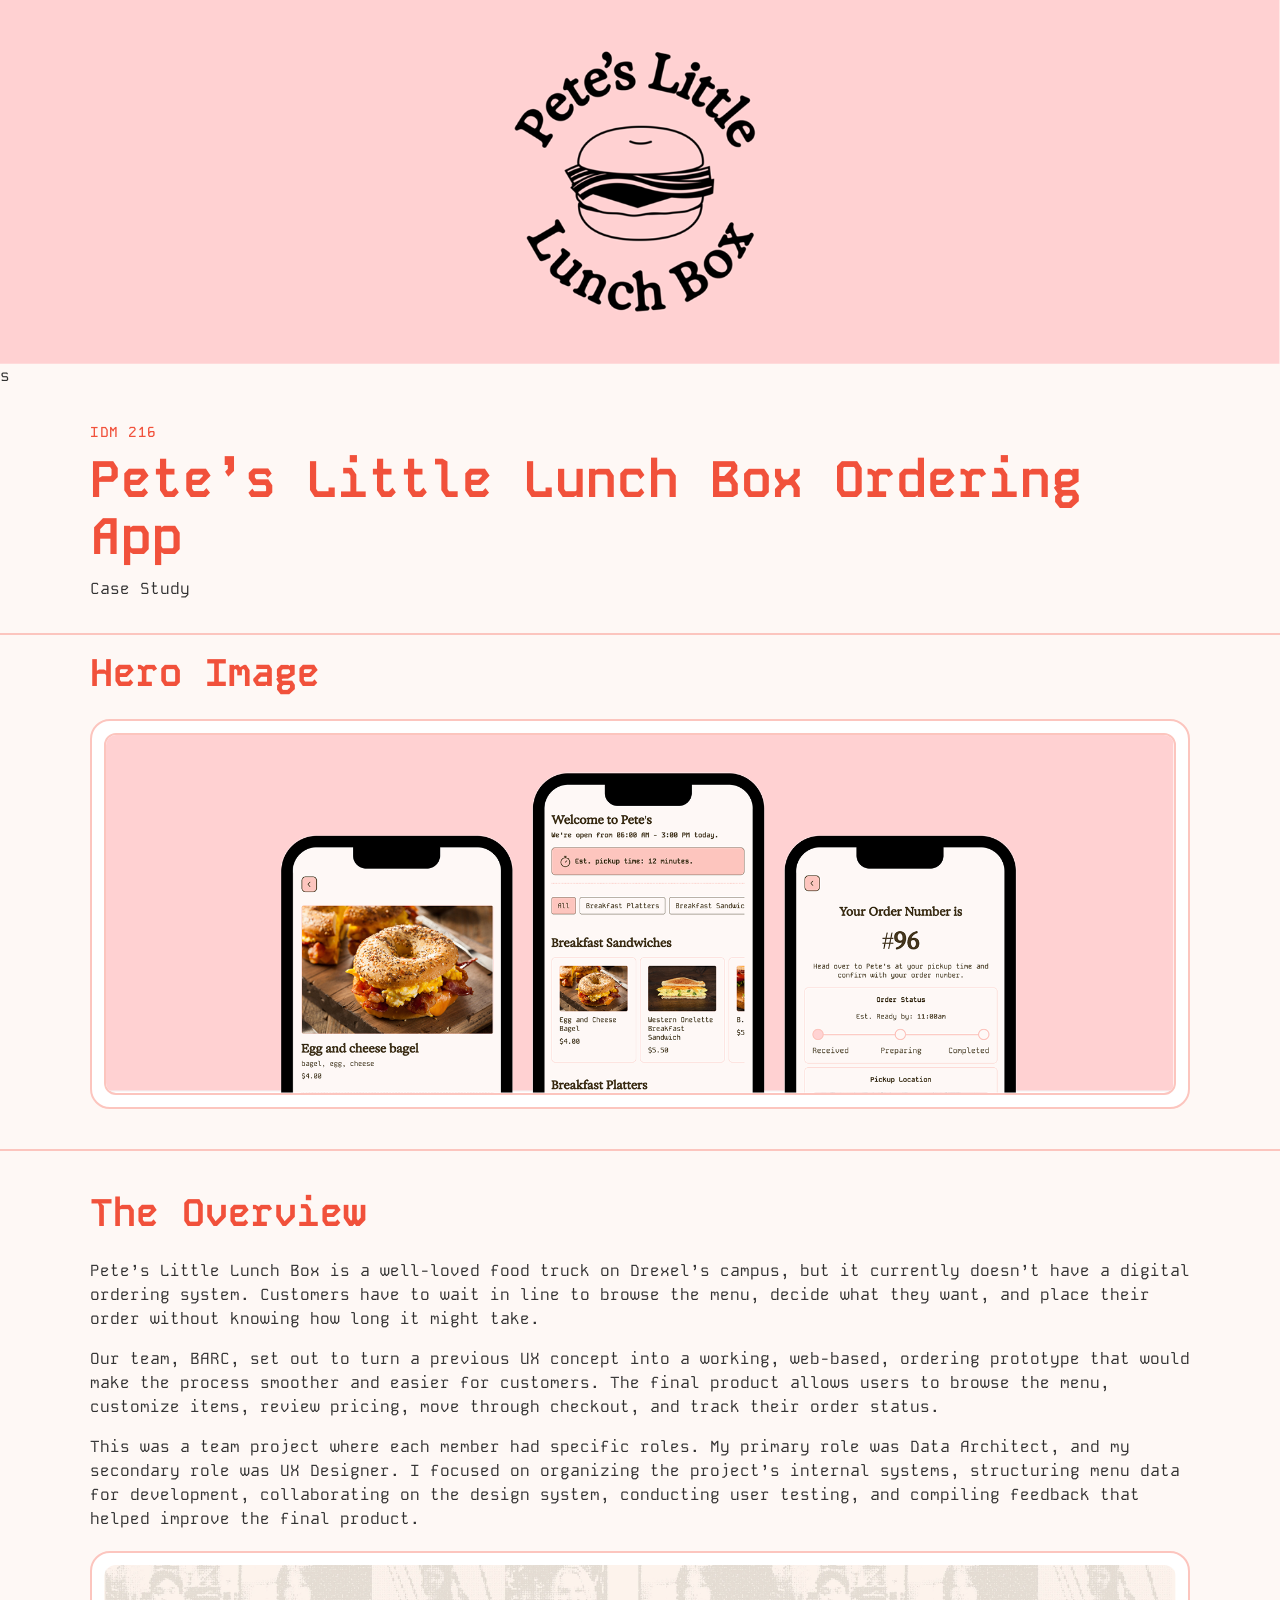
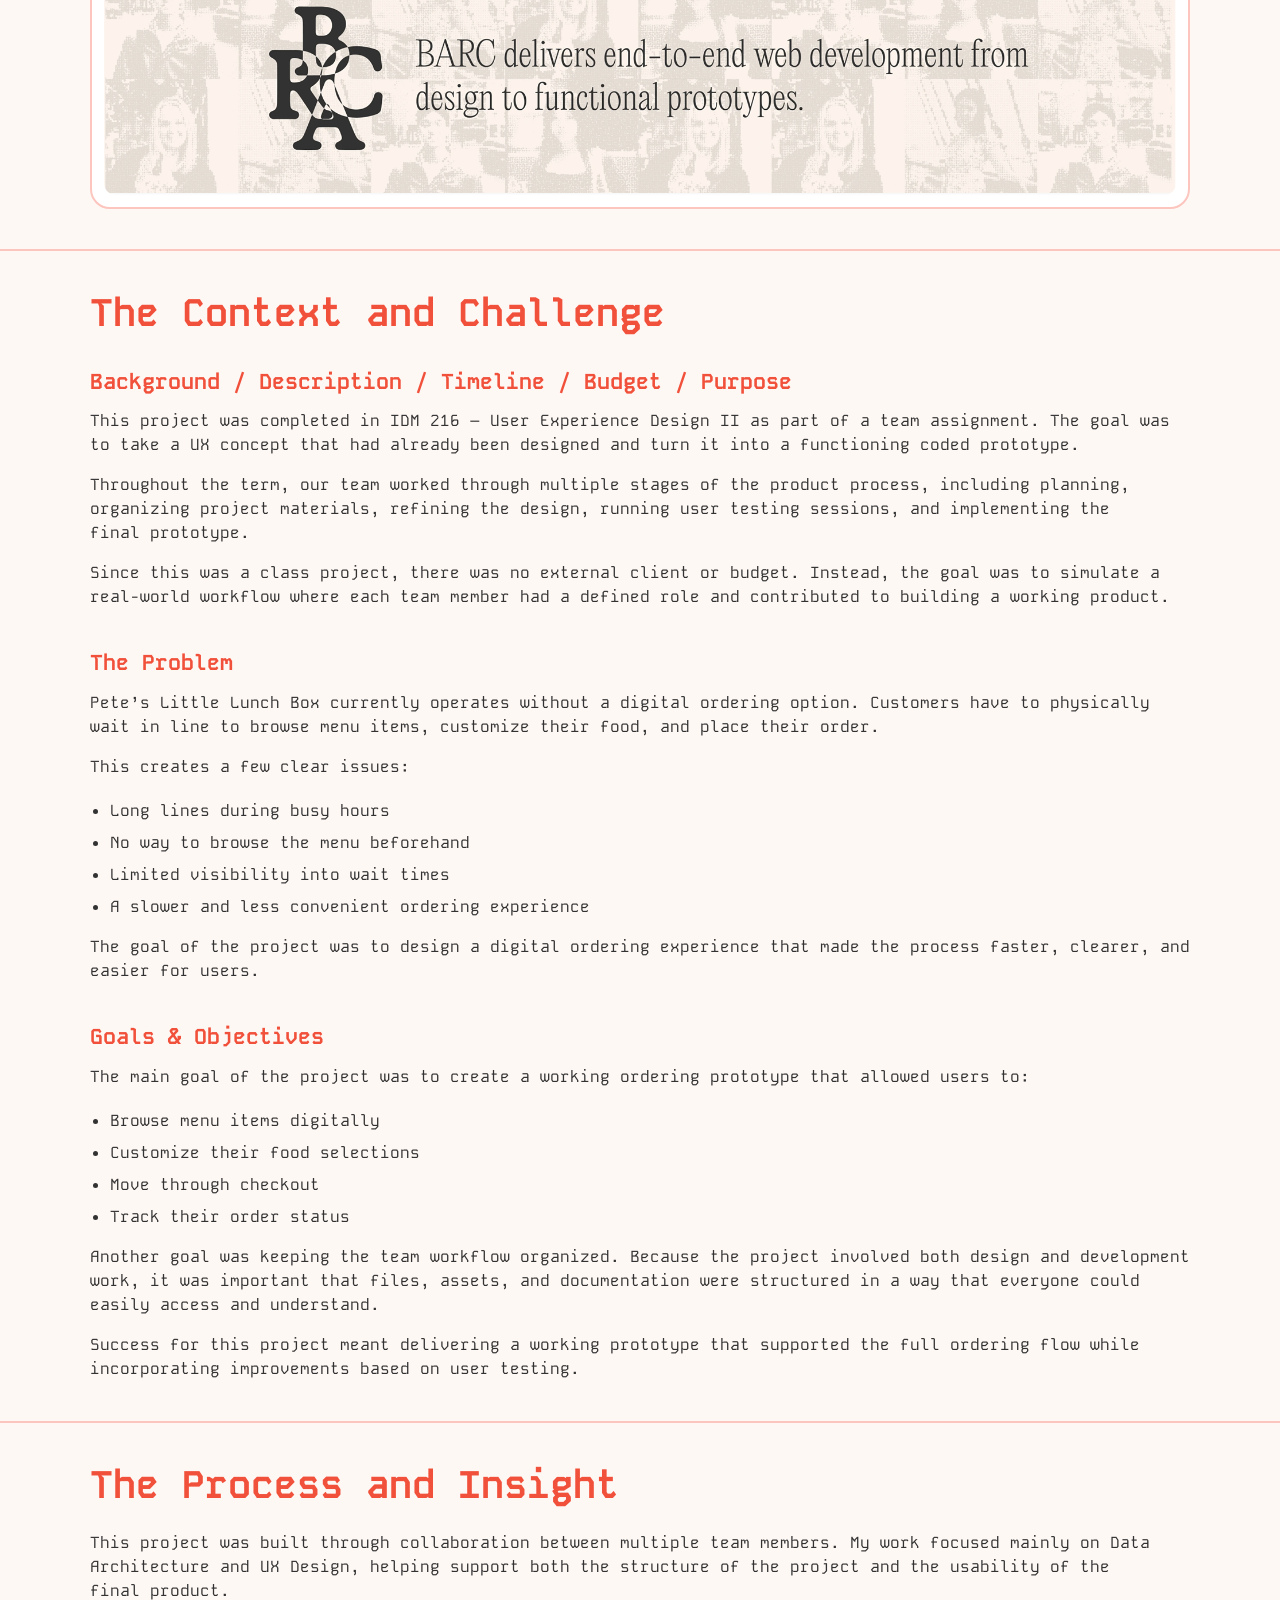
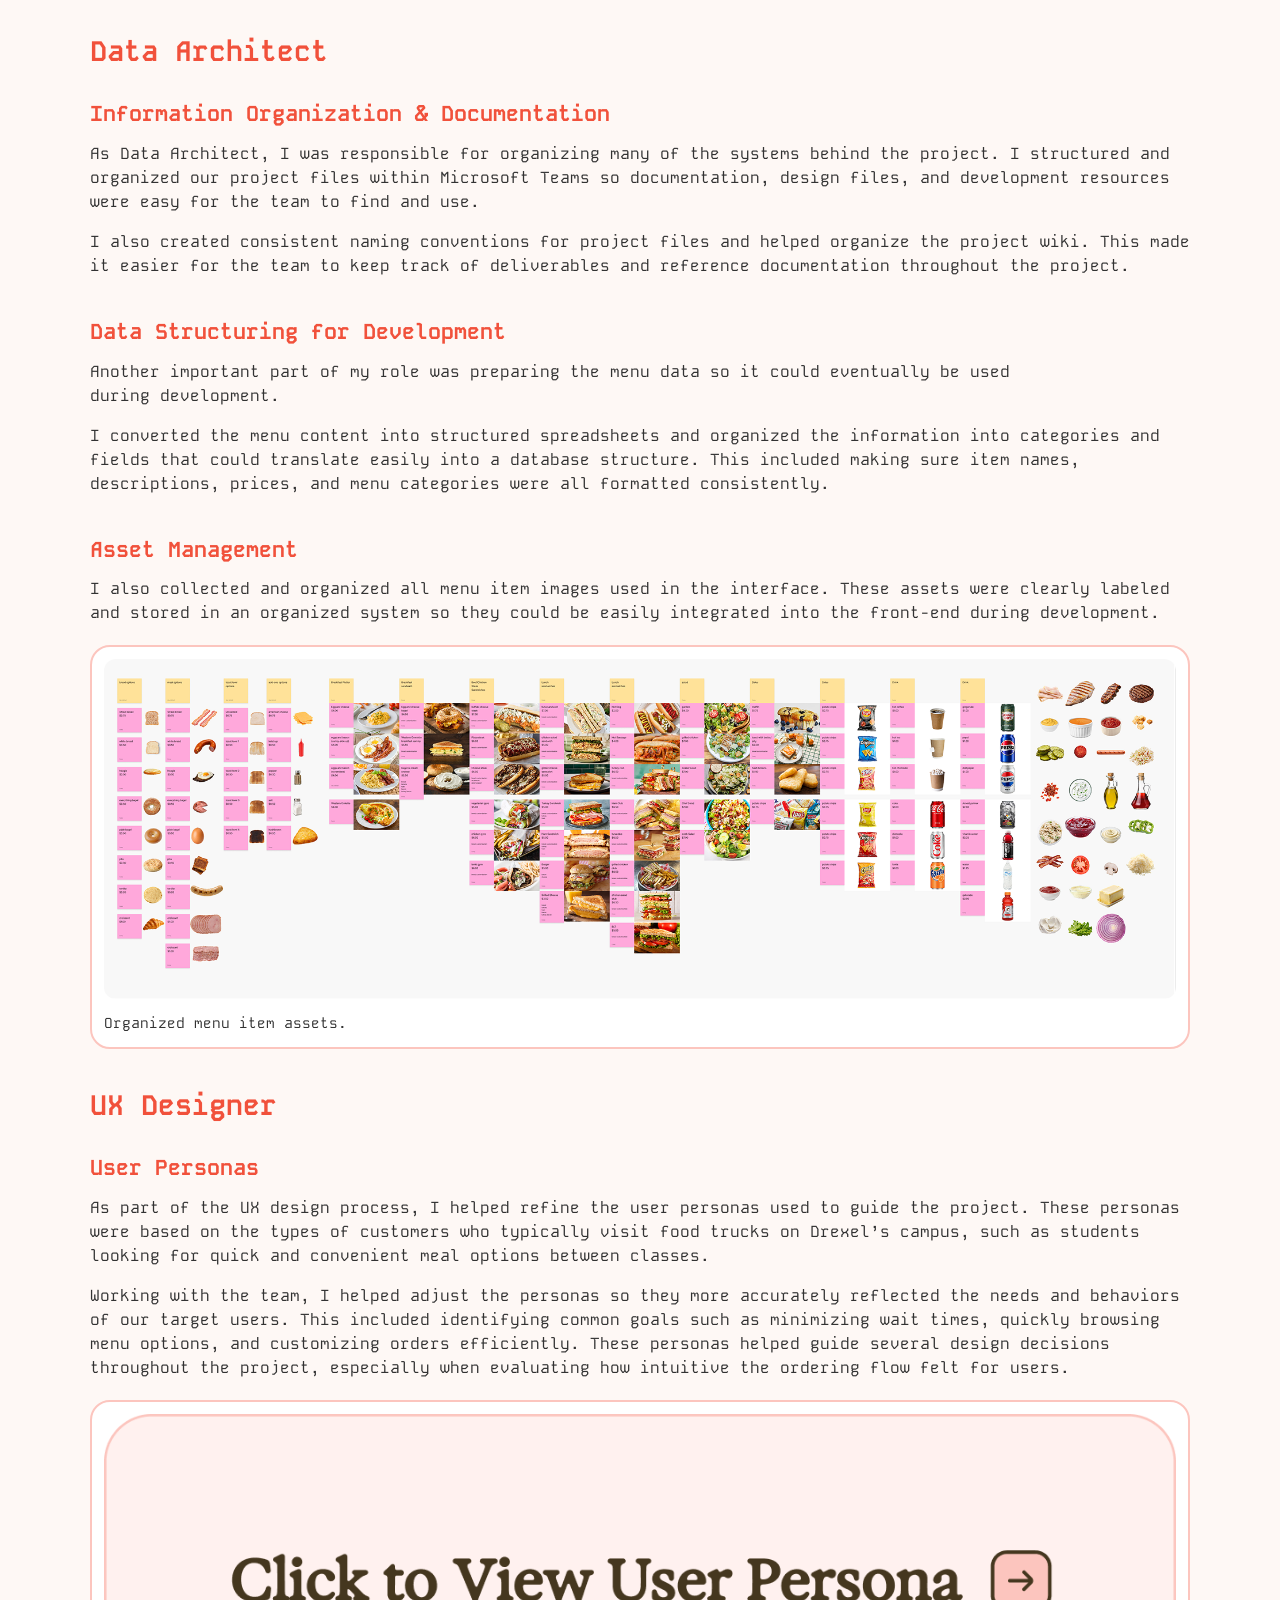
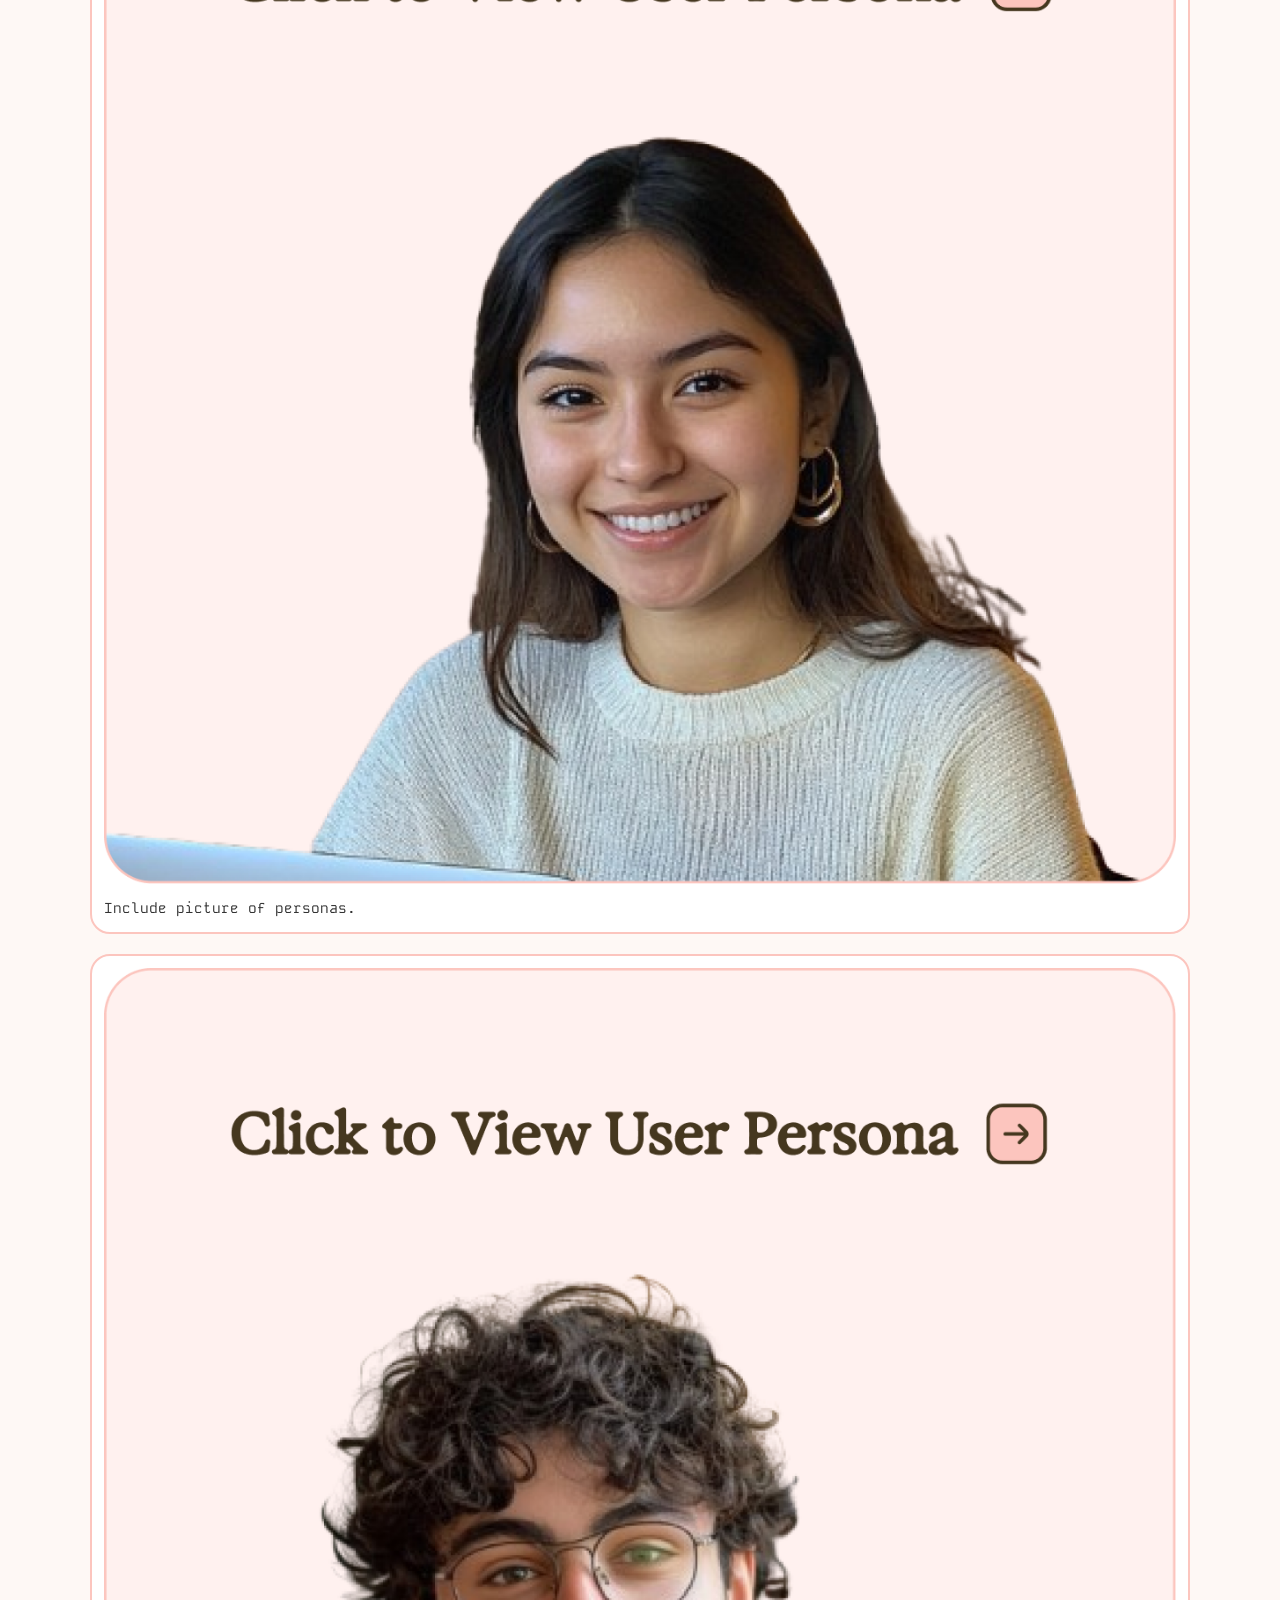
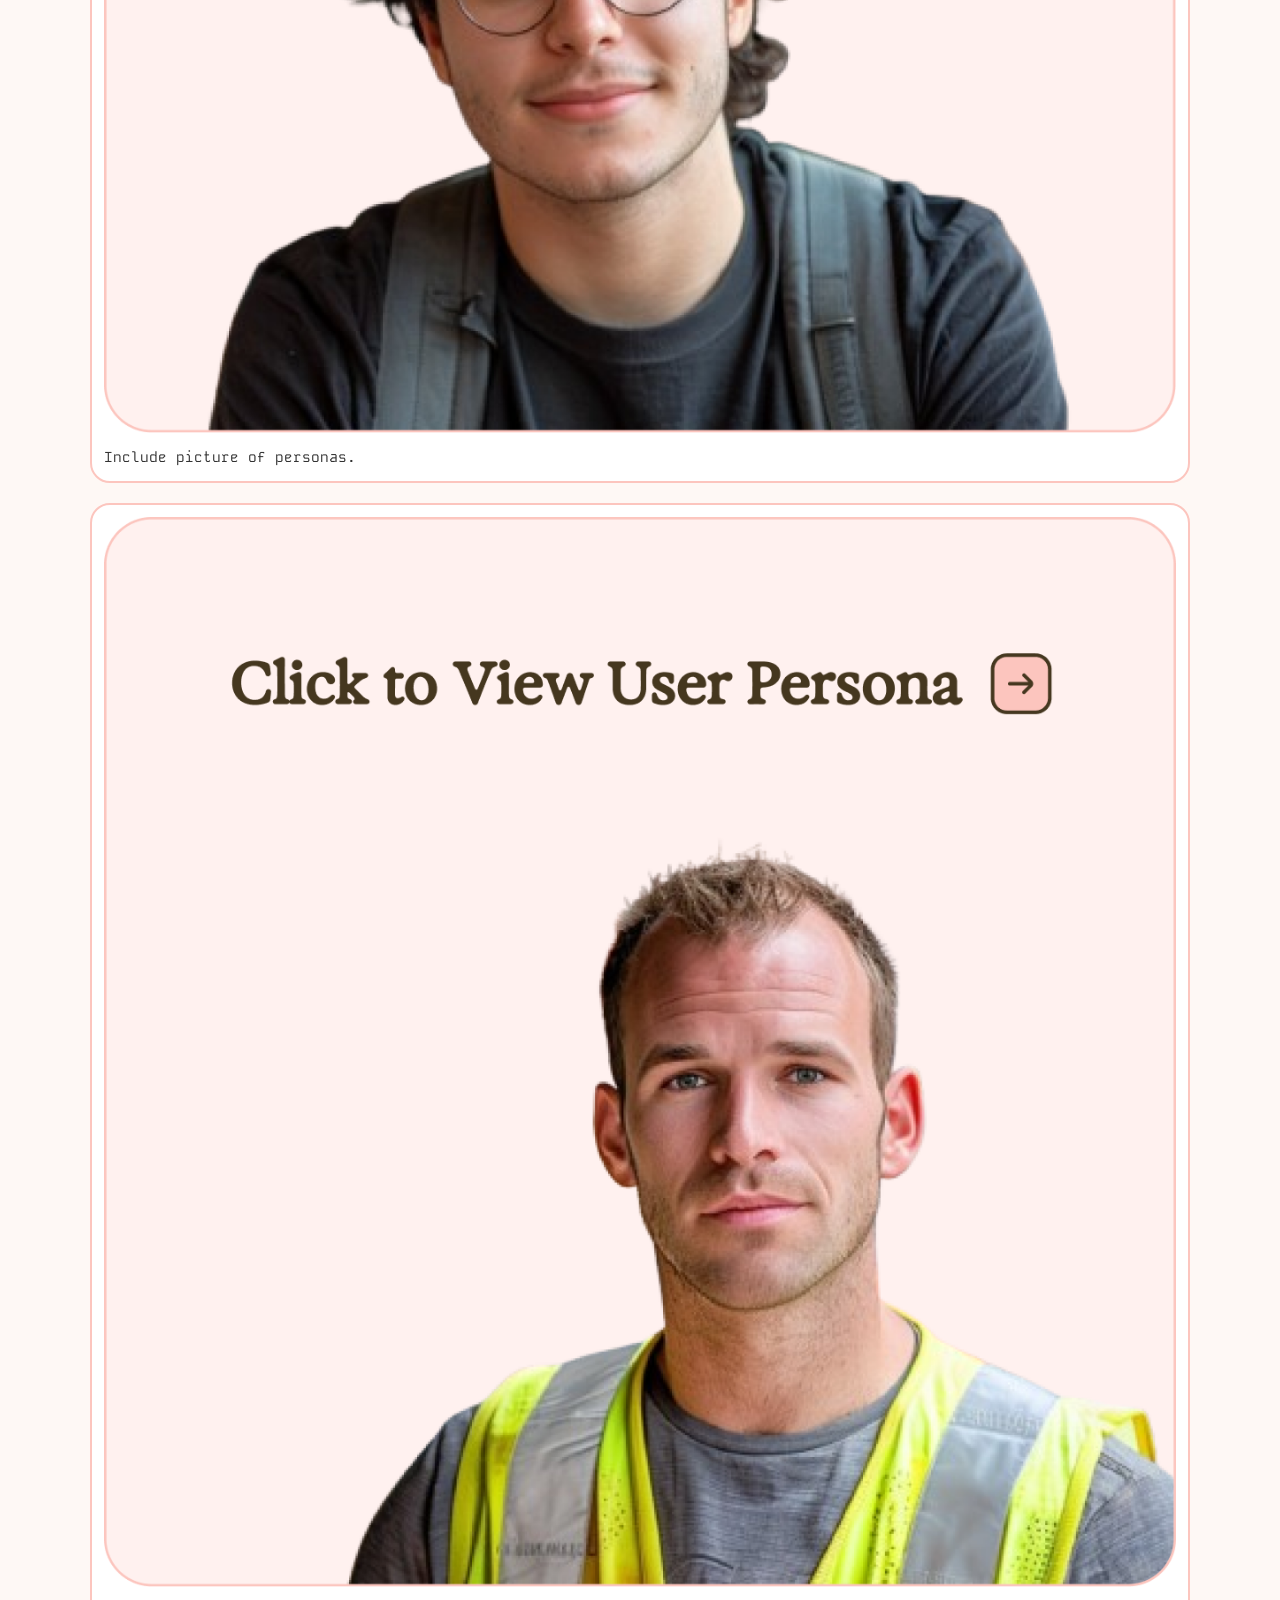
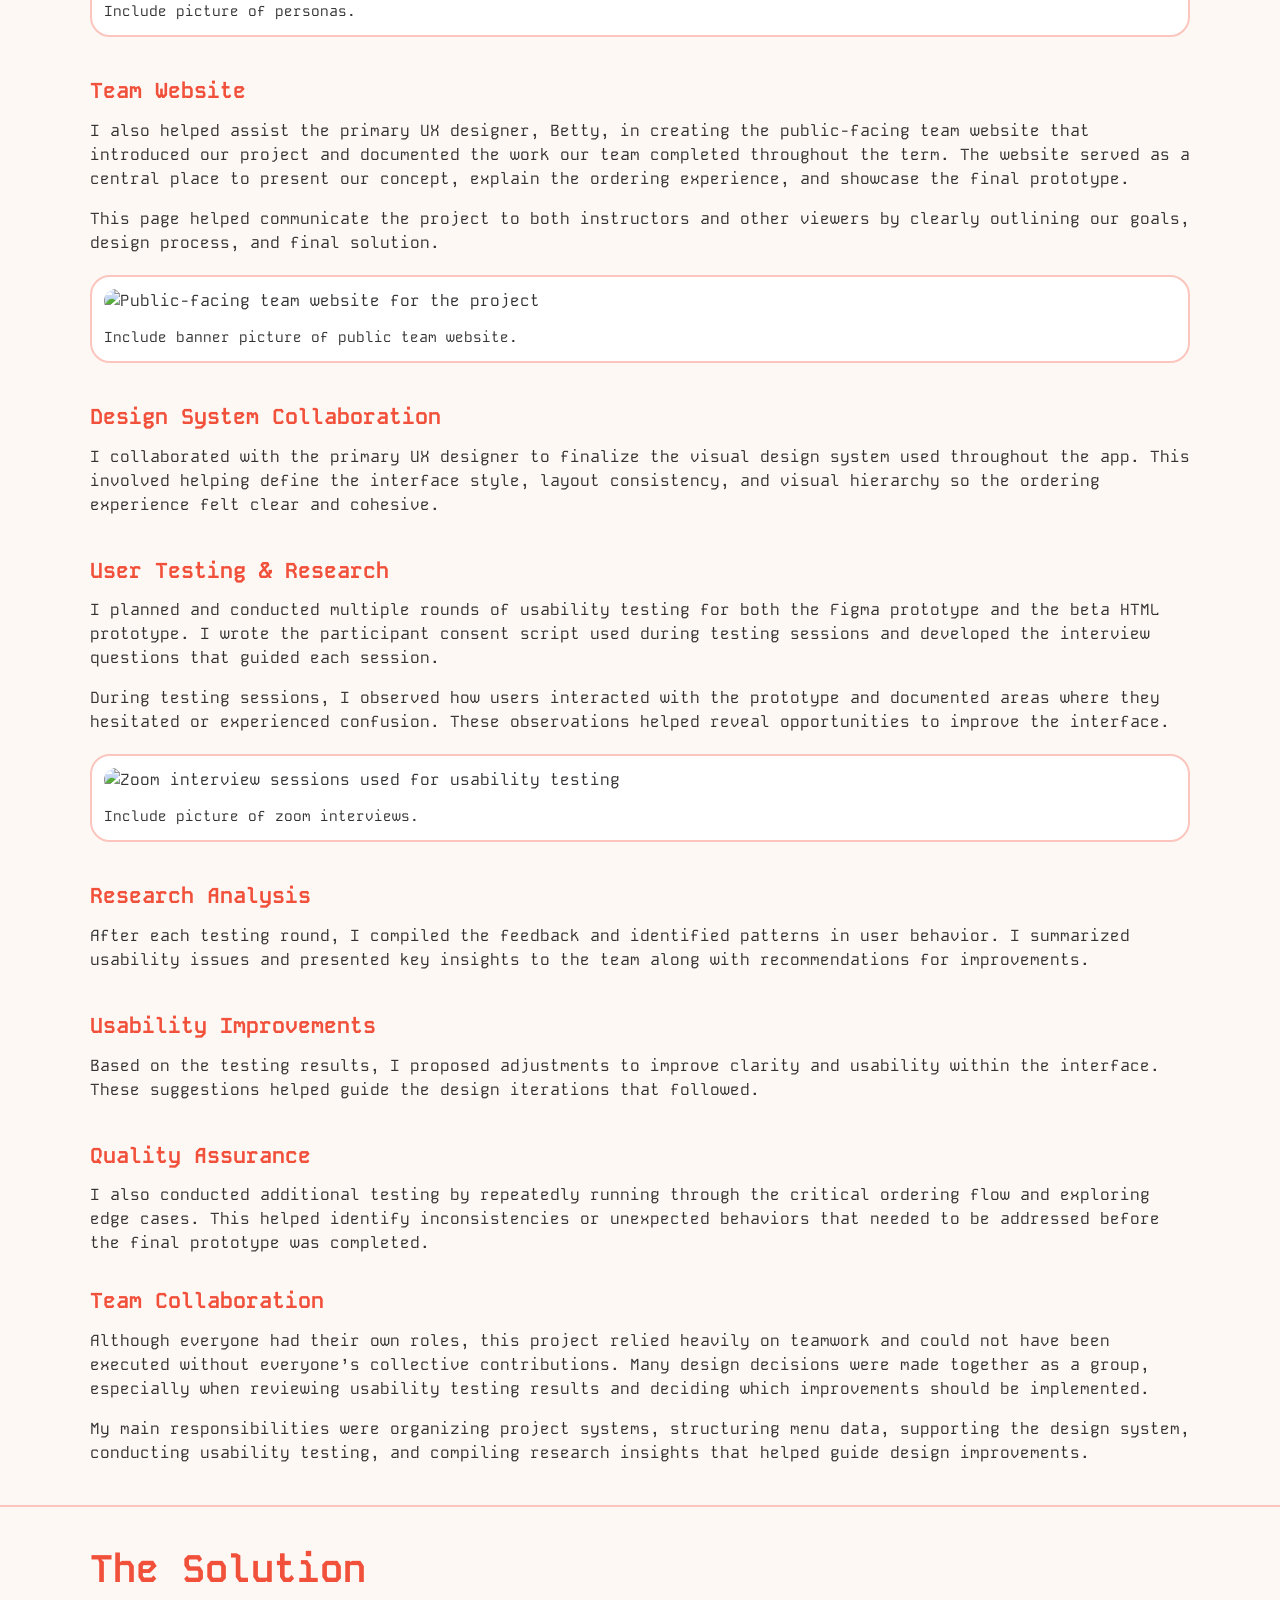
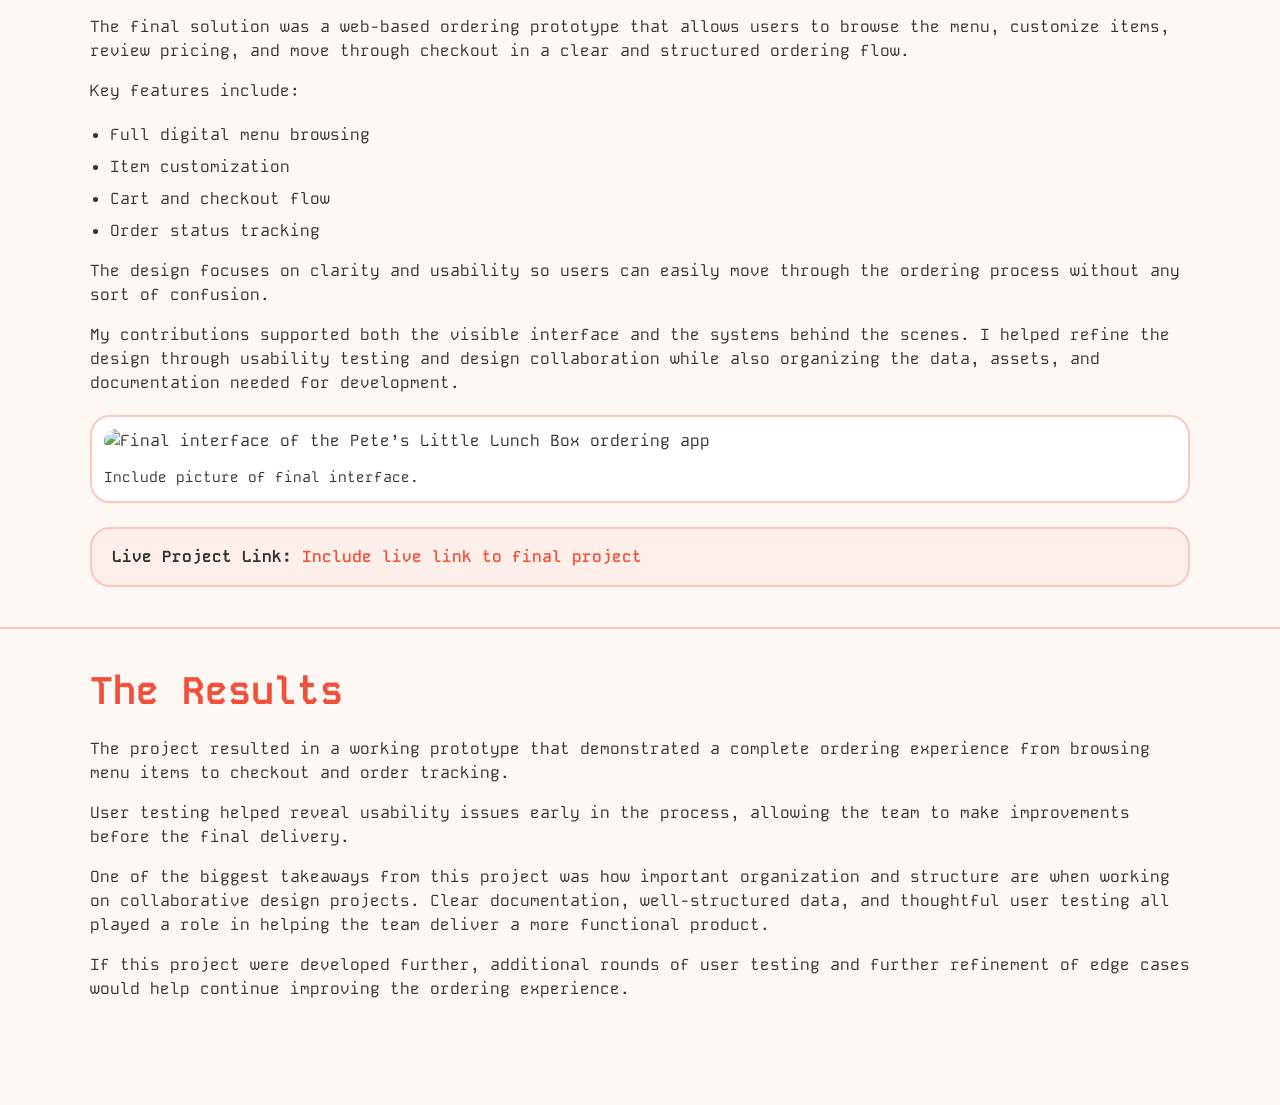
==== index.html @ e90105eb "update images" ====
<!DOCTYPE html>
<html lang="en">
<head>
  <meta charset="UTF-8" />
  <meta name="viewport" content="width=device-width, initial-scale=1.0" />
  <title>IDM 216 – Pete’s Little Lunch Box Case Study</title>
  <link rel="stylesheet" href="style.css" />
</head>
<body>

  <header class="banner">
    <img src="images/petes-banner.png" alt="Pete’s Little Lunch Box ordering app interface banner">
</header>
s
  <div class="page">

    <header class="case-study-header">
      <div class="content-wrapper">
        <p class="eyebrow">IDM 216</p>
        <h1 class="case-study-title">Pete’s Little Lunch Box Ordering App</h1>
        <p class="case-study-subtitle">Case Study</p>
      </div>
    </header>

    <main class="case-study-main">

      <!-- Hero Image -->
      <section class="case-study-section hero-section" id="hero">
        <div class="content-wrapper">
          <h2 class="section-title">Hero Image</h2>

          <figure class="media-frame hero-frame">
            <img src="images/petes-hero-image.png" alt="Final interface of the Pete’s Little Lunch Box ordering app" />
        </div>
      </section>

      <!-- The Overview -->
      <section class="case-study-section" id="overview">
        <div class="content-wrapper">
          <h2 class="section-title">The Overview</h2>

          <div class="text-block">
            <p>
              Pete’s Little Lunch Box is a well-loved food truck on Drexel’s campus, but it currently doesn’t have a digital ordering system. Customers have to wait in line to browse the menu, decide what they want, and place their order without knowing how long it might take.
            </p>

            <p>
              Our team, BARC, set out to turn a previous UX concept into a working, web-based, ordering prototype that would make the process smoother and easier for customers. The final product allows users to browse the menu, customize items, review pricing, move through checkout, and track their order status.
            </p>

            <p>
              This was a team project where each member had specific roles. My primary role was Data Architect, and my secondary role was UX Designer. I focused on organizing the project’s internal systems, structuring menu data for development, collaborating on the design system, conducting user testing, and compiling feedback that helped improve the final product.
            </p>
          </div>

              <div class="section-media-grid two-up">
                <figure class="media-frame">
                  <img src="images/barc-banner.png" alt="public-team-website banner" />
                </figure>
              </div>

        </div>
      </section>

      <!-- The Context and Challenge -->
      <section class="case-study-section" id="context-and-challenge">
        <div class="content-wrapper">
          <h2 class="section-title">The Context and Challenge</h2>

          <section class="subsection">
            <h3 class="subsection-title">Background / Description / Timeline / Budget / Purpose</h3>

            <div class="text-block">
              <p>
                This project was completed in IDM 216 – User Experience Design II as part of a team assignment. The goal was to take a UX concept that had already been designed and turn it into a functioning coded prototype.
              </p>

              <p>
                Throughout the term, our team worked through multiple stages of the product process, including planning, organizing project materials, refining the design, running user testing sessions, and implementing the final prototype.
              </p>

              <p>
                Since this was a class project, there was no external client or budget. Instead, the goal was to simulate a real-world workflow where each team member had a defined role and contributed to building a working product.
              </p>
            </div>
          </section>

          <section class="subsection">
            <h3 class="subsection-title">The Problem</h3>

            <div class="text-block">
              <p>
                Pete’s Little Lunch Box currently operates without a digital ordering option. Customers have to physically wait in line to browse menu items, customize their food, and place their order.
              </p>

              <p>This creates a few clear issues:</p>

              <ul class="bullet-list">
                <li>Long lines during busy hours</li>
                <li>No way to browse the menu beforehand</li>
                <li>Limited visibility into wait times</li>
                <li>A slower and less convenient ordering experience</li>
              </ul>

              <p>
                The goal of the project was to design a digital ordering experience that made the process faster, clearer, and easier for users.
              </p>
            </div>
          </section>

          <section class="subsection">
            <h3 class="subsection-title">Goals &amp; Objectives</h3>

            <div class="text-block">
              <p>
                The main goal of the project was to create a working ordering prototype that allowed users to:
              </p>

              <ul class="bullet-list">
                <li>Browse menu items digitally</li>
                <li>Customize their food selections</li>
                <li>Move through checkout</li>
                <li>Track their order status</li>
              </ul>

              <p>
                Another goal was keeping the team workflow organized. Because the project involved both design and development work, it was important that files, assets, and documentation were structured in a way that everyone could easily access and understand.
              </p>

              <p>
                Success for this project meant delivering a working prototype that supported the full ordering flow while incorporating improvements based on user testing.
              </p>
            </div>
          </section>
        </div>
      </section>

      <!-- The Process and Insight -->
      <section class="case-study-section" id="process-and-insight">
        <div class="content-wrapper">
          <h2 class="section-title">The Process and Insight</h2>

          <div class="text-block">
            <p>
              This project was built through collaboration between multiple team members. My work focused mainly on Data Architecture and UX Design, helping support both the structure of the project and the usability of the final product.
            </p>
          </div>

          <!-- Data Architect -->
          <section class="role-section" id="data-architect">
            <h3 class="role-title">Data Architect</h3>

            <section class="subsection">
              <h4 class="subsection-title">Information Organization &amp; Documentation</h4>
              <div class="text-block">
                <p>
                  As Data Architect, I was responsible for organizing many of the systems behind the project. I structured and organized our project files within Microsoft Teams so documentation, design files, and development resources were easy for the team to find and use.
                </p>

                <p>
                  I also created consistent naming conventions for project files and helped organize the project wiki. This made it easier for the team to keep track of deliverables and reference documentation throughout the project.
                </p>
              </div>
            </section>

            <section class="subsection">
              <h4 class="subsection-title">Data Structuring for Development</h4>
              <div class="text-block">
                <p>
                  Another important part of my role was preparing the menu data so it could eventually be used during development.
                </p>

                <p>
                  I converted the menu content into structured spreadsheets and organized the information into categories and fields that could translate easily into a database structure. This included making sure item names, descriptions, prices, and menu categories were all formatted consistently.
                </p>
              </div>
            </section>

            <section class="subsection">
              <h4 class="subsection-title">Asset Management</h4>
              <div class="text-block">
                <p>
                  I also collected and organized all menu item images used in the interface. These assets were clearly labeled and stored in an organized system so they could be easily integrated into the front-end during development.
                </p>
              </div>

              <div class="section-media-grid two-up">
                <figure class="media-frame">
                  <img src="images/menu-items.png" alt="Organized menu item imagery used in the interface" />
                  <figcaption> Organized menu item assets. </figcaption>
                </figure>
              </div>
            </section>
          </section>

          <!-- UX Designer -->
          <section class="role-section" id="ux-designer">
            <h3 class="role-title">UX Designer</h3>

            <section class="subsection">
              <h4 class="subsection-title">User Personas</h4>
              <div class="text-block">
                <p>
                  As part of the UX design process, I helped refine the user personas used to guide the project. These personas were based on the types of customers who typically visit food trucks on Drexel’s campus, such as students looking for quick and convenient meal options between classes.
                </p>

                <p>
                  Working with the team, I helped adjust the personas so they more accurately reflected the needs and behaviors of our target users. This included identifying common goals such as minimizing wait times, quickly browsing menu options, and customizing orders efficiently. These personas helped guide several design decisions throughout the project, especially when evaluating how intuitive the ordering flow felt for users.
                </p>
              </div>

              <div class="section-media-grid two-up">
                <figure class="media-frame">
                  <img src="images/up1.png" alt="User personas created for the Pete’s Little Lunch Box project" />
                  <figcaption>Include picture of personas.</figcaption>
                </figure>
              </div>

              <div class="section-media-grid two-up">
                <figure class="media-frame">
                  <img src="images/up2.png" alt="User personas created for the Pete’s Little Lunch Box project" />
                  <figcaption>Include picture of personas.</figcaption>
                </figure>
              </div>

              <div class="section-media-grid two-up">
                <figure class="media-frame">
                  <img src="images/up3.png" alt="User personas created for the Pete’s Little Lunch Box project" />
                  <figcaption>Include picture of personas.</figcaption>
                </figure>
              </div>
            </section>

            <section class="subsection">
              <h4 class="subsection-title">Team Website</h4>
              <div class="text-block">
                <p>
                  I also helped assist the primary UX designer, Betty, in creating the public-facing team website that introduced our project and documented the work our team completed throughout the term. The website served as a central place to present our concept, explain the ordering experience, and showcase the final prototype.
                </p>

                <p>
                  This page helped communicate the project to both instructors and other viewers by clearly outlining our goals, design process, and final solution.
                </p>
              </div>

              <div class="section-media-grid two-up">
                <figure class="media-frame">
                  <img src="images/team-website-placeholder.jpg" alt="Public-facing team website for the project" />
                  <figcaption>Include banner picture of public team website.</figcaption>
                </figure>
              </div>
            </section>

            <section class="subsection">
              <h4 class="subsection-title">Design System Collaboration</h4>
              <div class="text-block">
                <p>
                  I collaborated with the primary UX designer to finalize the visual design system used throughout the app. This involved helping define the interface style, layout consistency, and visual hierarchy so the ordering experience felt clear and cohesive.
                </p>
              </div>
            </section>

            <section class="subsection">
              <h4 class="subsection-title">User Testing &amp; Research</h4>
              <div class="text-block">
                <p>
                  I planned and conducted multiple rounds of usability testing for both the Figma prototype and the beta HTML prototype. I wrote the participant consent script used during testing sessions and developed the interview questions that guided each session.
                </p>

                <p>
                  During testing sessions, I observed how users interacted with the prototype and documented areas where they hesitated or experienced confusion. These observations helped reveal opportunities to improve the interface.
                </p>
              </div>

              <div class="section-media-grid two-up">
                <figure class="media-frame">
                  <img src="images/zoom-interviews-placeholder.jpg" alt="Zoom interview sessions used for usability testing" />
                  <figcaption>Include picture of zoom interviews.</figcaption>
                </figure>
              </div>
            </section>

            <section class="subsection">
              <h4 class="subsection-title">Research Analysis</h4>
              <div class="text-block">
                <p>
                  After each testing round, I compiled the feedback and identified patterns in user behavior. I summarized usability issues and presented key insights to the team along with recommendations for improvements.
                </p>
              </div>
            </section>

            <section class="subsection">
              <h4 class="subsection-title">Usability Improvements</h4>
              <div class="text-block">
                <p>
                  Based on the testing results, I proposed adjustments to improve clarity and usability within the interface. These suggestions helped guide the design iterations that followed.
                </p>
              </div>
            </section>

            <section class="subsection">
              <h4 class="subsection-title">Quality Assurance</h4>
              <div class="text-block">
                <p>
                  I also conducted additional testing by repeatedly running through the critical ordering flow and exploring edge cases. This helped identify inconsistencies or unexpected behaviors that needed to be addressed before the final prototype was completed.
                </p>
              </div>
            </section>
          </section>

          <!-- Team Collaboration -->
          <section class="subsection" id="team-collaboration">
            <h3 class="subsection-title">Team Collaboration</h3>
            <div class="text-block">
              <p>
                Although everyone had their own roles, this project relied heavily on teamwork and could not have been executed without everyone’s collective contributions. Many design decisions were made together as a group, especially when reviewing usability testing results and deciding which improvements should be implemented.
              </p>

              <p>
                My main responsibilities were organizing project systems, structuring menu data, supporting the design system, conducting usability testing, and compiling research insights that helped guide design improvements.
              </p>
            </div>
          </section>
        </div>
      </section>

      <!-- The Solution -->
      <section class="case-study-section" id="solution">
        <div class="content-wrapper">
          <h2 class="section-title">The Solution</h2>

          <div class="text-block">
            <p>
              The final solution was a web-based ordering prototype that allows users to browse the menu, customize items, review pricing, and move through checkout in a clear and structured ordering flow.
            </p>

            <p>Key features include:</p>

            <ul class="bullet-list">
              <li>Full digital menu browsing</li>
              <li>Item customization</li>
              <li>Cart and checkout flow</li>
              <li>Order status tracking</li>
            </ul>

            <p>
              The design focuses on clarity and usability so users can easily move through the ordering process without any sort of confusion.
            </p>

            <p>
              My contributions supported both the visible interface and the systems behind the scenes. I helped refine the design through usability testing and design collaboration while also organizing the data, assets, and documentation needed for development.
            </p>
          </div>

          <div class="section-media-grid two-up">
            <figure class="media-frame">
              <img src="images/final-interface-placeholder.jpg" alt="Final interface of the Pete’s Little Lunch Box ordering app" />
              <figcaption>Include picture of final interface.</figcaption>
            </figure>
          </div>

          <div class="project-link-block">
            <p>
              <strong>Live Project Link:</strong>
              <a href="#" target="_blank" rel="noopener noreferrer">Include live link to final project</a>
            </p>
          </div>
        </div>
      </section>

      <!-- The Results -->
      <section class="case-study-section" id="results">
        <div class="content-wrapper">
          <h2 class="section-title">The Results</h2>

          <div class="text-block">
            <p>
              The project resulted in a working prototype that demonstrated a complete ordering experience from browsing menu items to checkout and order tracking.
            </p>

            <p>
              User testing helped reveal usability issues early in the process, allowing the team to make improvements before the final delivery.
            </p>

            <p>
              One of the biggest takeaways from this project was how important organization and structure are when working on collaborative design projects. Clear documentation, well-structured data, and thoughtful user testing all played a role in helping the team deliver a more functional product.
            </p>

            <p>
              If this project were developed further, additional rounds of user testing and further refinement of edge cases would help continue improving the ordering experience.
            </p>
          </div>
        </div>
      </section>

    </main>
  </div>
</body>
</html>
---- style.css ----
@import url('https://fonts.googleapis.com/css2?family=Kode+Mono:wght@400..700&display=swap');

:root {
    --background-color: #FEF8F5;
    --button-color: #a1cbb7;
    --button-active-color: #87b59f;
    --text-color: #323232;
    --title-color: #F1513B;
    --secondary-color: #FCC5BE;
    --text-active-color: #a92c1b;
    --text-hover-color: #ee6755;
    --description-gradient: linear-gradient(to bottom, #1a2c07, #7f8d51);
    --border-radius: 20px;
}

/* RESET */
*,
*::before,
*::after {
    margin: 0;
    padding: 0;
    box-sizing: border-box;
}

html {
    scroll-behavior: smooth;
}


.banner {
    width: 100%;
    overflow: hidden;
}

.banner img {
    width: 100%;
    height: auto;
    display: block;
    object-fit: cover;
}

body,
a,
p,
h1,
h2,
h3,
h4,
h5,
h6,
li,
figcaption,
blockquote {
    text-wrap: pretty;
    overflow-wrap: break-word;
    hyphens: auto;
    text-rendering: optimizeLegibility;
    line-height: 1.5rem;
    text-decoration: none;
}

body {
    font-family: 'Kode Mono', 'Trebuchet MS', 'Lucida Sans Unicode', 'Lucida Grande', 'Lucida Sans', Arial, sans-serif;
    margin: 0;
    background: var(--background-color);
    min-height: 100vh;
    color: var(--text-color);
}

img {
    max-width: 100%;
    height: auto;
    display: block;
}

body a {
    color: var(--title-color);
    font-weight: 600;
}

body a:hover {
    color: var(--text-hover-color);
    transition: color 0.3s ease;
}

body a:active {
    color: var(--text-active-color);
    transition: color 0.3s ease;
}

/* PAGE LAYOUT */
.page {
    width: 100%;
    padding-bottom: 4rem;
}

.content-wrapper {
    width: min(100% - 2rem, 1100px);
    margin: 0 auto;
}

/* HEADER */
.case-study-header {
    padding: 2rem 0 1rem 0;
}

.eyebrow {
    font-size: 0.9rem;
    font-weight: 500;
    color: var(--title-color);
    margin-bottom: 0.5rem;
    text-transform: uppercase;
    letter-spacing: 0.04em;
}

.case-study-title {
    font-size: clamp(2rem, 4vw, 3.75rem);
    line-height: 1.1;
    color: var(--title-color);
    margin-bottom: 0.75rem;
}

.case-study-subtitle {
    font-size: 1rem;
    color: var(--text-color);
    margin-bottom: 1rem;
}

/* GENERAL SECTION STYLING */
.case-study-section {
    padding: 2.5rem 0;
    border-top: 2px solid var(--secondary-color);
}

.section-title {
    font-size: clamp(1.6rem, 3vw, 2.5rem);
    line-height: 1.15;
    color: var(--title-color);
    margin-bottom: 1.5rem;
}

.subsection,
.role-section {
    margin-top: 2rem;
}

.role-section + .role-section,
.subsection + .subsection {
    margin-top: 2.5rem;
}

.role-title {
    font-size: clamp(1.35rem, 2.2vw, 2rem);
    line-height: 1.2;
    color: var(--title-color);
    margin-bottom: 1rem;
}

.subsection-title {
    font-size: clamp(1.05rem, 1.8vw, 1.35rem);
    line-height: 1.3;
    color: var(--title-color);
    margin-bottom: 0.85rem;
}

/* TEXT */
.text-block {
    display: grid;
    gap: 1rem;
}

.text-block p {
    font-size: 1rem;
    color: var(--text-color);
}

/* LISTS */
.bullet-list {
    padding-left: 1.25rem;
    margin-top: 0.25rem;
    display: grid;
    gap: 0.5rem;
}

.bullet-list li {
    color: var(--text-color);
}

/* HERO */
.hero-section {
    padding-top: 1rem;
}

.hero-frame {
    margin-top: 1rem;
}

.hero-frame img {
    width: 100%;
    border: 2px solid var(--secondary-color);
    border-radius: var(--border-radius);
    background: white;
}

.hero-frame figcaption {
    margin-top: 0.75rem;
    font-size: 0.95rem;
    color: var(--text-color);
}

/* MEDIA */
.section-media-grid {
    display: grid;
    grid-template-columns: 1fr;
    gap: 1rem;
    margin-top: 1.25rem;
}

.section-media-grid.two-up {
    grid-template-columns: repeat(auto-fit, minmax(280px, 1fr));
}

.section-media-grid.three-up {
    grid-template-columns: repeat(auto-fit, minmax(220px, 1fr));
}

.media-frame {
    background: white;
    border: 2px solid var(--secondary-color);
    border-radius: var(--border-radius);
    overflow: hidden;
    padding: 0.75rem;
}

.media-frame img {
    width: 100%;
    border-radius: calc(var(--border-radius) - 8px);
}

.media-frame figcaption {
    margin-top: 0.75rem;
    font-size: 0.9rem;
    color: var(--text-color);
}

/* LINKS */
.project-link-block {
    margin-top: 1.5rem;
    padding: 1rem 1.25rem;
    border: 2px solid var(--secondary-color);
    border-radius: var(--border-radius);
    background: rgba(252, 197, 190, 0.18);
}

/* OPTIONAL IMAGE HOVER */
.media-frame:hover,
.hero-frame img:hover {
    transform: scale(1.01);
    box-shadow: 0 2px 8px rgba(0, 0, 0, 0.08);
    transition: transform 0.3s ease, box-shadow 0.3s ease;
}

/* RESPONSIVE */
@media (max-width: 768px) {
    .page {
        padding-bottom: 2rem;
    }

    .case-study-header {
        padding: 1.5rem 0 1rem 0;
    }

    .case-study-section {
        padding: 2rem 0;
    }

    .content-wrapper {
        width: min(100% - 1.25rem, 1100px);
    }

    .section-media-grid.two-up,
    .section-media-grid.three-up {
        grid-template-columns: 1fr;
    }
}

@media (max-width: 480px) {
    body,
    a,
    p,
    h1,
    h2,
    h3,
    h4,
    h5,
    h6,
    li,
    figcaption,
    blockquote {
        line-height: 1.45rem;
    }

    .case-study-title {
        margin-bottom: 0.5rem;
    }

    .section-title {
        margin-bottom: 1rem;
    }

    .media-frame {
        padding: 0.6rem;
    }

    .project-link-block {
        padding: 0.9rem 1rem;
    }
}
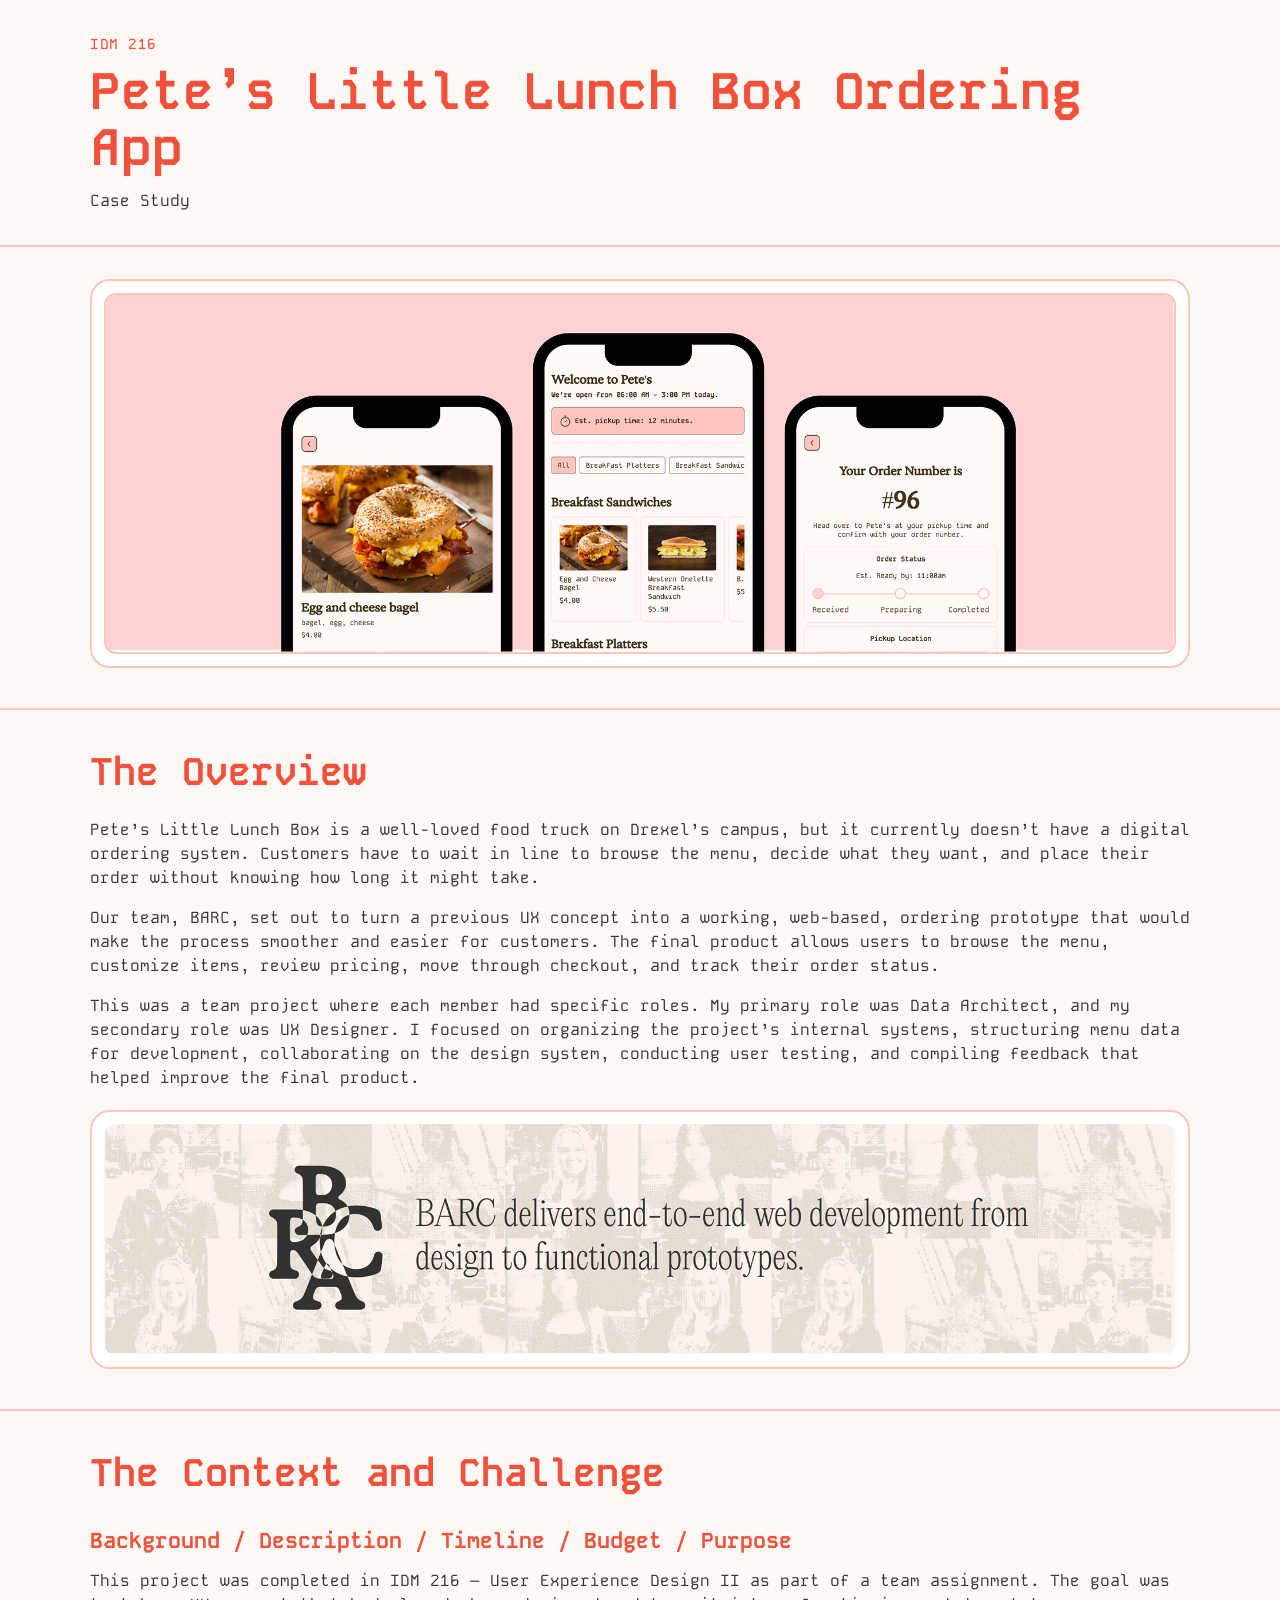
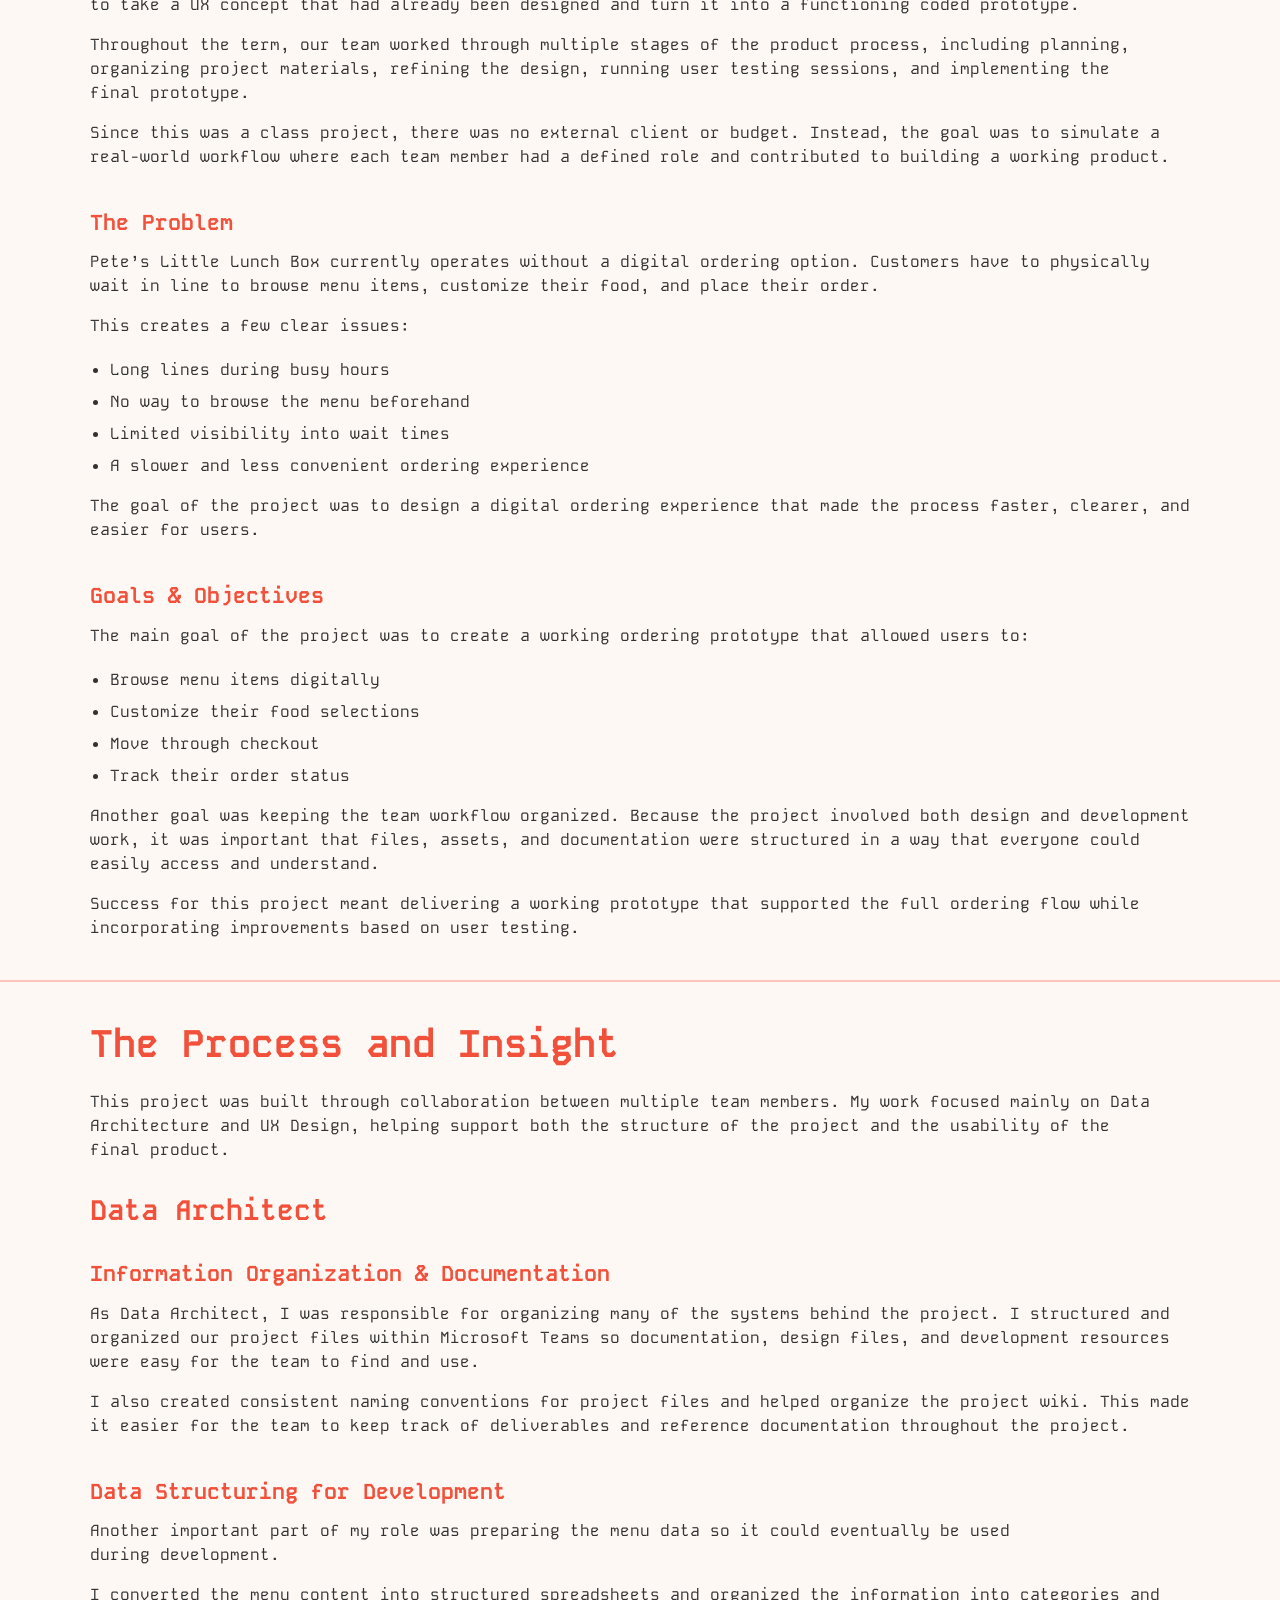
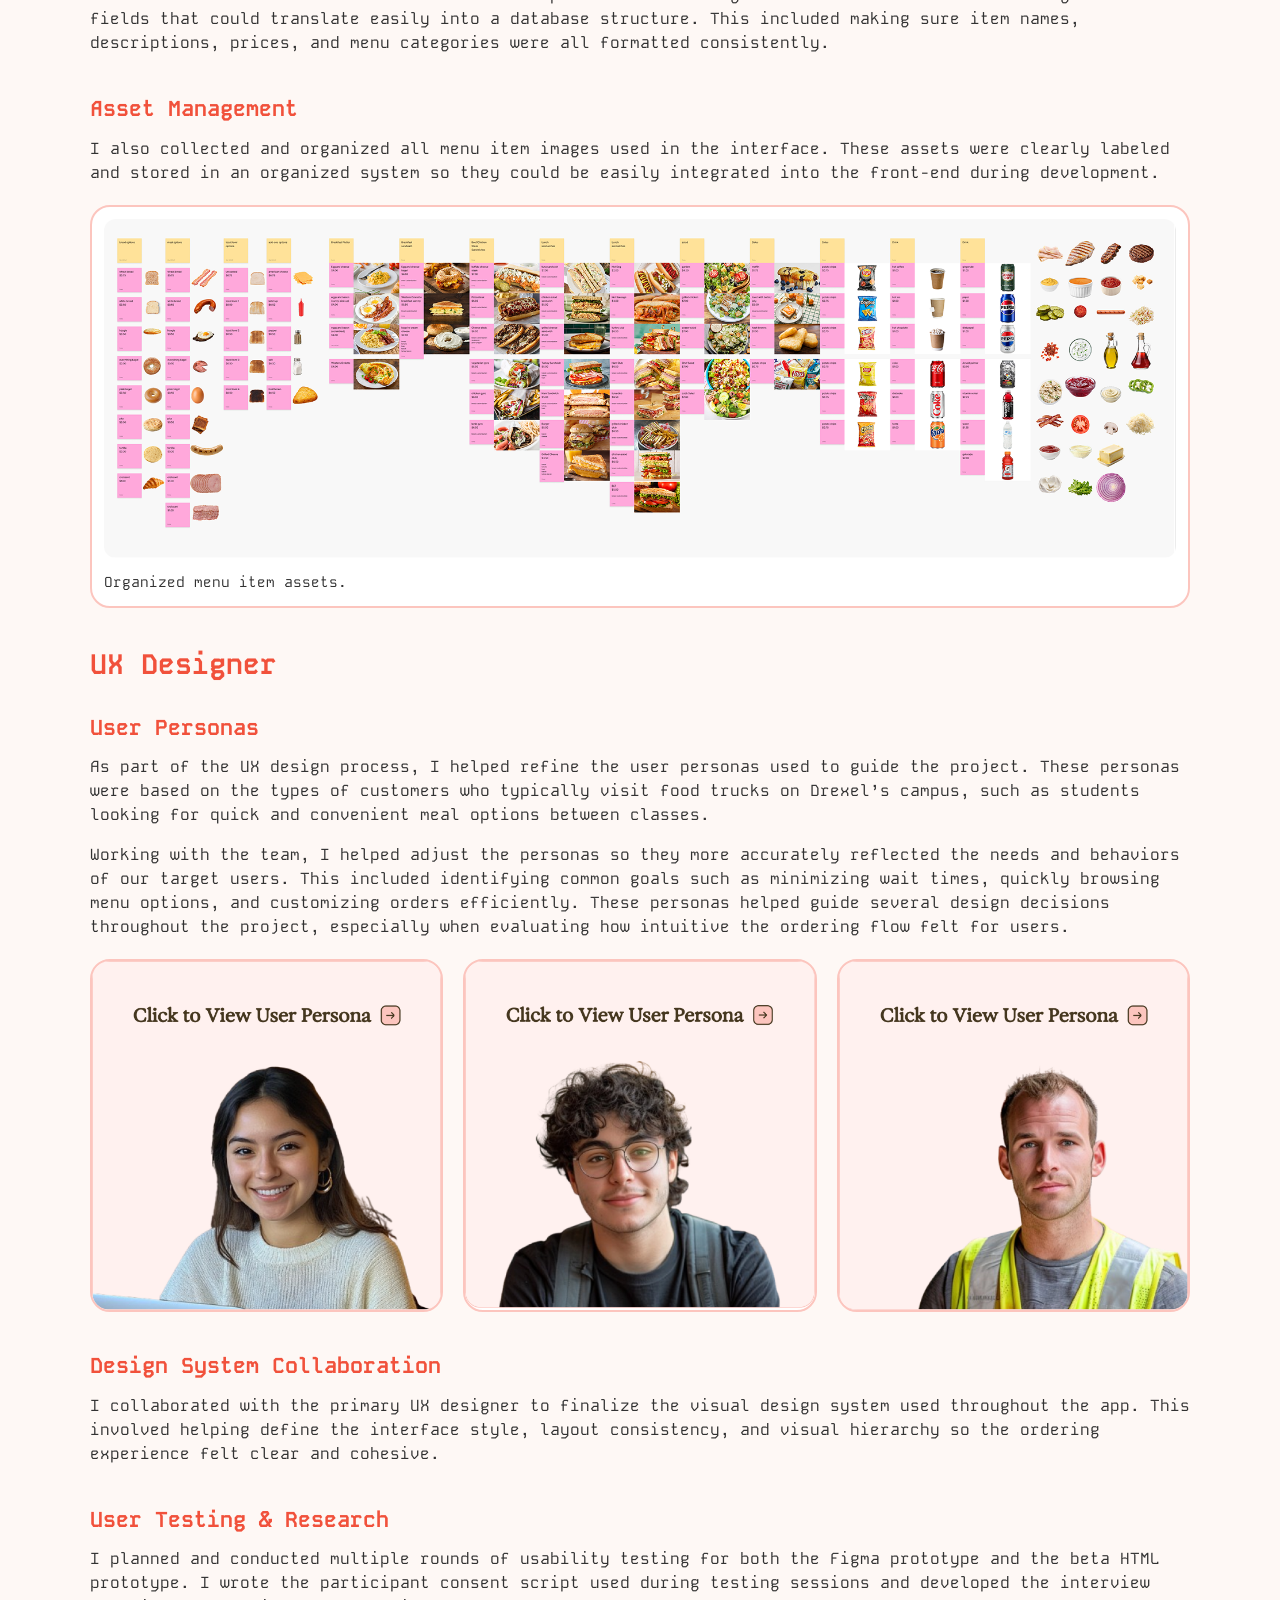
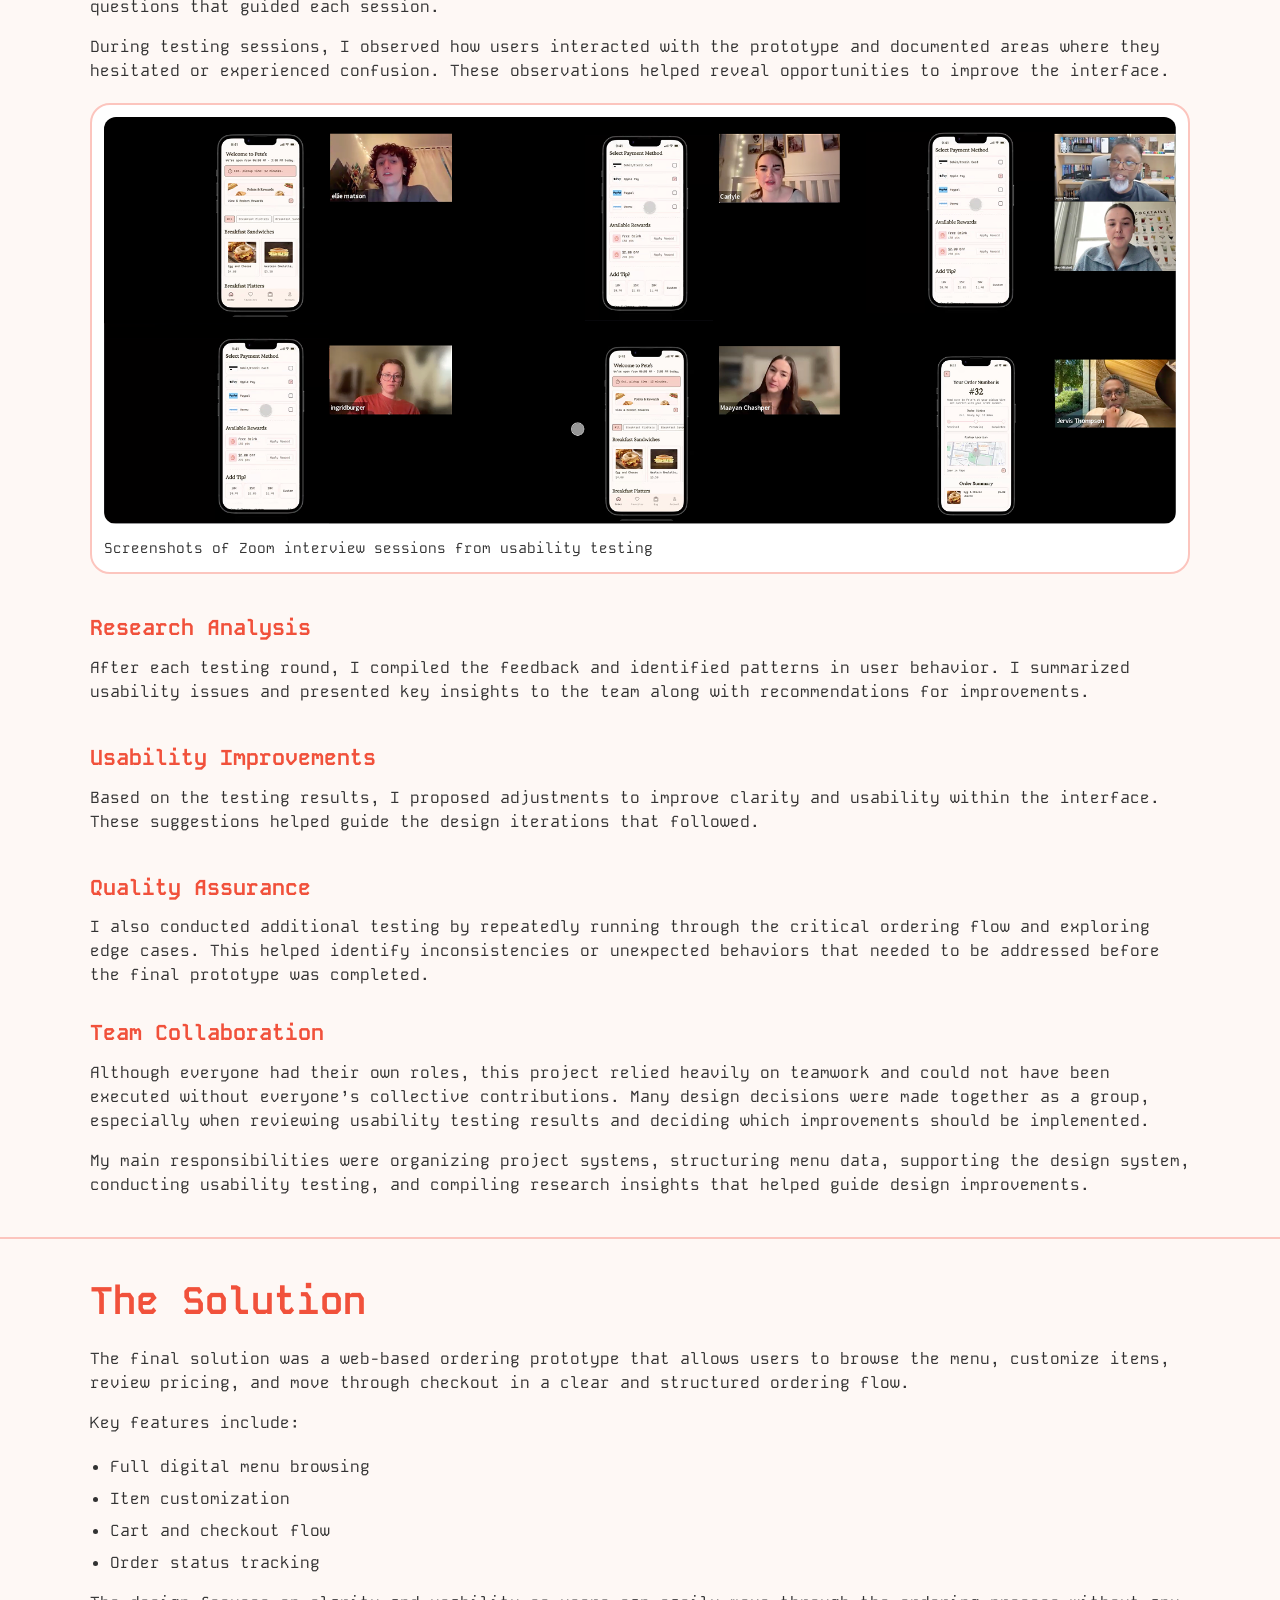
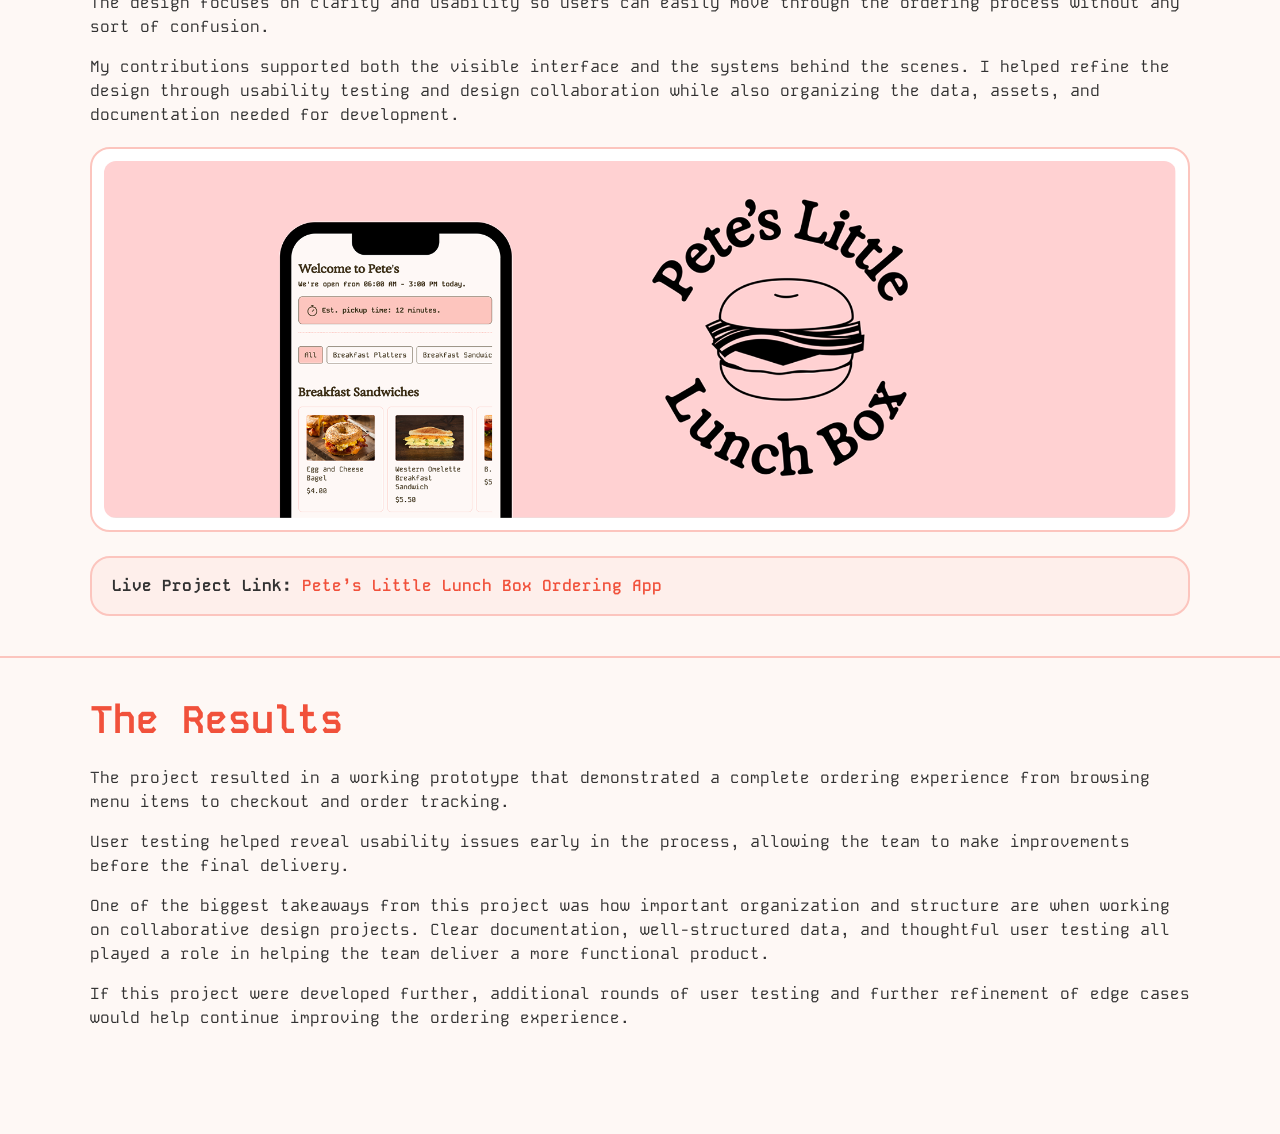
==== commit 81292ee7: "update banner" ====
--- a/index.html
+++ b/index.html
@@ -8,10 +8,6 @@
 </head>
 <body>
 
-  <header class="banner">
-    <img src="images/petes-banner.png" alt="Pete’s Little Lunch Box ordering app interface banner">
-</header>
-s
   <div class="page">
 
     <header class="case-study-header">
@@ -27,8 +23,6 @@
       <!-- Hero Image -->
       <section class="case-study-section hero-section" id="hero">
         <div class="content-wrapper">
-          <h2 class="section-title">Hero Image</h2>
-
           <figure class="media-frame hero-frame">
             <img src="images/petes-hero-image.png" alt="Final interface of the Pete’s Little Lunch Box ordering app" />
         </div>
@@ -209,73 +203,46 @@
                 </p>
               </div>
 
+              <section class="persona-gallery">
+                <a class="persona-card" href="https://www.figma.com/design/kBJApOoVxtbfwPbIxrkg0P/IDM-216-Pete-s-Design?node-id=2173-12579&t=QNuQgm3RpnSFB33H-1" target="_blank" rel="noopener noreferrer">
+                  <img src="images/up1.png" alt="User persona 1">
+                </a>
+
+                <a class="persona-card" href="https://www.figma.com/design/kBJApOoVxtbfwPbIxrkg0P/IDM-216-Pete-s-Design?node-id=2173-12580&t=QNuQgm3RpnSFB33H-1" target="_blank" rel="noopener noreferrer">
+                  <img src="images/up2.png" alt="User persona 2">
+                </a>
+
+                <a class="persona-card" href="https://www.figma.com/design/kBJApOoVxtbfwPbIxrkg0P/IDM-216-Pete-s-Design?node-id=2173-12581&t=QNuQgm3RpnSFB33H-1" target="_blank" rel="noopener noreferrer">
+                  <img src="images/up3.png" alt="User persona 3">
+                </a>
+              </section>
+            </section>
+
+            <section class="subsection">
+              <h4 class="subsection-title">Design System Collaboration</h4>
+              <div class="text-block">
+                <p>
+                  I collaborated with the primary UX designer to finalize the visual design system used throughout the app. This involved helping define the interface style, layout consistency, and visual hierarchy so the ordering experience felt clear and cohesive.
+                </p>
+              </div>
+            </section>
+
+            <section class="subsection">
+              <h4 class="subsection-title">User Testing &amp; Research</h4>
+              <div class="text-block">
+                <p>
+                  I planned and conducted multiple rounds of usability testing for both the Figma prototype and the beta HTML prototype. I wrote the participant consent script used during testing sessions and developed the interview questions that guided each session.
+                </p>
+
+                <p>
+                  During testing sessions, I observed how users interacted with the prototype and documented areas where they hesitated or experienced confusion. These observations helped reveal opportunities to improve the interface.
+                </p>
+              </div>
+
               <div class="section-media-grid two-up">
                 <figure class="media-frame">
-                  <img src="images/up1.png" alt="User personas created for the Pete’s Little Lunch Box project" />
-                  <figcaption>Include picture of personas.</figcaption>
-                </figure>
-              </div>
-
-              <div class="section-media-grid two-up">
-                <figure class="media-frame">
-                  <img src="images/up2.png" alt="User personas created for the Pete’s Little Lunch Box project" />
-                  <figcaption>Include picture of personas.</figcaption>
-                </figure>
-              </div>
-
-              <div class="section-media-grid two-up">
-                <figure class="media-frame">
-                  <img src="images/up3.png" alt="User personas created for the Pete’s Little Lunch Box project" />
-                  <figcaption>Include picture of personas.</figcaption>
-                </figure>
-              </div>
-            </section>
-
-            <section class="subsection">
-              <h4 class="subsection-title">Team Website</h4>
-              <div class="text-block">
-                <p>
-                  I also helped assist the primary UX designer, Betty, in creating the public-facing team website that introduced our project and documented the work our team completed throughout the term. The website served as a central place to present our concept, explain the ordering experience, and showcase the final prototype.
-                </p>
-
-                <p>
-                  This page helped communicate the project to both instructors and other viewers by clearly outlining our goals, design process, and final solution.
-                </p>
-              </div>
-
-              <div class="section-media-grid two-up">
-                <figure class="media-frame">
-                  <img src="images/team-website-placeholder.jpg" alt="Public-facing team website for the project" />
-                  <figcaption>Include banner picture of public team website.</figcaption>
-                </figure>
-              </div>
-            </section>
-
-            <section class="subsection">
-              <h4 class="subsection-title">Design System Collaboration</h4>
-              <div class="text-block">
-                <p>
-                  I collaborated with the primary UX designer to finalize the visual design system used throughout the app. This involved helping define the interface style, layout consistency, and visual hierarchy so the ordering experience felt clear and cohesive.
-                </p>
-              </div>
-            </section>
-
-            <section class="subsection">
-              <h4 class="subsection-title">User Testing &amp; Research</h4>
-              <div class="text-block">
-                <p>
-                  I planned and conducted multiple rounds of usability testing for both the Figma prototype and the beta HTML prototype. I wrote the participant consent script used during testing sessions and developed the interview questions that guided each session.
-                </p>
-
-                <p>
-                  During testing sessions, I observed how users interacted with the prototype and documented areas where they hesitated or experienced confusion. These observations helped reveal opportunities to improve the interface.
-                </p>
-              </div>
-
-              <div class="section-media-grid two-up">
-                <figure class="media-frame">
-                  <img src="images/zoom-interviews-placeholder.jpg" alt="Zoom interview sessions used for usability testing" />
-                  <figcaption>Include picture of zoom interviews.</figcaption>
+                  <img src="images/user-testing.png" alt="Zoom interview sessions used for usability testing" />
+                  <figcaption>Screenshots of Zoom interview sessions from usability testing</figcaption>
                 </figure>
               </div>
             </section>
@@ -354,15 +321,14 @@
 
           <div class="section-media-grid two-up">
             <figure class="media-frame">
-              <img src="images/final-interface-placeholder.jpg" alt="Final interface of the Pete’s Little Lunch Box ordering app" />
-              <figcaption>Include picture of final interface.</figcaption>
+              <img src="images/app-banner.png" alt="Final interface of the Pete’s Little Lunch Box ordering app" />
             </figure>
           </div>
 
           <div class="project-link-block">
             <p>
               <strong>Live Project Link:</strong>
-              <a href="#" target="_blank" rel="noopener noreferrer">Include live link to final project</a>
+              <a href=" https://digmstudents.westphal.drexel.edu/~aet76/idm216/final/" target="_blank" rel="noopener noreferrer">Pete’s Little Lunch Box Ordering App</a>
             </p>
           </div>
         </div>
--- a/style.css
+++ b/style.css
@@ -260,6 +260,80 @@
     transition: transform 0.3s ease, box-shadow 0.3s ease;
 }
 
+
+.persona-gallery {
+    display: grid;
+    grid-template-columns: repeat(3, 1fr);
+    gap: 1.25rem;
+    margin-top: 1.25rem;
+}
+
+.persona-card {
+    display: block;
+    border: 2px solid var(--secondary-color);
+    border-radius: var(--border-radius);
+    overflow: hidden;
+    background: white;
+    transition: transform 0.3s ease, box-shadow 0.3s ease, border-color 0.3s ease;
+}
+
+.persona-card img {
+    width: 100%;
+    height: auto;
+    display: block;
+}
+
+.persona-card {
+    display: block;
+    position: relative;
+    border: 2px solid var(--secondary-color);
+    border-radius: var(--border-radius);
+    overflow: hidden;
+    background: white;
+    transition: transform 0.3s ease, box-shadow 0.3s ease, border-color 0.3s ease;
+}
+
+.persona-card::after {
+    content: "View in Figma";
+    position: absolute;
+    inset: auto 0 0 0;
+    background: rgba(241, 81, 59, 0.9);
+    color: var(--background-color);
+    text-align: center;
+    padding: 0.75rem;
+    font-size: 0.9rem;
+    opacity: 0;
+    transition: opacity 0.3s ease;
+}
+
+.persona-card:hover::after {
+    opacity: 1;
+}
+
+.persona-card:hover {
+    transform: translateY(-4px);
+    box-shadow: 0 8px 18px rgba(0, 0, 0, 0.12);
+    border-color: var(--title-color);
+}
+
+.persona-card:active {
+    transform: scale(0.99);
+}
+
+@media (max-width: 900px) {
+    .persona-gallery {
+        grid-template-columns: repeat(2, 1fr);
+    }
+}
+
+@media (max-width: 600px) {
+    .persona-gallery {
+        grid-template-columns: 1fr;
+    }
+}
+
+
+
 /* RESPONSIVE */
 @media (max-width: 768px) {
     .page {
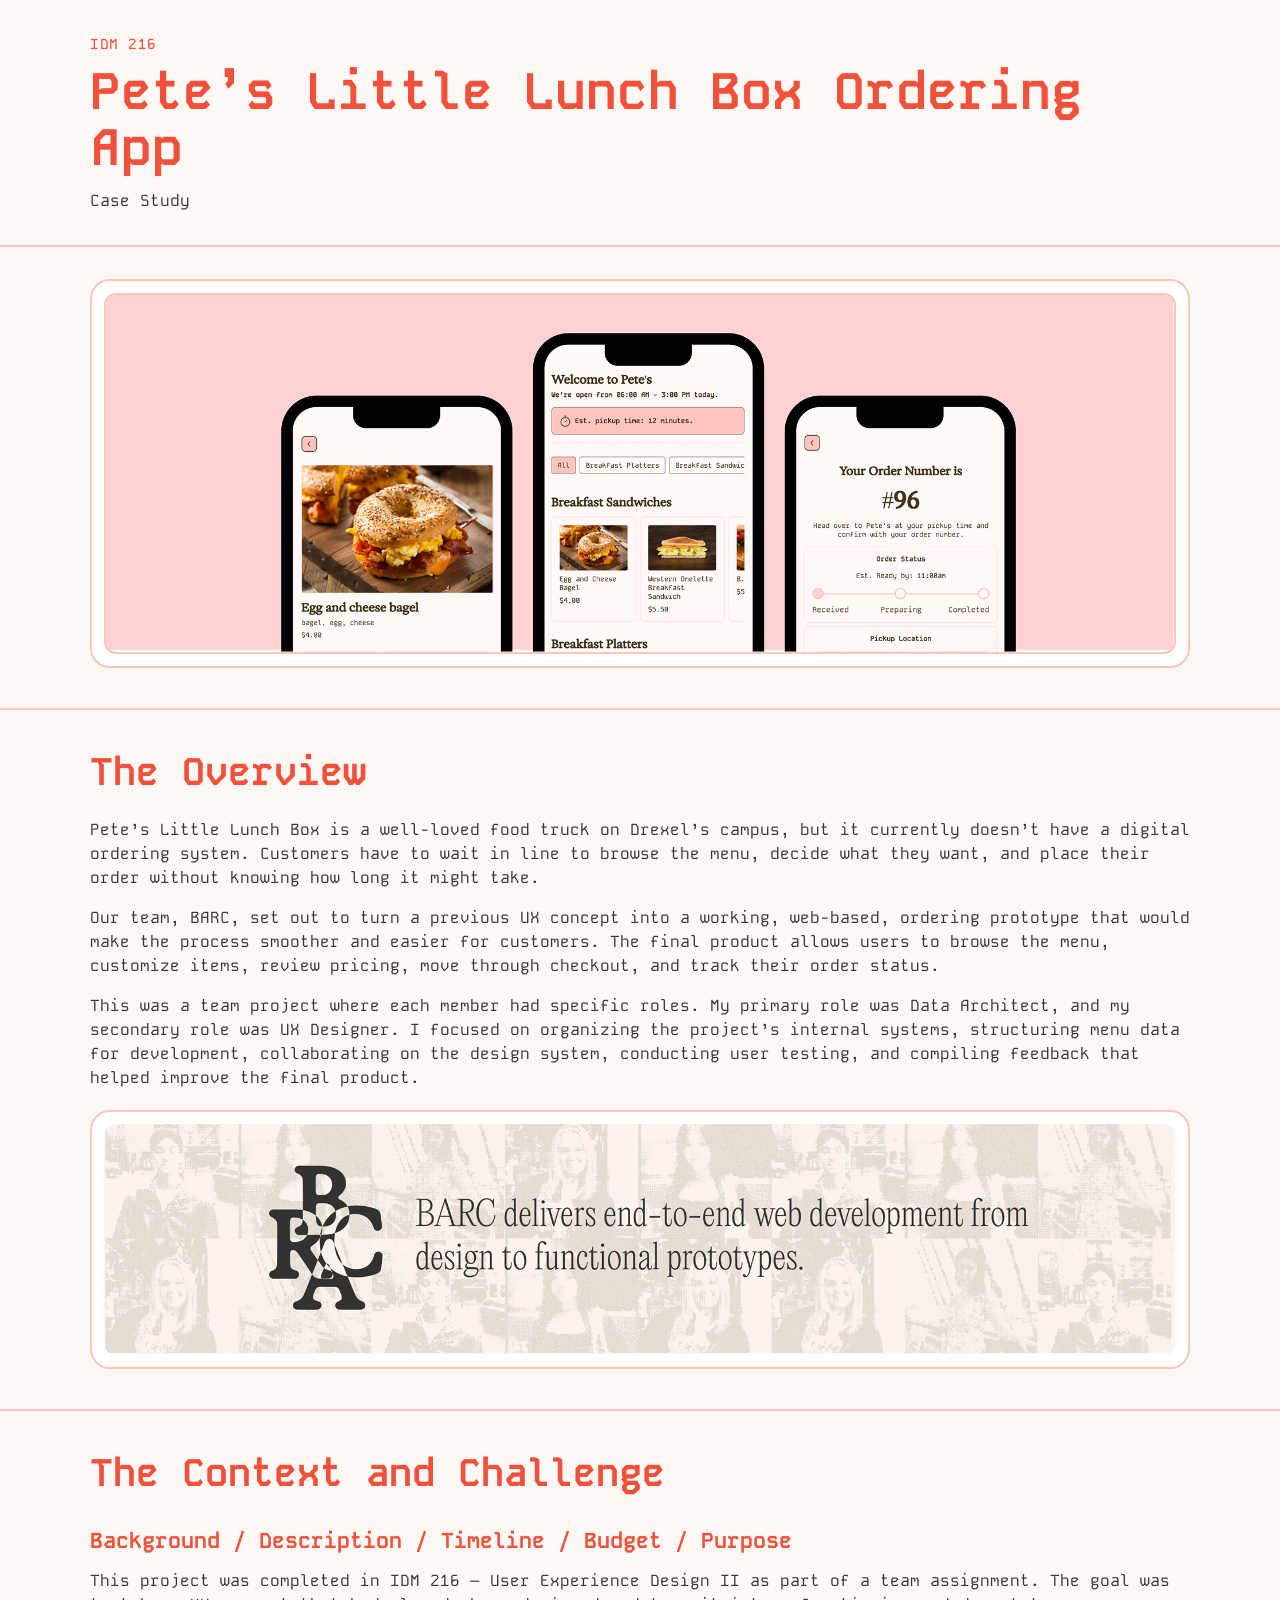
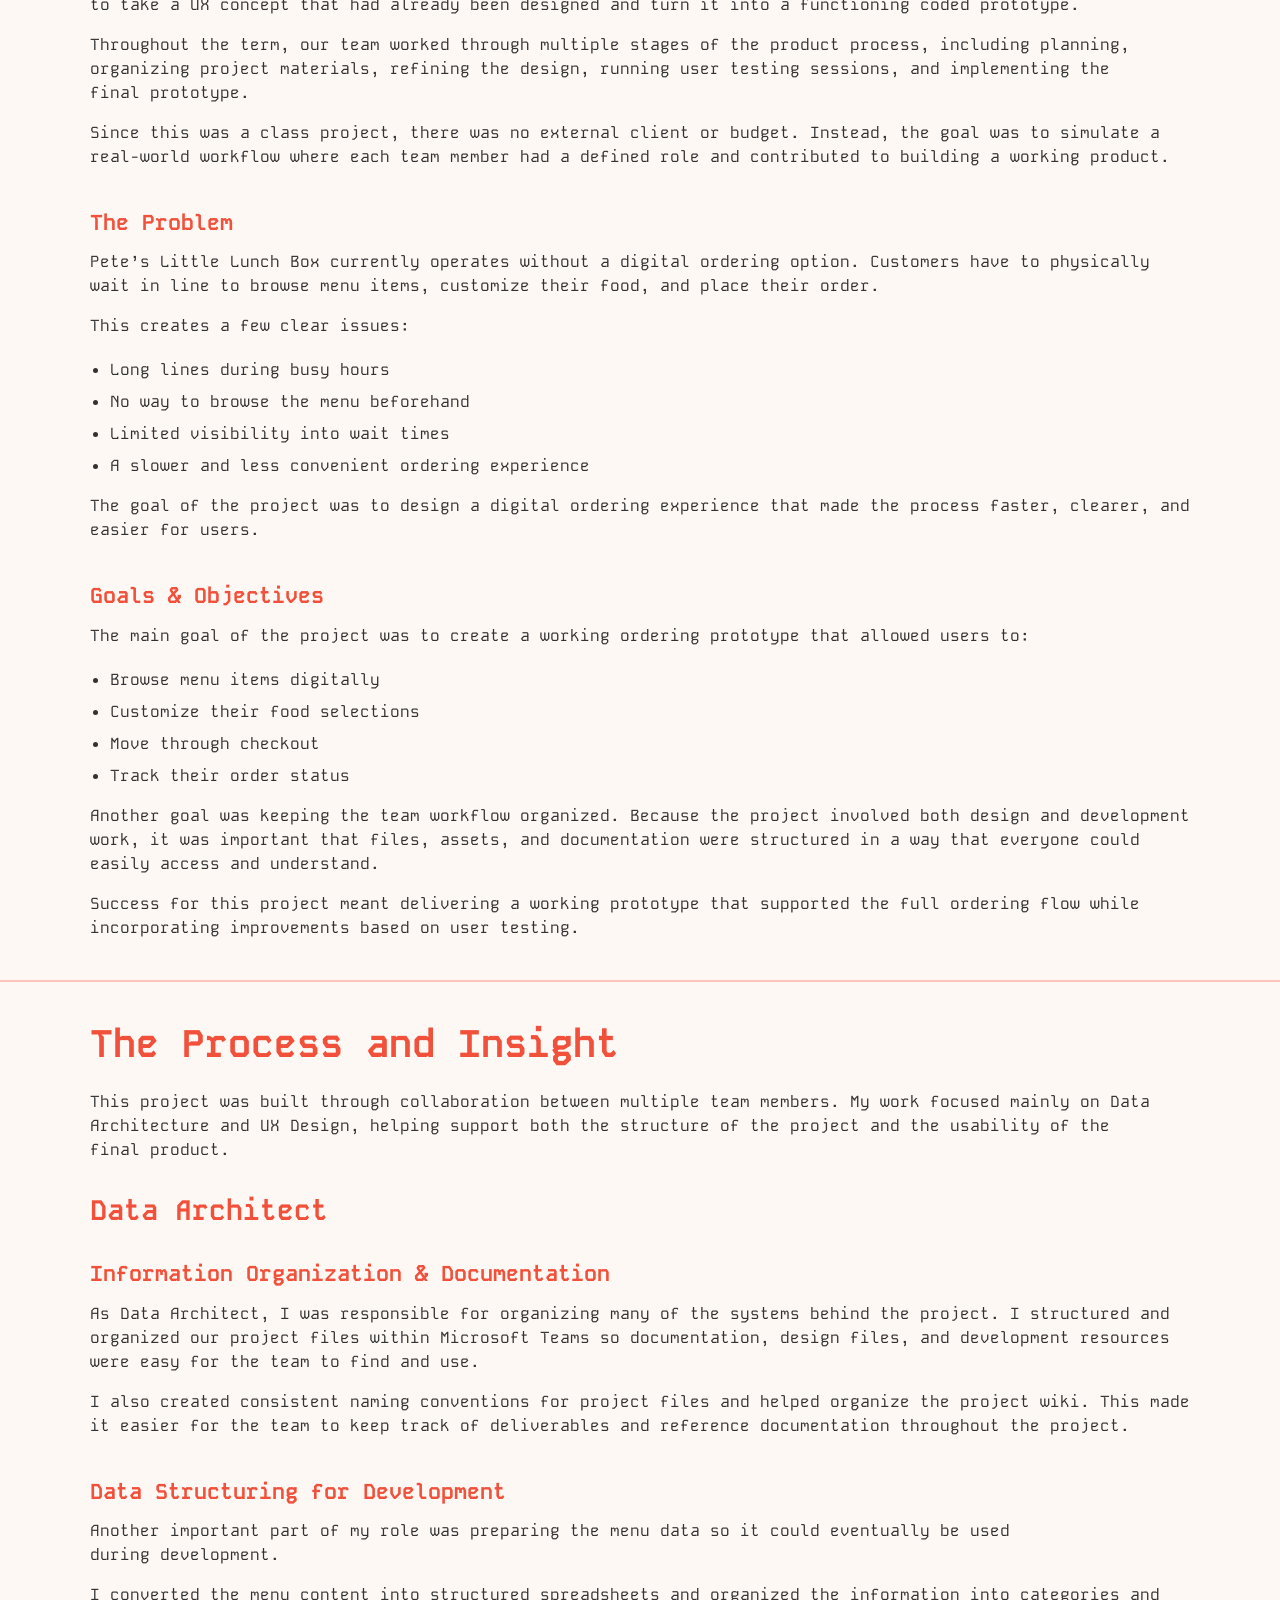
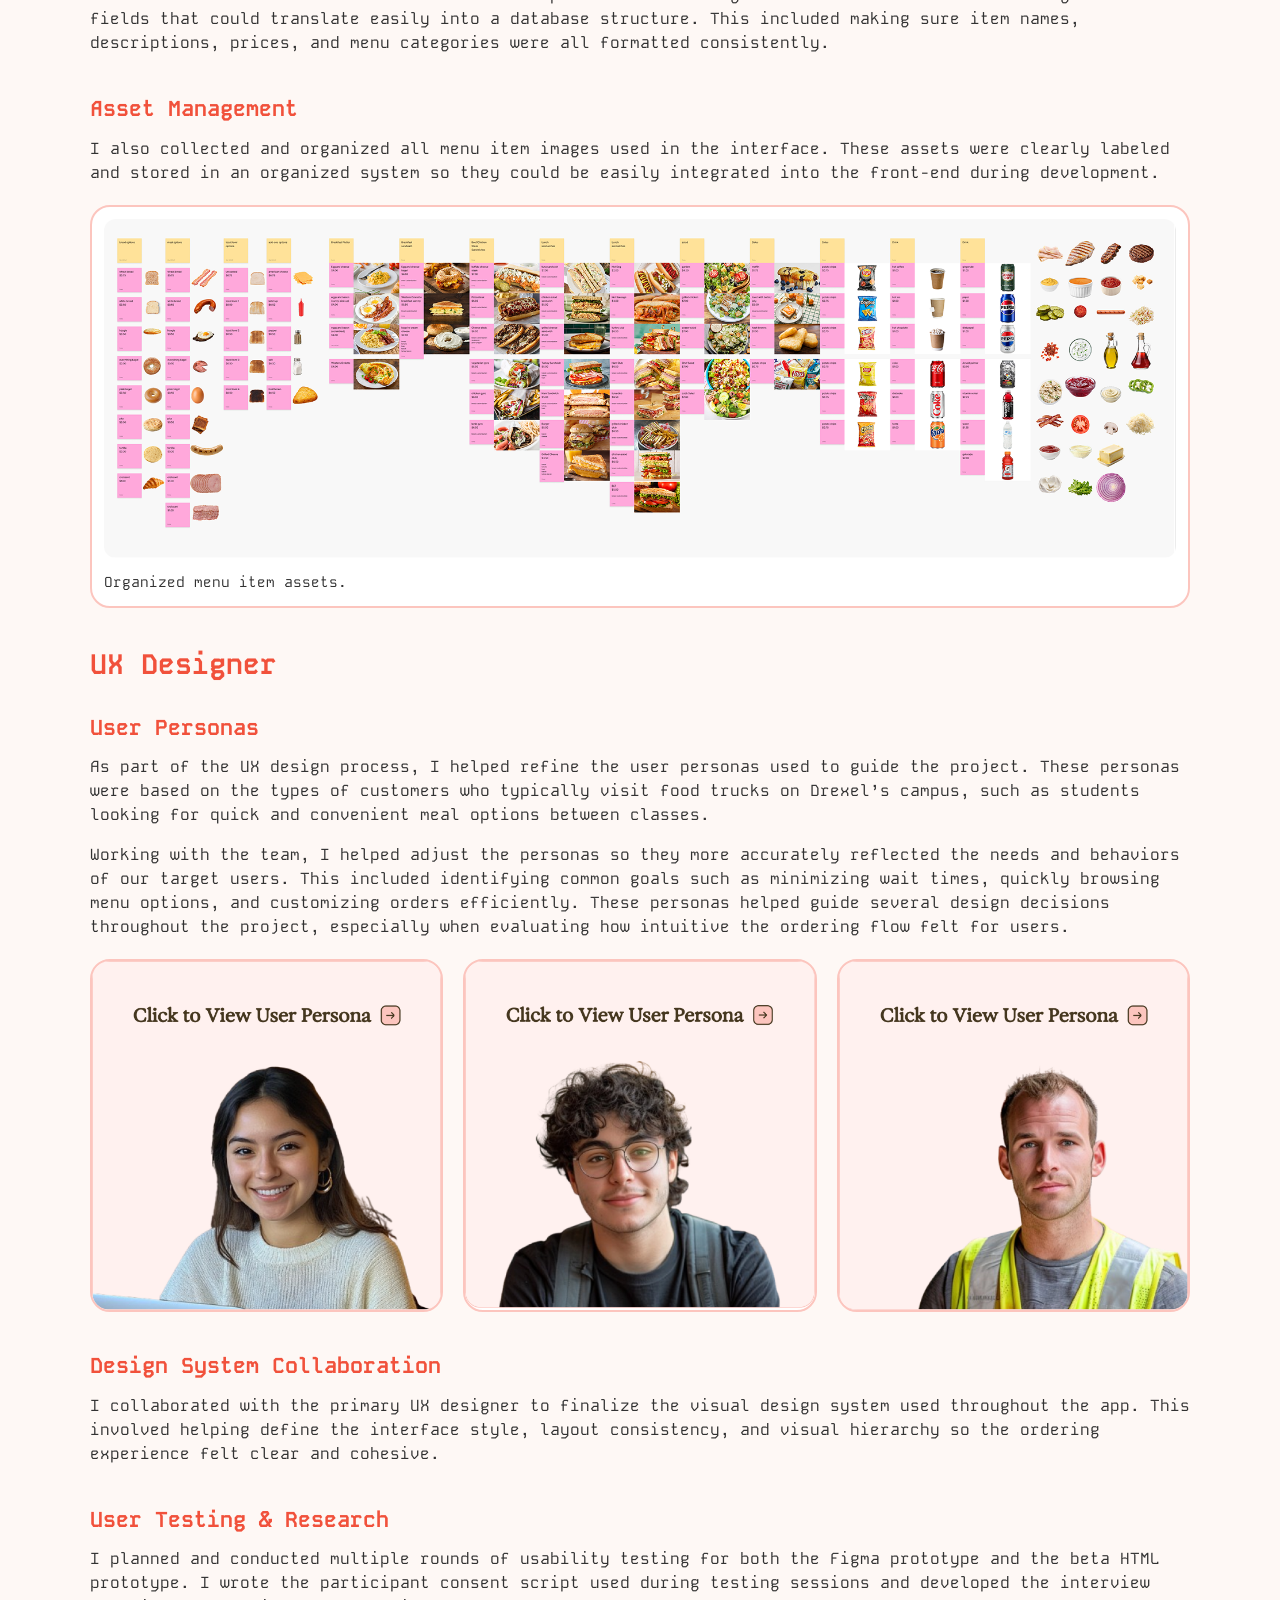
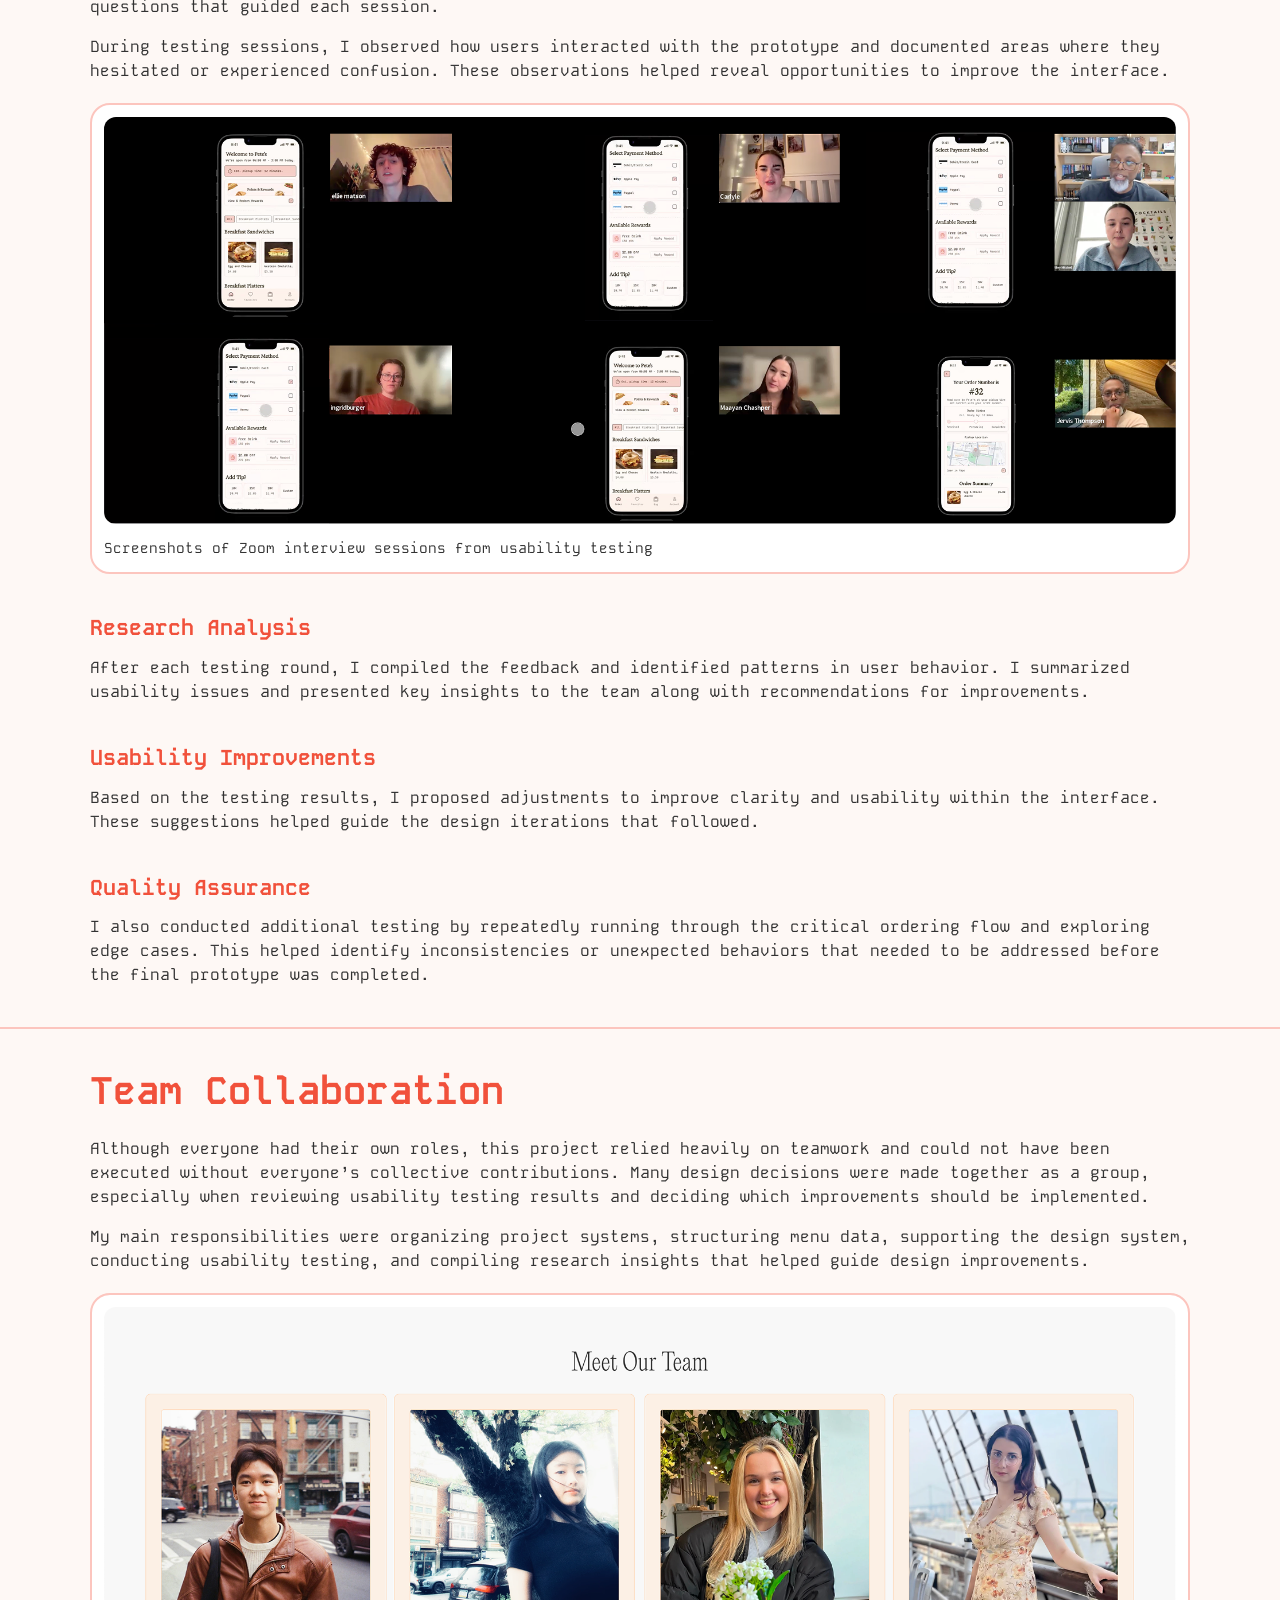
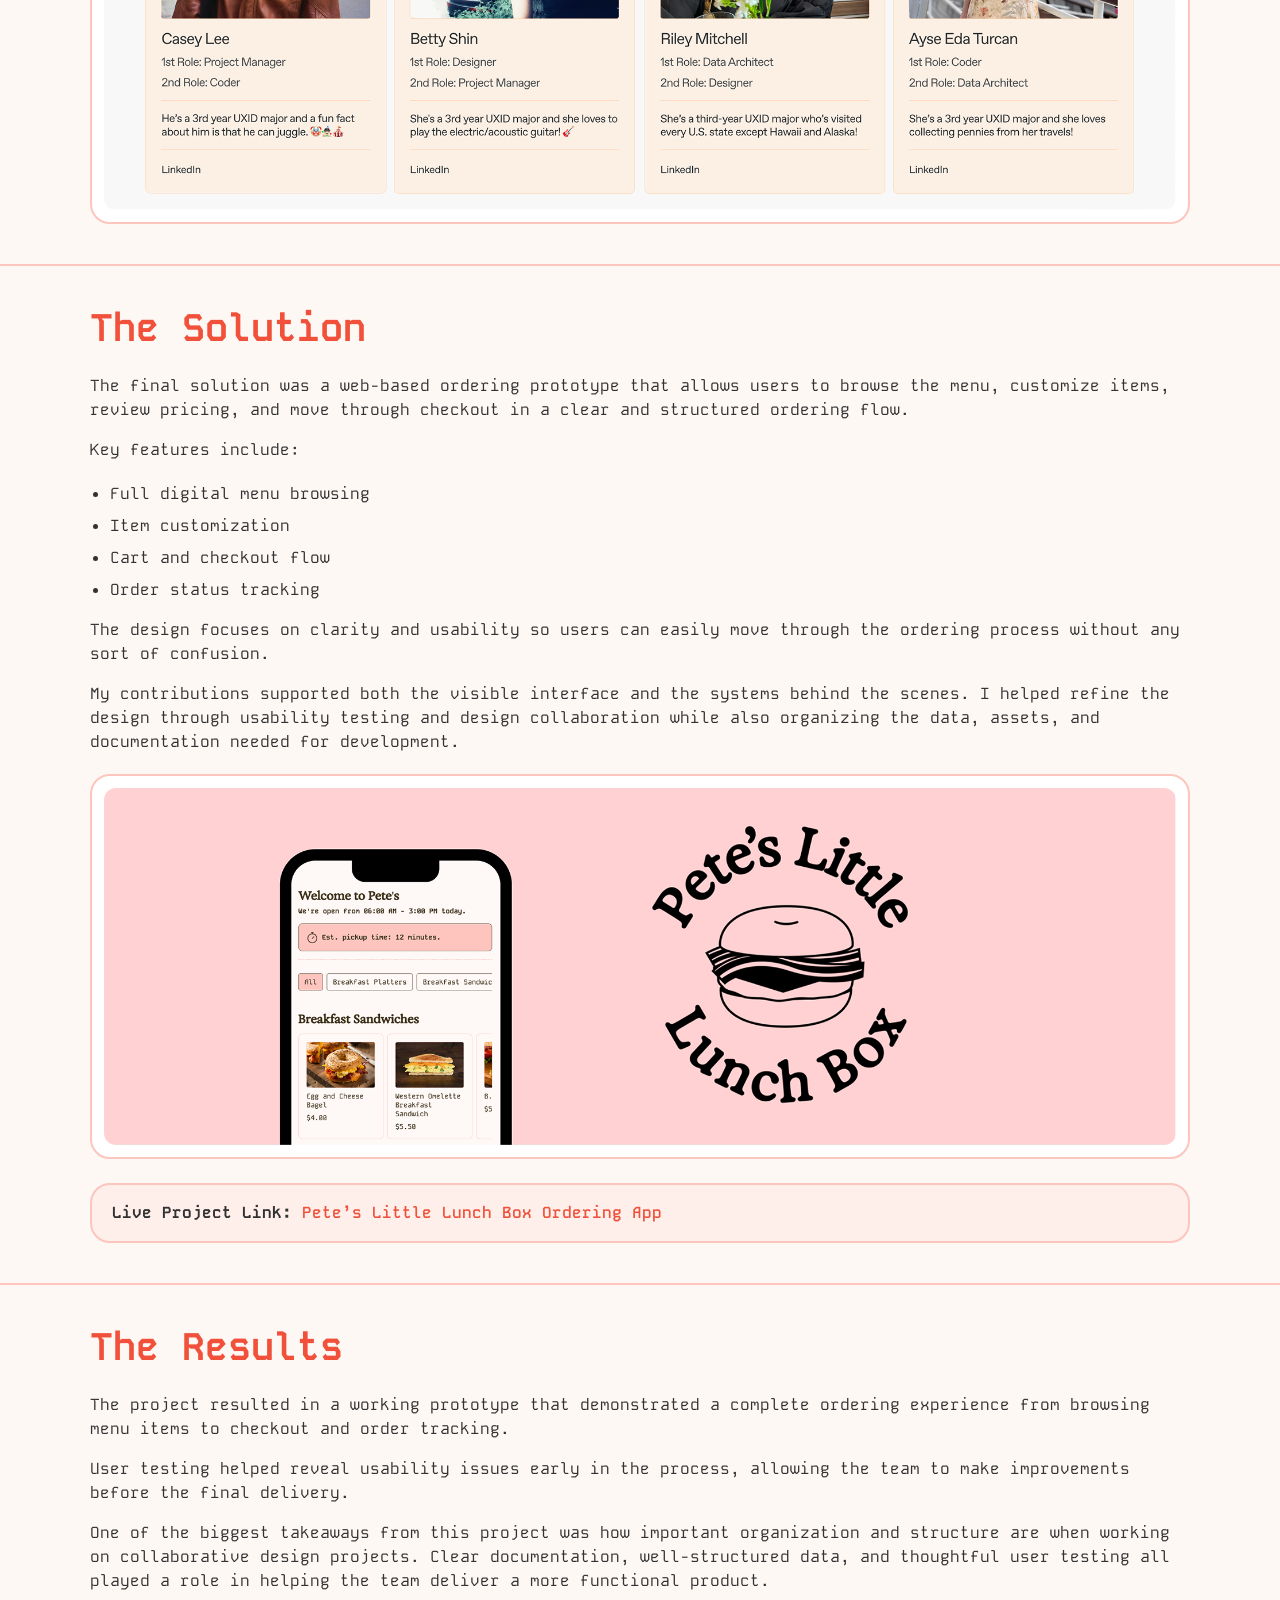
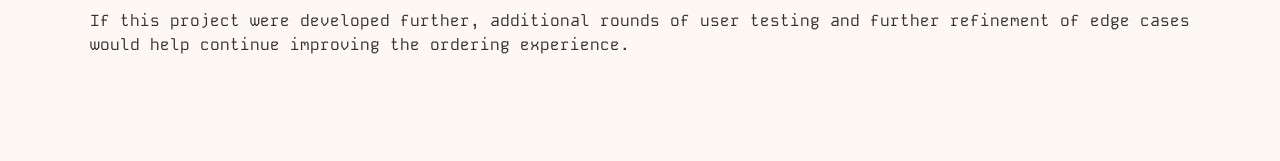
==== commit 2ce8bd73: "rename files" ====
--- a/index.html
+++ b/index.html
@@ -275,21 +275,33 @@
             </section>
           </section>
 
-          <!-- Team Collaboration -->
-          <section class="subsection" id="team-collaboration">
-            <h3 class="subsection-title">Team Collaboration</h3>
-            <div class="text-block">
-              <p>
-                Although everyone had their own roles, this project relied heavily on teamwork and could not have been executed without everyone’s collective contributions. Many design decisions were made together as a group, especially when reviewing usability testing results and deciding which improvements should be implemented.
-              </p>
-
-              <p>
-                My main responsibilities were organizing project systems, structuring menu data, supporting the design system, conducting usability testing, and compiling research insights that helped guide design improvements.
-              </p>
-            </div>
-          </section>
-        </div>
-      </section>
+        </div>
+      </section>
+
+    <!-- Team Collaboration -->
+      <section class="case-study-section" id="solution">
+        <div class="content-wrapper">
+          <h2 class="section-title">Team Collaboration</h2>
+
+              <div class="text-block">
+                <p>
+                  Although everyone had their own roles, this project relied heavily on teamwork and could not have been executed without everyone’s collective contributions. Many design decisions were made together as a group, especially when reviewing usability testing results and deciding which improvements should be implemented.
+                </p>
+
+                <p>
+                  My main responsibilities were organizing project systems, structuring menu data, supporting the design system, conducting usability testing, and compiling research insights that helped guide design improvements.
+                </p>
+              </div>
+
+                  <div class="section-media-grid two-up">
+                    <figure class="media-frame">
+                      <img src="images/meet-the-team.png" alt="team website member descriptions" />
+                    </figure>
+                  </div>
+                </div>
+              </section>
+
+
 
       <!-- The Solution -->
       <section class="case-study-section" id="solution">
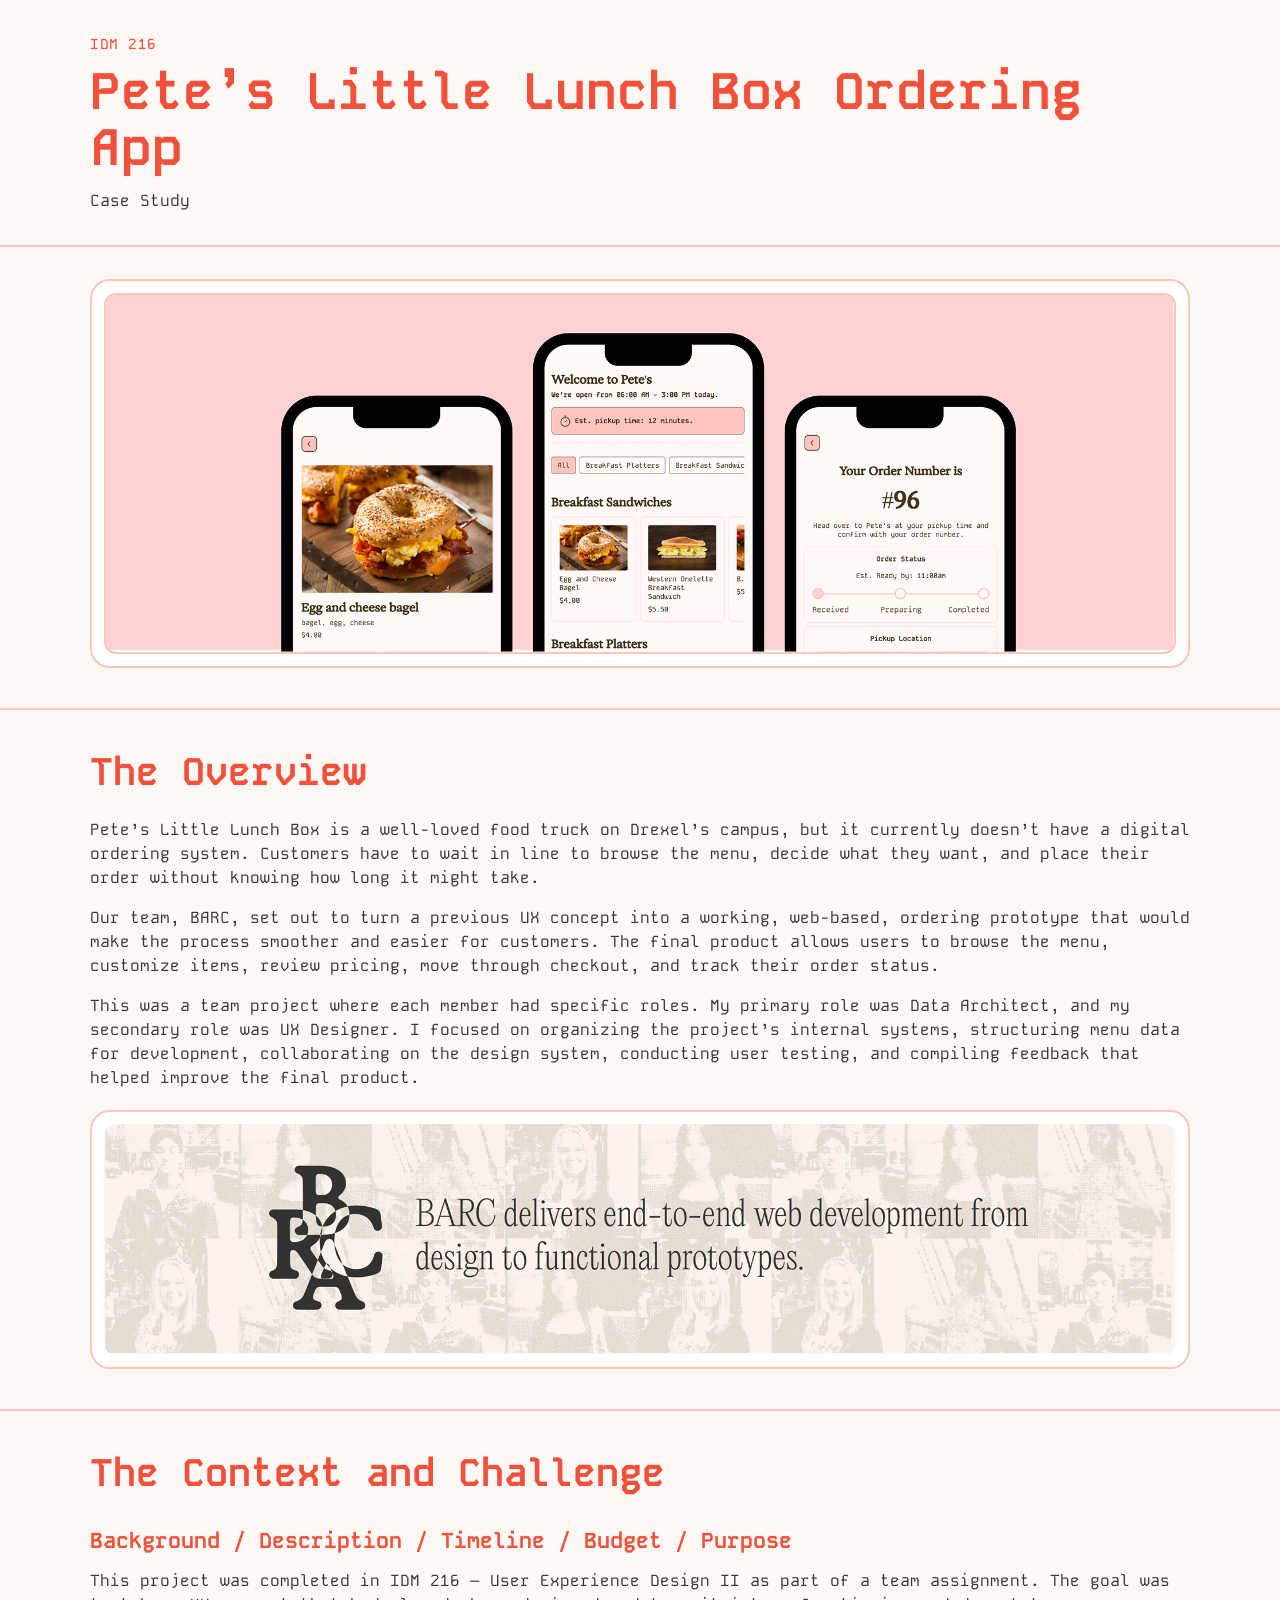
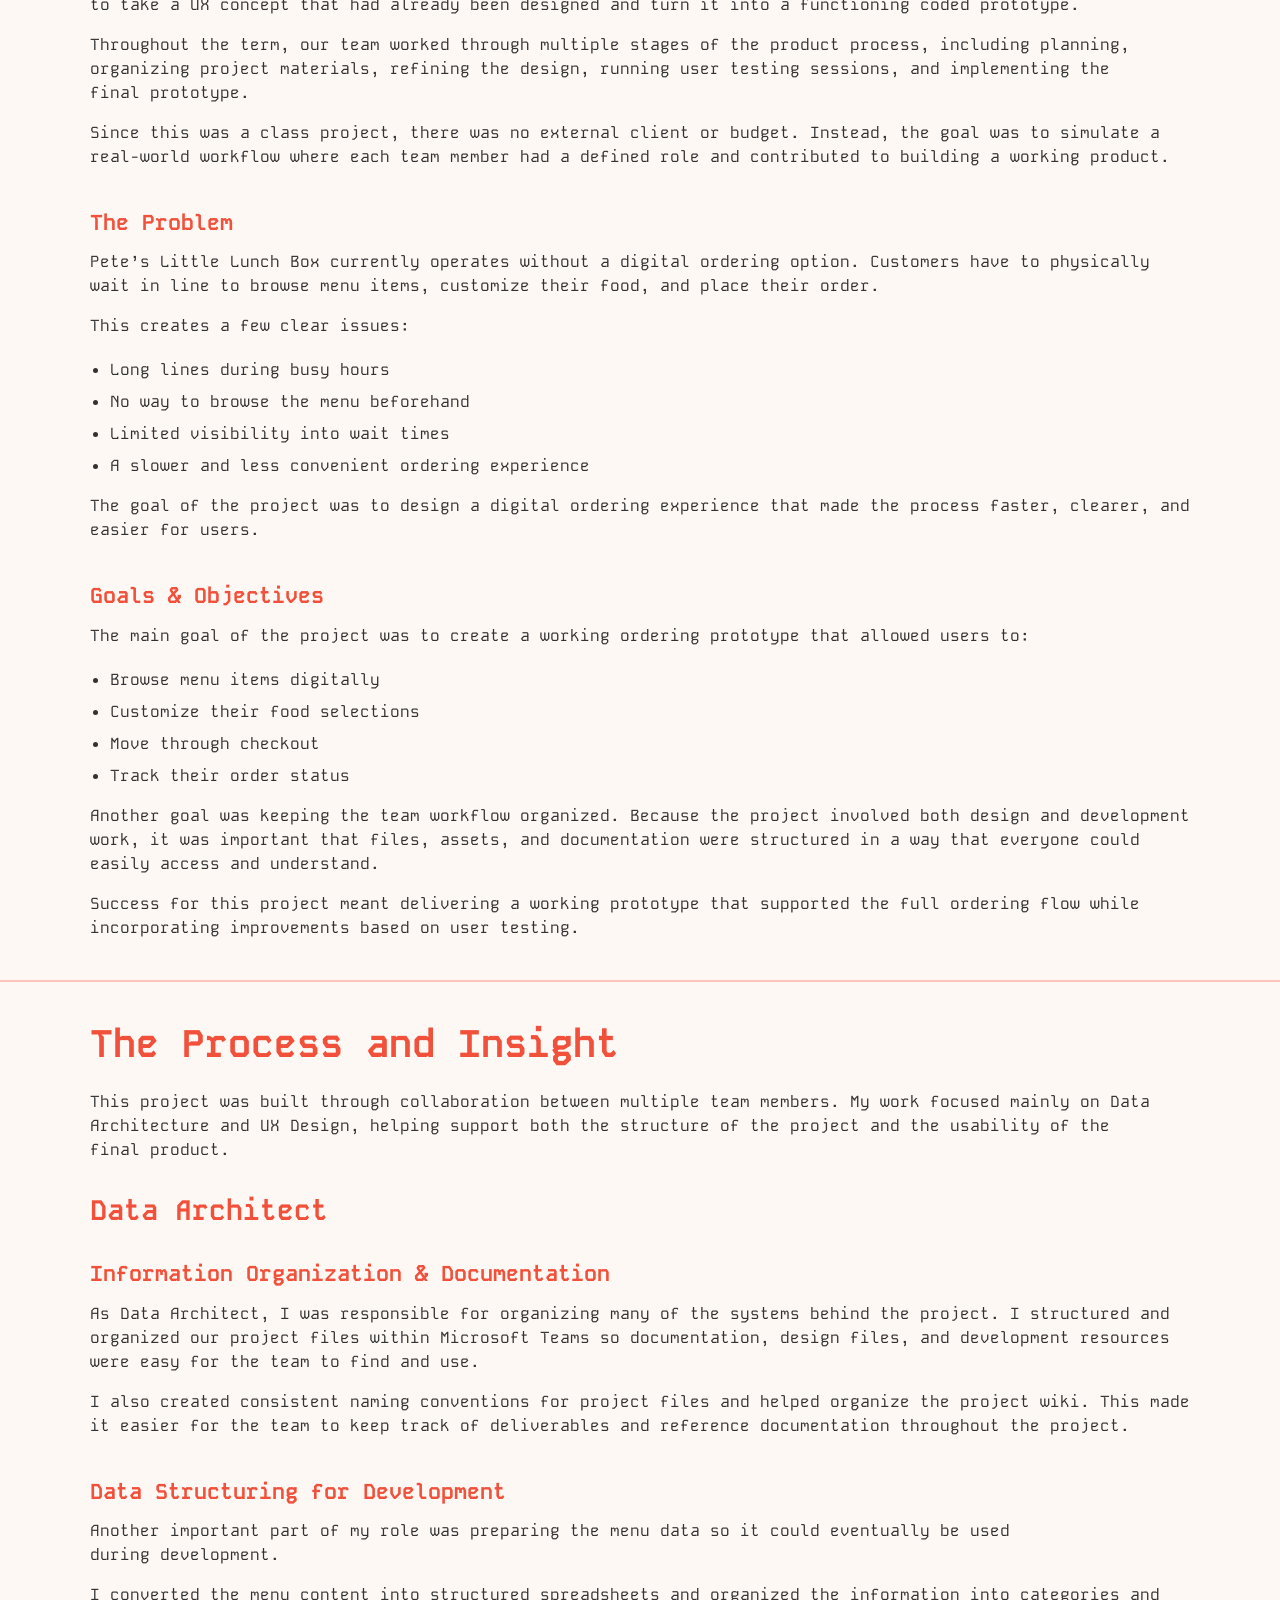
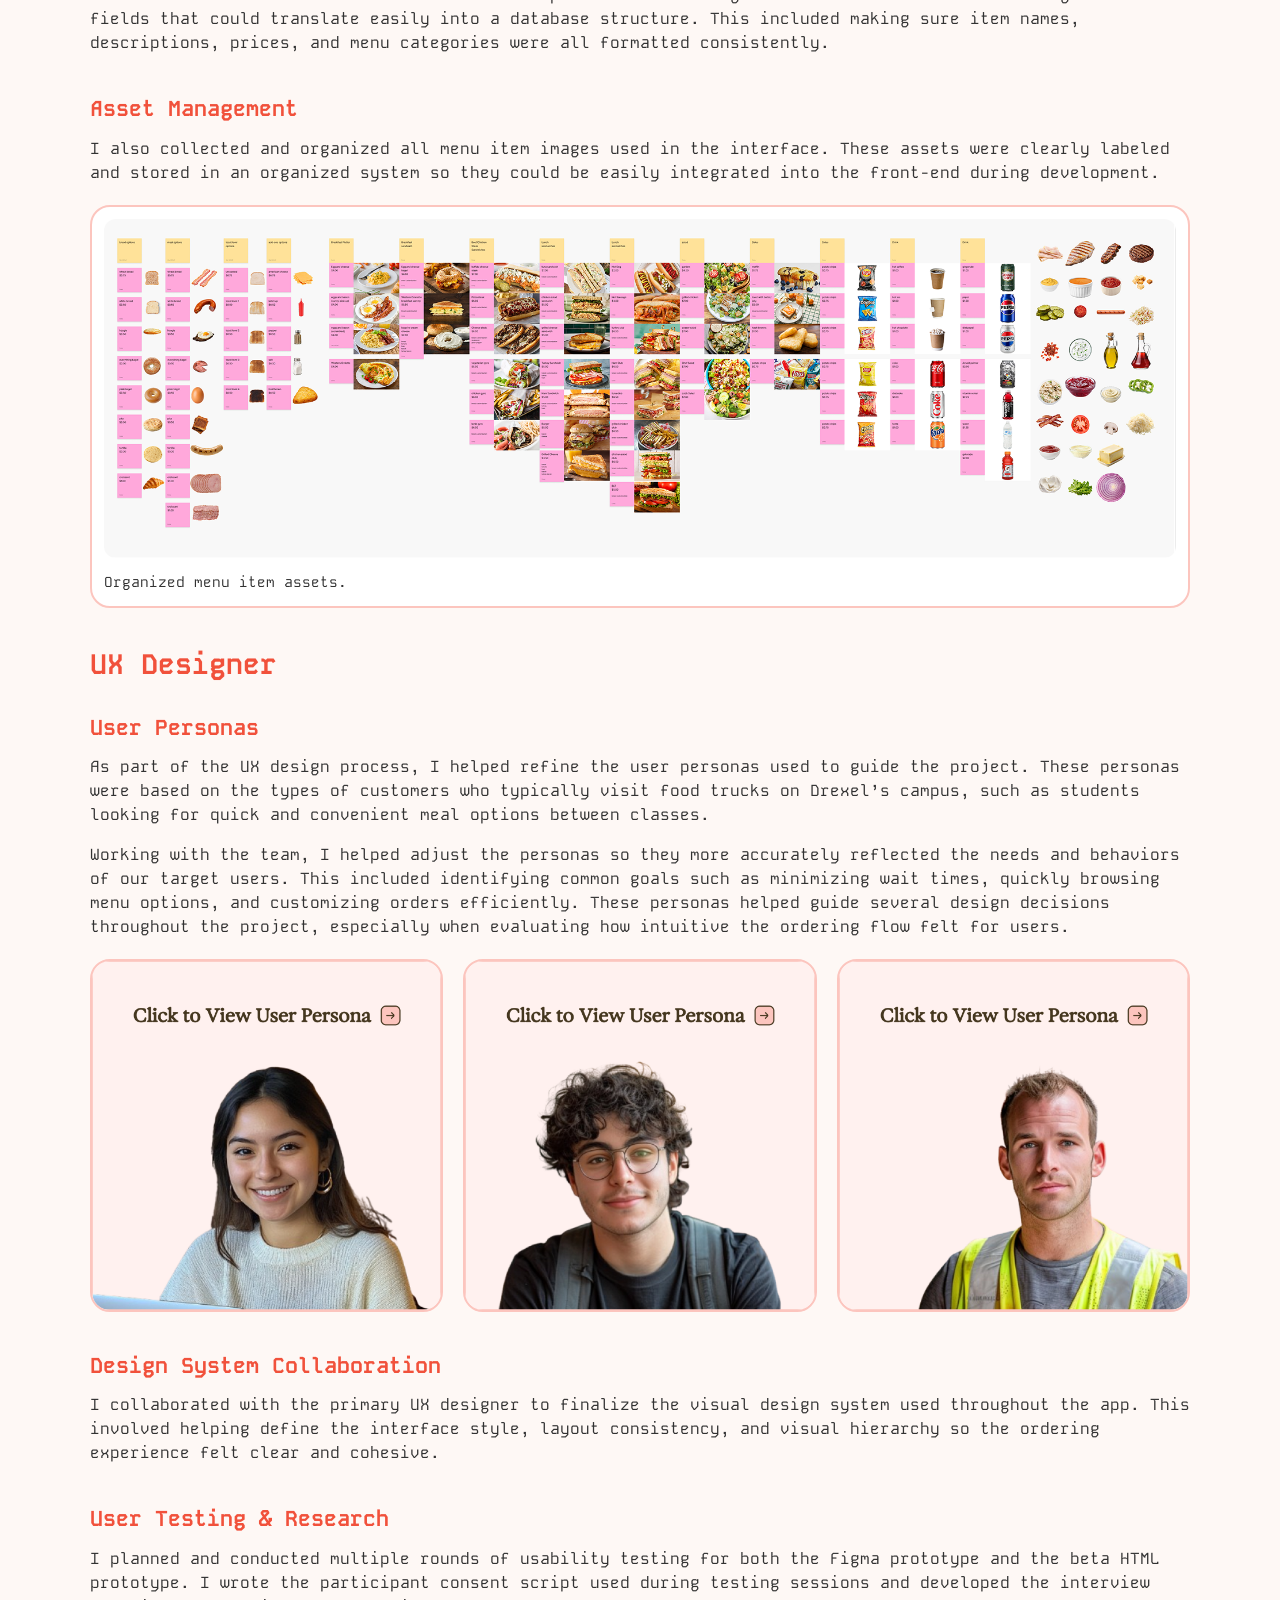
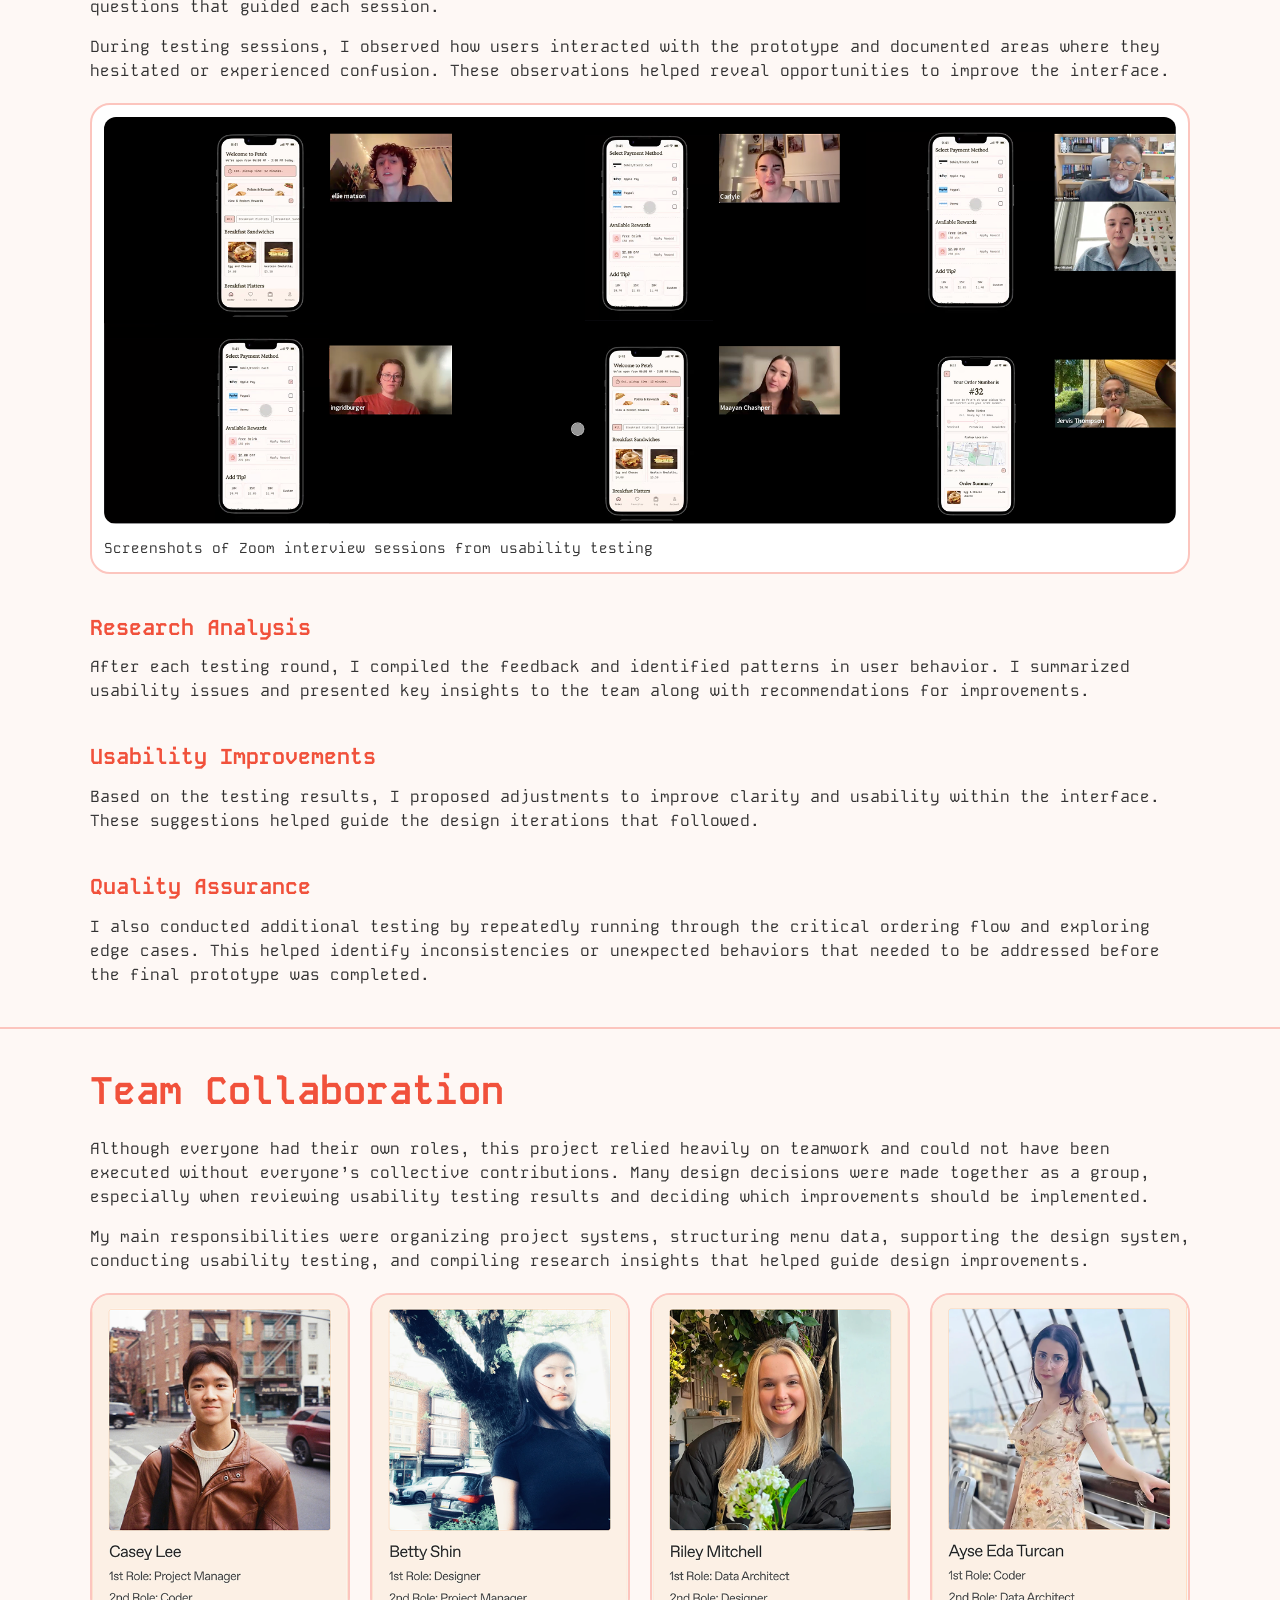
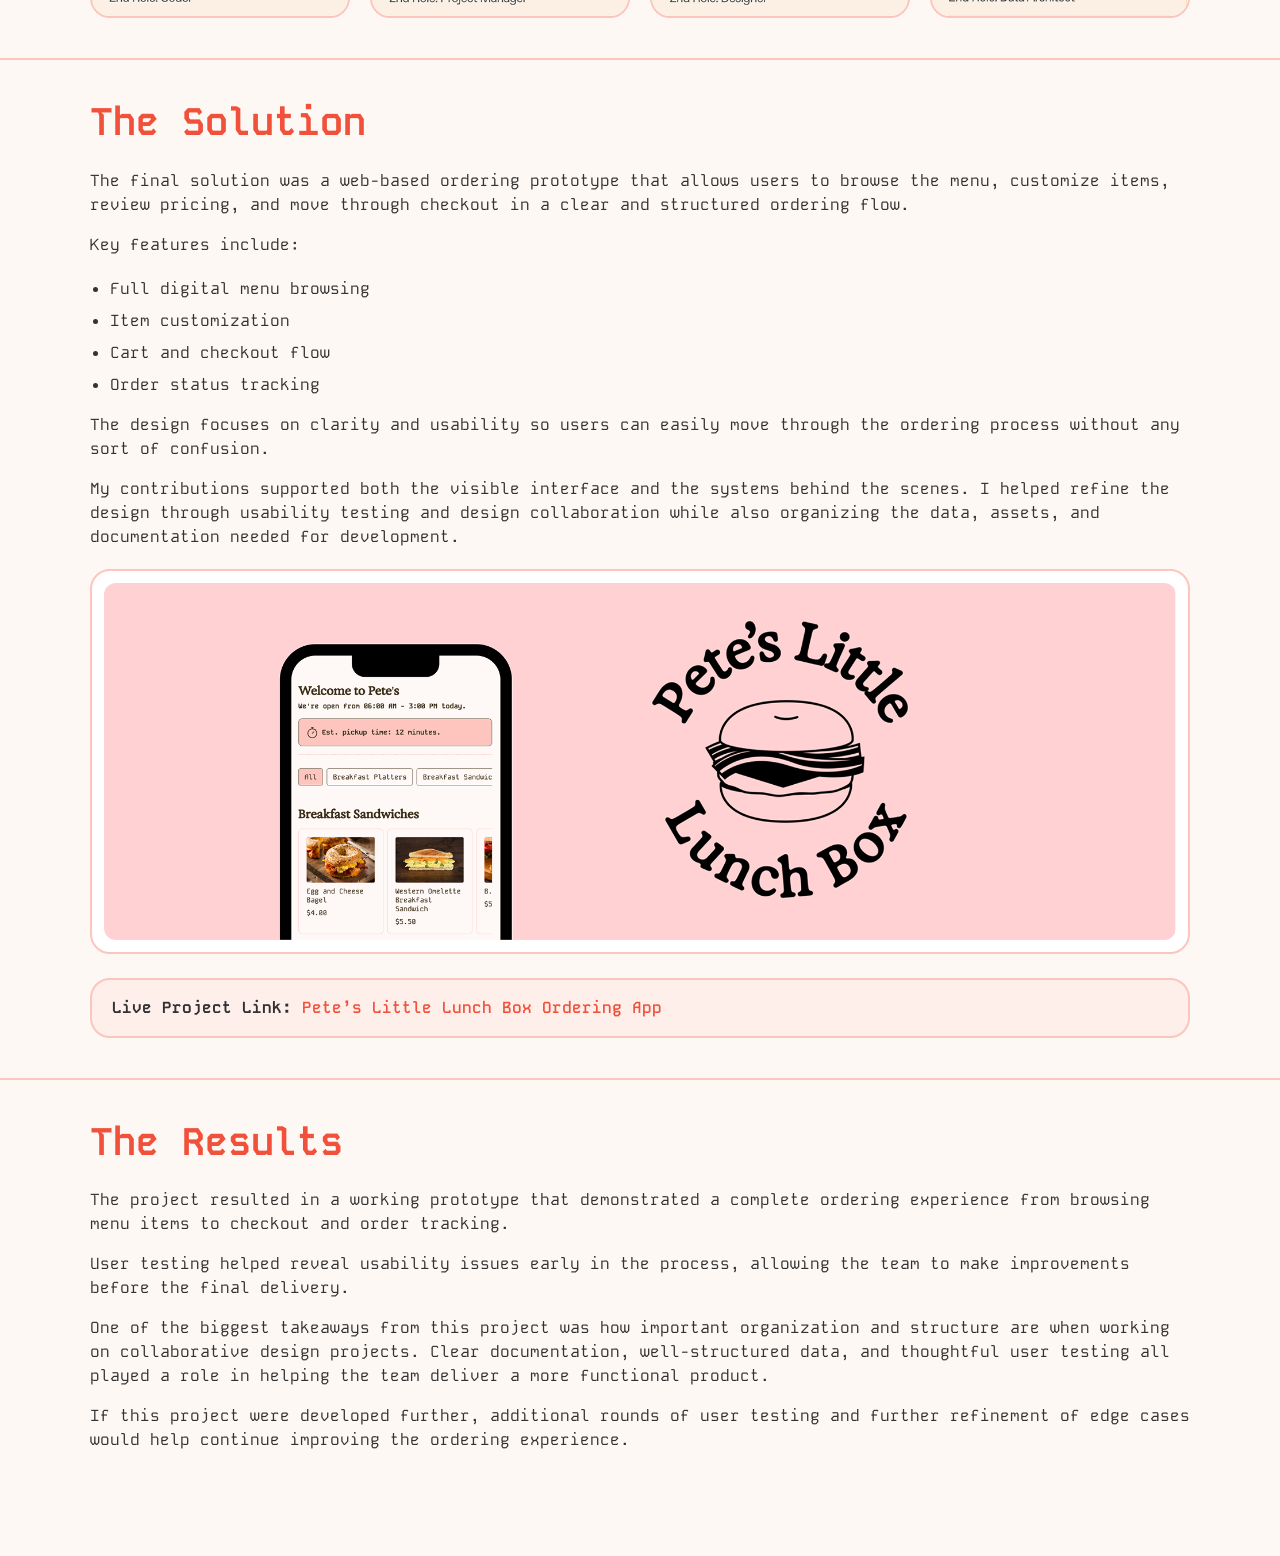
==== commit 620bc859: "update file sizes" ====
--- a/index.html
+++ b/index.html
@@ -292,13 +292,27 @@
                   My main responsibilities were organizing project systems, structuring menu data, supporting the design system, conducting usability testing, and compiling research insights that helped guide design improvements.
                 </p>
               </div>
-
-                  <div class="section-media-grid two-up">
-                    <figure class="media-frame">
-                      <img src="images/meet-the-team.png" alt="team website member descriptions" />
-                    </figure>
-                  </div>
-                </div>
+              
+
+              <section class="team-gallery">
+                <a class="team-card">
+                  <img src="images/meet-the-team-cl.png" alt="User persona 1">
+                </a>
+
+                <a class="team-card">
+                  <img src="images/meet-the-team-bs.png" alt="User persona 1">
+                </a>
+
+                <a class="team-card">
+                  <img src="images/meet-the-team-rm.png" alt="User persona 1">
+                </a>
+
+                <a class="team-card">
+                  <img src="images/meet-the-team-at.png" alt="User persona 1">
+                </a>
+              </section>
+                  
+              </div>
               </section>
 
 
--- a/style.css
+++ b/style.css
@@ -261,6 +261,7 @@
 }
 
 
+
 .persona-gallery {
     display: grid;
     grid-template-columns: repeat(3, 1fr);
@@ -328,6 +329,77 @@
 
 @media (max-width: 600px) {
     .persona-gallery {
+        grid-template-columns: 1fr;
+    }
+}
+
+
+
+
+
+.team-gallery {
+    display: grid;
+    grid-template-columns: repeat(4, 1fr);
+    gap: 1.25rem;
+    margin-top: 1.25rem;
+}
+
+.team-card {
+    display: block;
+    border: 2px solid var(--secondary-color);
+    border-radius: var(--border-radius);
+    overflow: hidden;
+    background: white;
+    transition: transform 0.3s ease, box-shadow 0.3s ease, border-color 0.3s ease;
+}
+
+.team-card img {
+    width: 100%;
+    height: auto;
+    display: block;
+}
+
+.team-card {
+    display: block;
+    position: relative;
+    border: 2px solid var(--secondary-color);
+    border-radius: var(--border-radius);
+    overflow: hidden;
+    background: white;
+    transition: transform 0.3s ease, box-shadow 0.3s ease, border-color 0.3s ease;
+}
+
+
+.team-card::after {
+    position: absolute;
+    inset: auto 0 0 0;
+    background: rgba(241, 81, 59, 0.9);
+    color: var(--background-color);
+    text-align: center;
+    padding: 0.75rem;
+    font-size: 0.9rem;
+    opacity: 0;
+    transition: opacity 0.3s ease;
+}
+
+.team-card:hover::after {
+    opacity: 1;
+}
+
+.team-card:hover {
+    transform: translateY(-4px);
+    box-shadow: 0 8px 18px rgba(0, 0, 0, 0.12);
+    border-color: var(--title-color);
+}
+
+@media (max-width: 900px) {
+    .team-gallery {
+        grid-template-columns: repeat(2, 1fr);
+    }
+}
+
+@media (max-width: 600px) {
+    .team-gallery {
         grid-template-columns: 1fr;
     }
 }
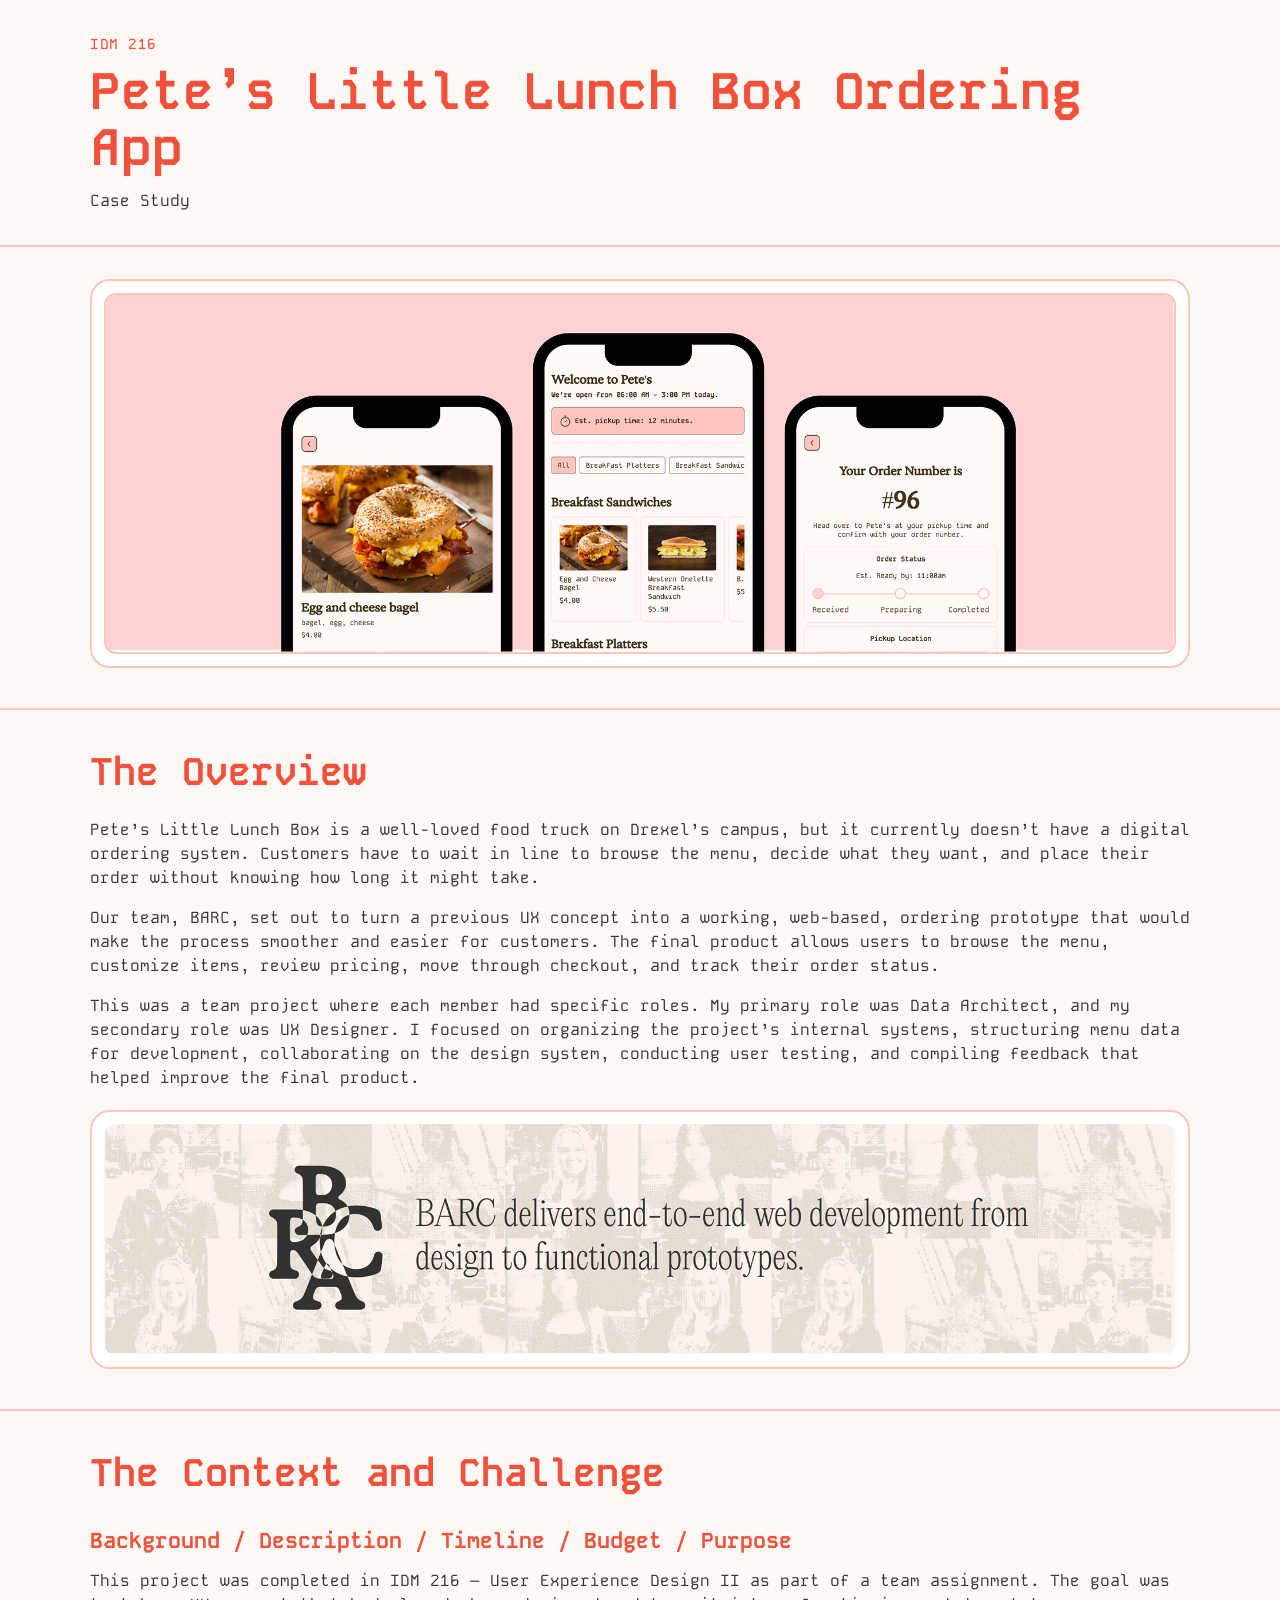
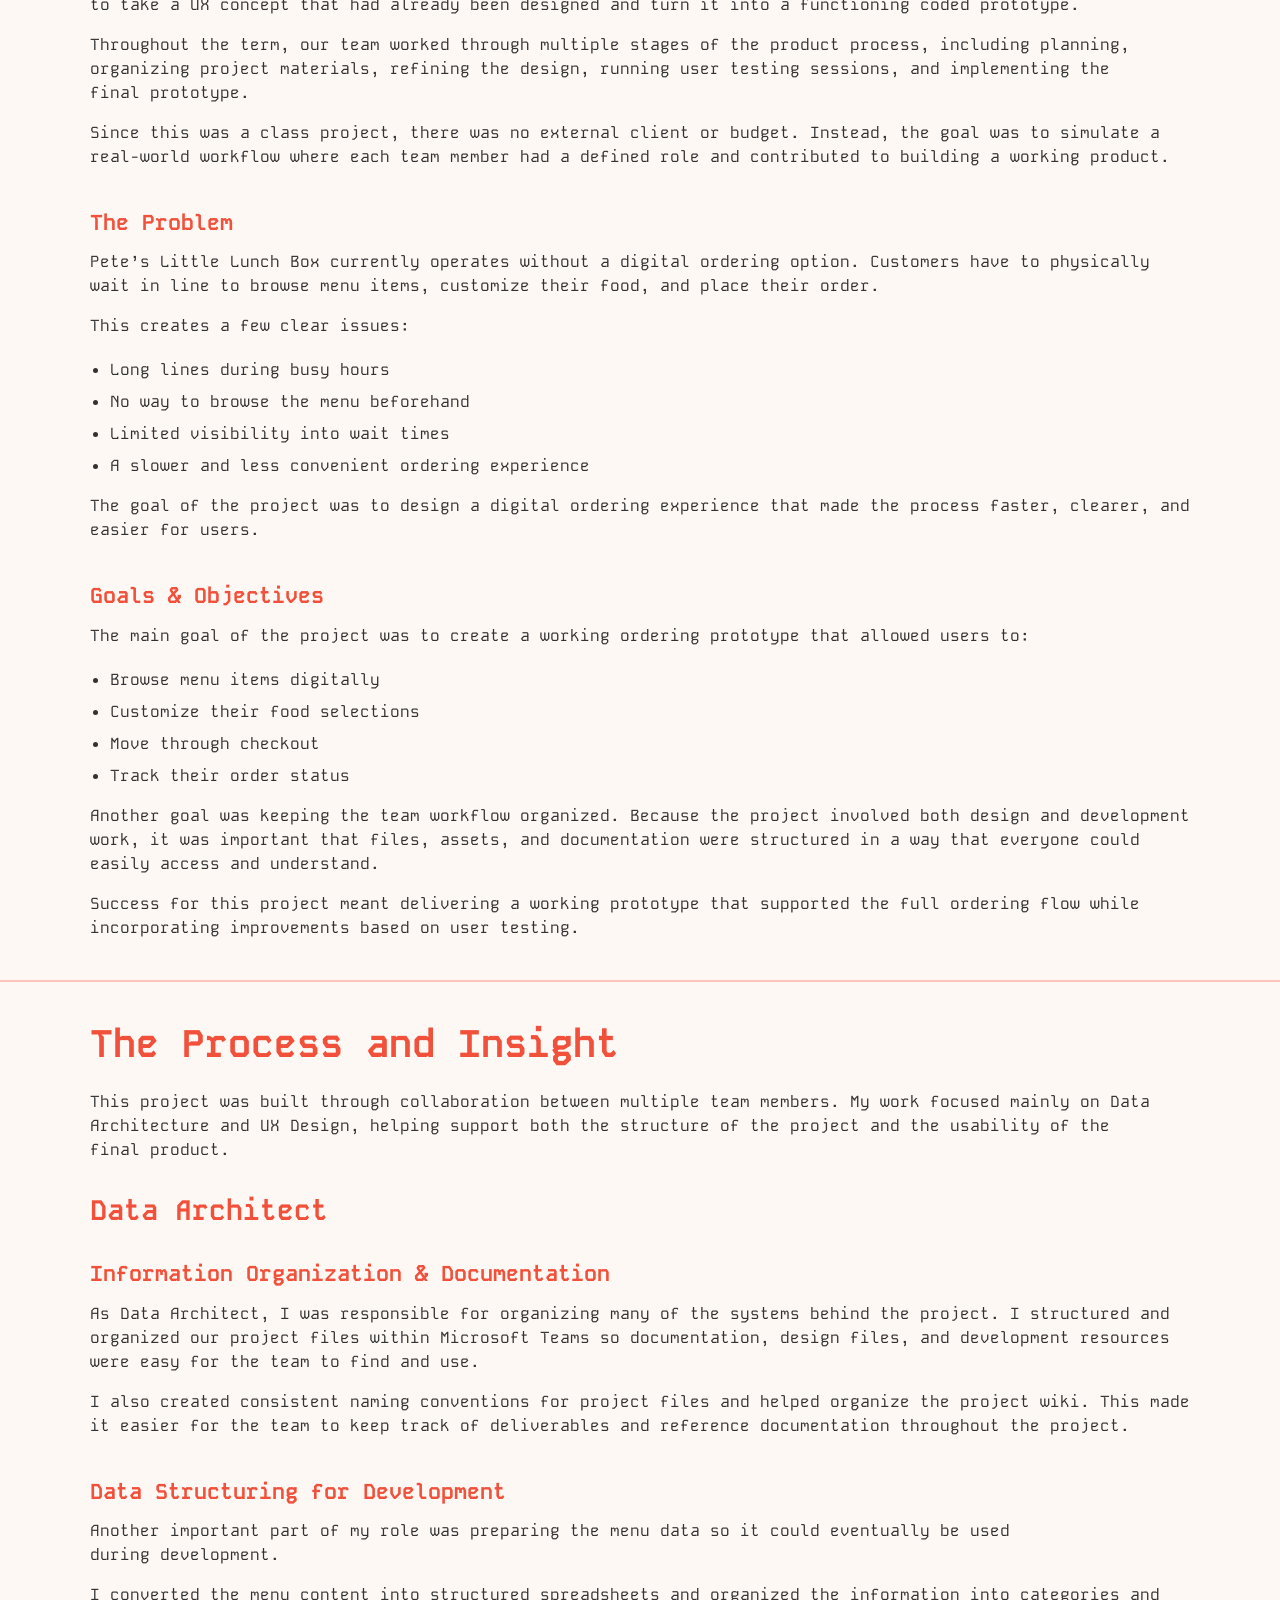
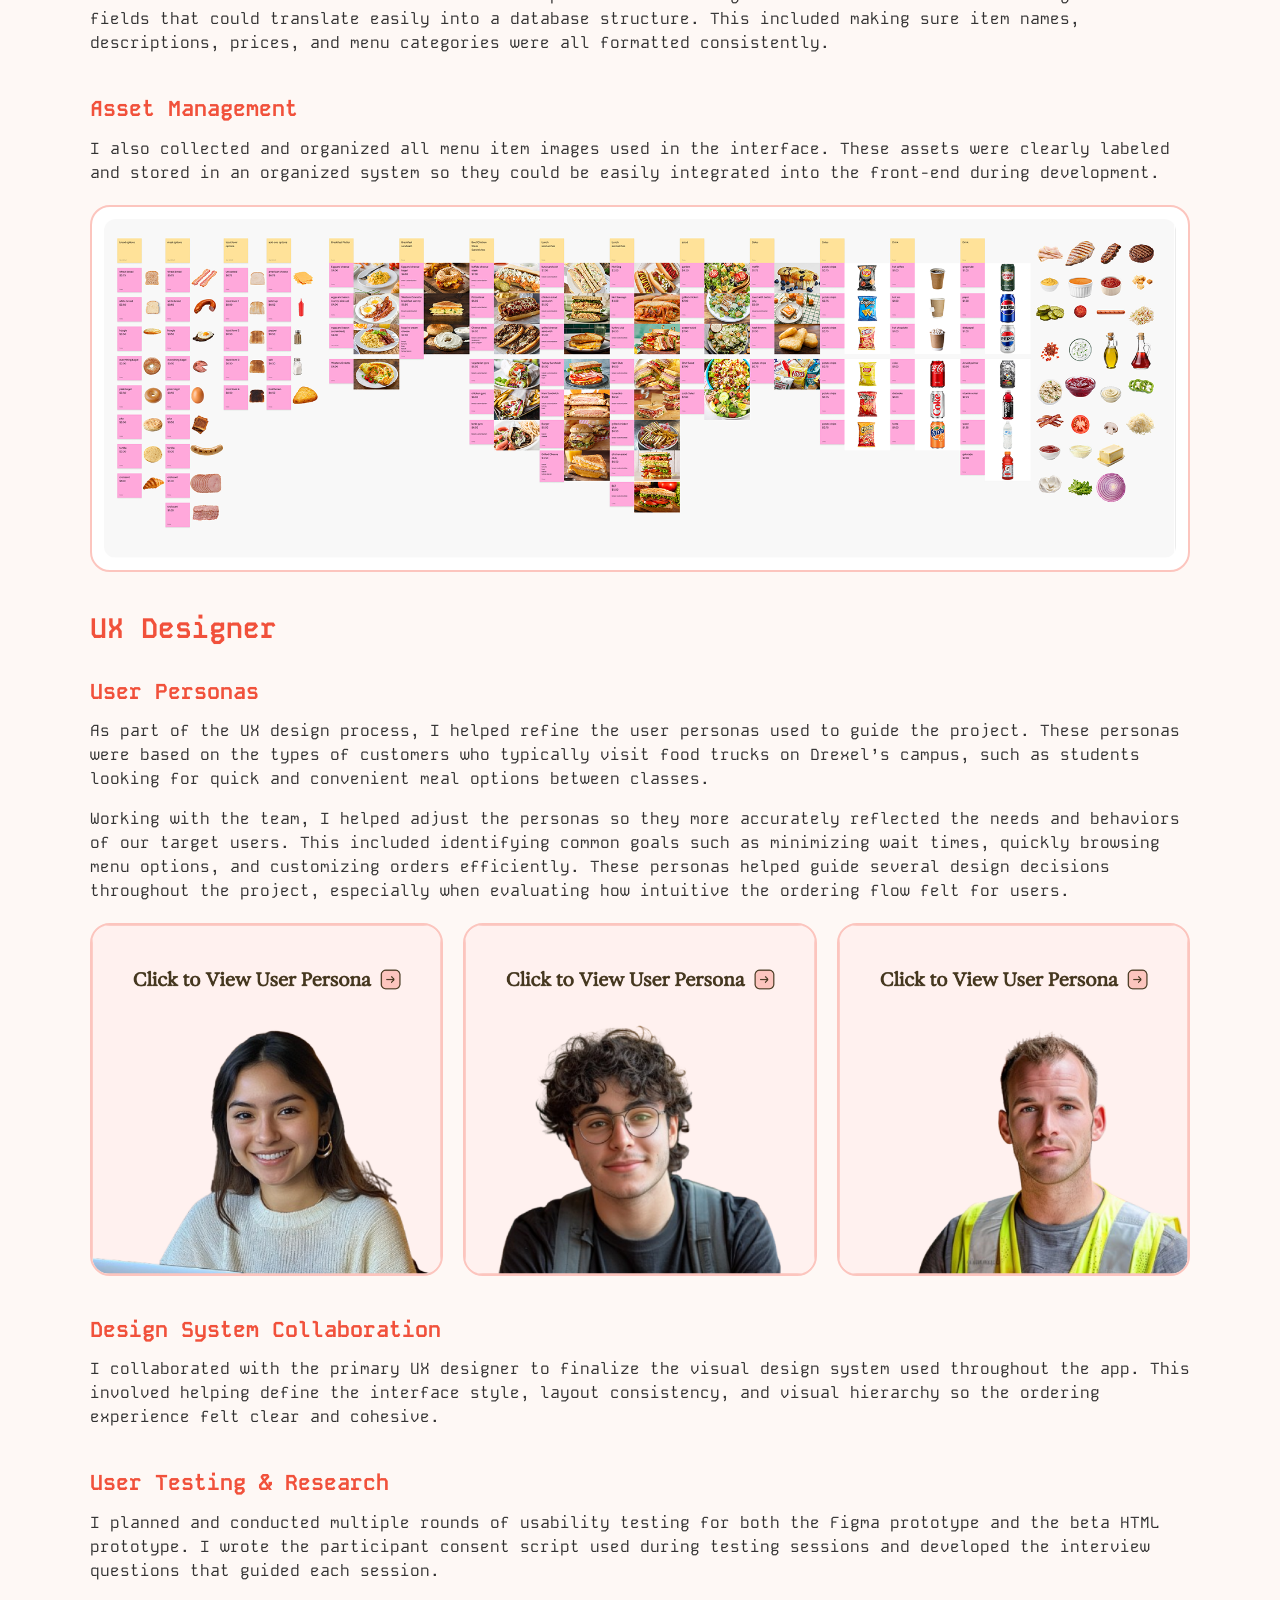
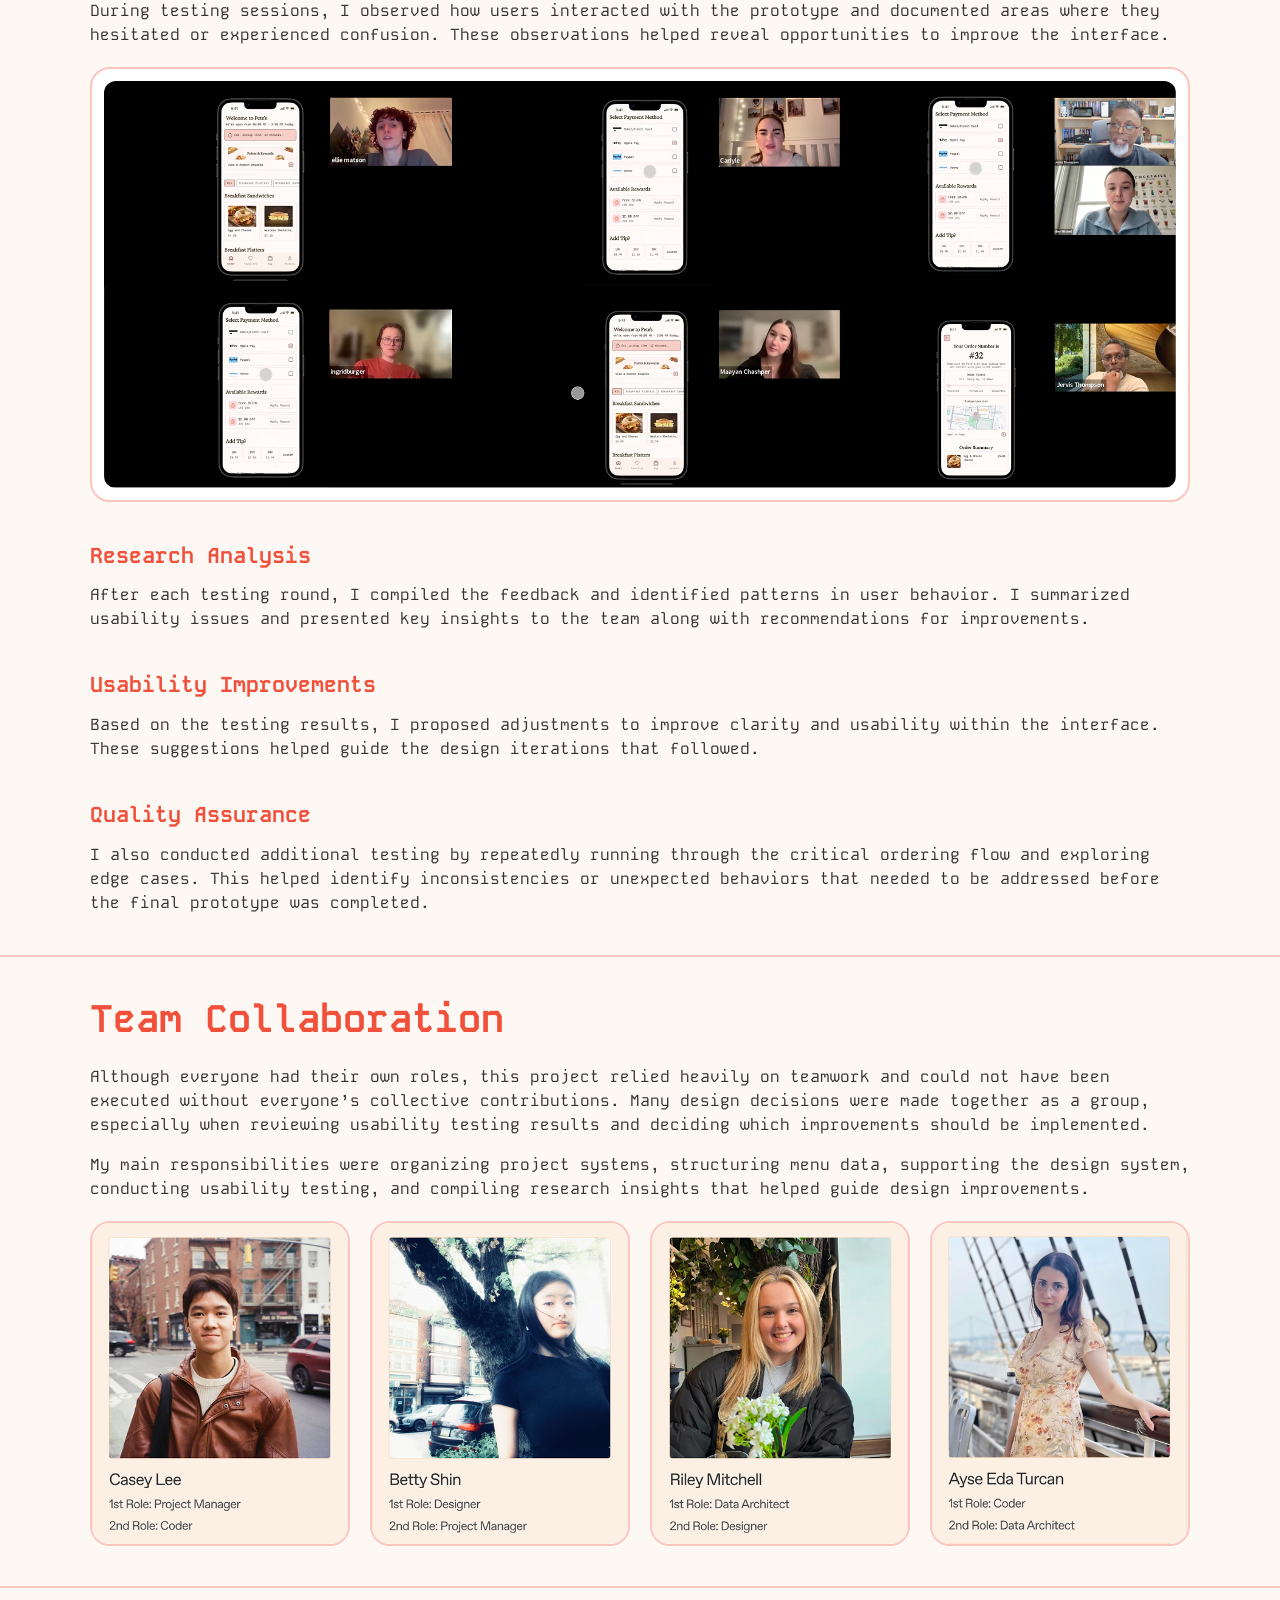
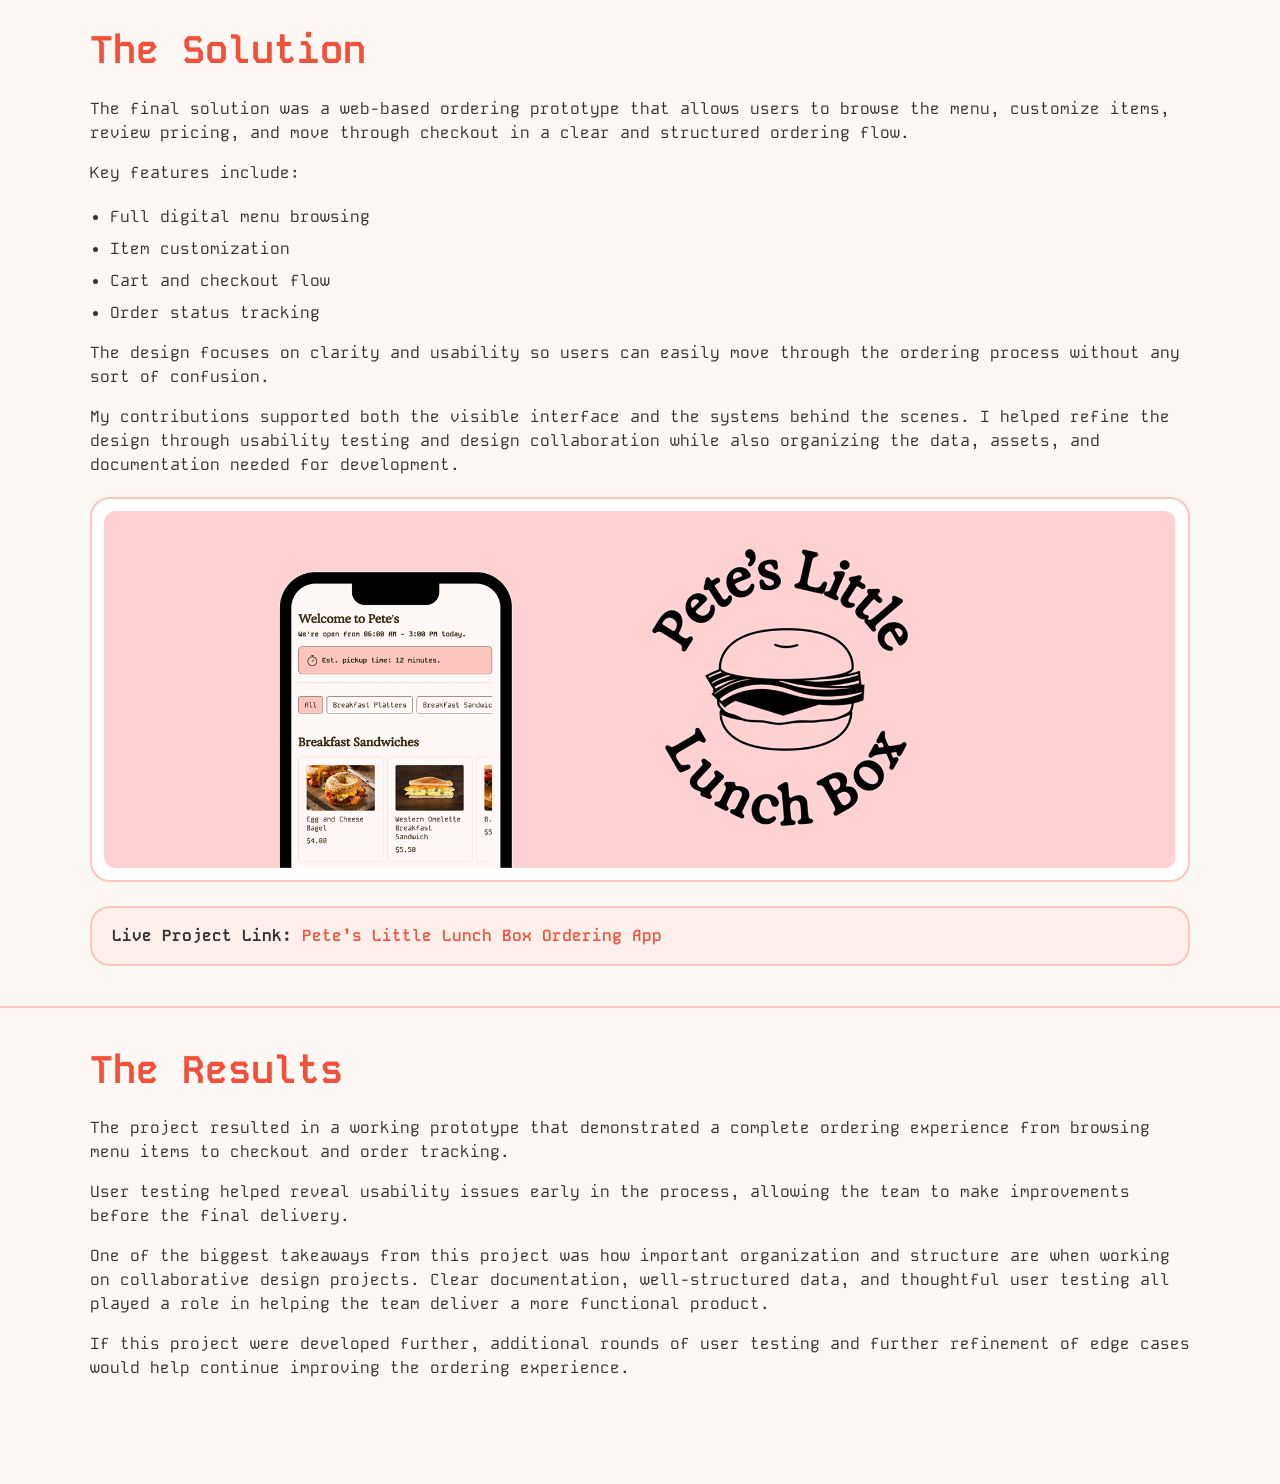
==== commit cd4256ae: "update formatting" ====
--- a/index.html
+++ b/index.html
@@ -24,7 +24,8 @@
       <section class="case-study-section hero-section" id="hero">
         <div class="content-wrapper">
           <figure class="media-frame hero-frame">
-            <img src="images/petes-hero-image.png" alt="Final interface of the Pete’s Little Lunch Box ordering app" />
+            <img src="images/petes-hero-image.png" alt="Hero image of the Pete’s Little Lunch Box ordering app interface" />
+          </figure>
         </div>
       </section>
 
@@ -47,12 +48,11 @@
             </p>
           </div>
 
-              <div class="section-media-grid two-up">
-                <figure class="media-frame">
-                  <img src="images/barc-banner.png" alt="public-team-website banner" />
-                </figure>
-              </div>
-
+          <div class="section-media-grid two-up">
+            <figure class="media-frame">
+              <img src="images/barc-banner.png" alt="BARC public team website banner" />
+            </figure>
+          </div>
         </div>
       </section>
 
@@ -181,7 +181,6 @@
               <div class="section-media-grid two-up">
                 <figure class="media-frame">
                   <img src="images/menu-items.png" alt="Organized menu item imagery used in the interface" />
-                  <figcaption> Organized menu item assets. </figcaption>
                 </figure>
               </div>
             </section>
@@ -205,15 +204,15 @@
 
               <section class="persona-gallery">
                 <a class="persona-card" href="https://www.figma.com/design/kBJApOoVxtbfwPbIxrkg0P/IDM-216-Pete-s-Design?node-id=2173-12579&t=QNuQgm3RpnSFB33H-1" target="_blank" rel="noopener noreferrer">
-                  <img src="images/up1.png" alt="User persona 1">
+                  <img src="images/up1.png" alt="User persona for a student customer" />
                 </a>
 
                 <a class="persona-card" href="https://www.figma.com/design/kBJApOoVxtbfwPbIxrkg0P/IDM-216-Pete-s-Design?node-id=2173-12580&t=QNuQgm3RpnSFB33H-1" target="_blank" rel="noopener noreferrer">
-                  <img src="images/up2.png" alt="User persona 2">
+                  <img src="images/up2.png" alt="User persona for a frequent campus food truck customer" />
                 </a>
 
                 <a class="persona-card" href="https://www.figma.com/design/kBJApOoVxtbfwPbIxrkg0P/IDM-216-Pete-s-Design?node-id=2173-12581&t=QNuQgm3RpnSFB33H-1" target="_blank" rel="noopener noreferrer">
-                  <img src="images/up3.png" alt="User persona 3">
+                  <img src="images/up3.png" alt="User persona for a campus user with quick meal needs" />
                 </a>
               </section>
             </section>
@@ -242,7 +241,6 @@
               <div class="section-media-grid two-up">
                 <figure class="media-frame">
                   <img src="images/user-testing.png" alt="Zoom interview sessions used for usability testing" />
-                  <figcaption>Screenshots of Zoom interview sessions from usability testing</figcaption>
                 </figure>
               </div>
             </section>
@@ -274,48 +272,43 @@
               </div>
             </section>
           </section>
-
-        </div>
-      </section>
-
-    <!-- Team Collaboration -->
-      <section class="case-study-section" id="solution">
+        </div>
+      </section>
+
+      <!-- Team Collaboration -->
+      <section class="case-study-section" id="team-collaboration">
         <div class="content-wrapper">
           <h2 class="section-title">Team Collaboration</h2>
 
-              <div class="text-block">
-                <p>
-                  Although everyone had their own roles, this project relied heavily on teamwork and could not have been executed without everyone’s collective contributions. Many design decisions were made together as a group, especially when reviewing usability testing results and deciding which improvements should be implemented.
-                </p>
-
-                <p>
-                  My main responsibilities were organizing project systems, structuring menu data, supporting the design system, conducting usability testing, and compiling research insights that helped guide design improvements.
-                </p>
-              </div>
-              
-
-              <section class="team-gallery">
-                <a class="team-card">
-                  <img src="images/meet-the-team-cl.png" alt="User persona 1">
-                </a>
-
-                <a class="team-card">
-                  <img src="images/meet-the-team-bs.png" alt="User persona 1">
-                </a>
-
-                <a class="team-card">
-                  <img src="images/meet-the-team-rm.png" alt="User persona 1">
-                </a>
-
-                <a class="team-card">
-                  <img src="images/meet-the-team-at.png" alt="User persona 1">
-                </a>
-              </section>
-                  
-              </div>
-              </section>
-
-
+          <div class="text-block">
+            <p>
+              Although everyone had their own roles, this project relied heavily on teamwork and could not have been executed without everyone’s collective contributions. Many design decisions were made together as a group, especially when reviewing usability testing results and deciding which improvements should be implemented.
+            </p>
+
+            <p>
+              My main responsibilities were organizing project systems, structuring menu data, supporting the design system, conducting usability testing, and compiling research insights that helped guide design improvements.
+            </p>
+          </div>
+
+          <section class="team-gallery">
+            <a class="team-card">
+              <img src="images/meet-the-team-cl.png" alt="Meet the team card for Carlyle" />
+            </a>
+
+            <a class="team-card">
+              <img src="images/meet-the-team-bs.png" alt="Meet the team card for Betty Shin" />
+            </a>
+
+            <a class="team-card">
+              <img src="images/meet-the-team-rm.png" alt="Meet the team card for Riley Mitchell" />
+            </a>
+
+            <a class="team-card">
+              <img src="images/meet-the-team-at.png" alt="Meet the team card for Alyssa" />
+            </a>
+          </section>
+        </div>
+      </section>
 
       <!-- The Solution -->
       <section class="case-study-section" id="solution">
@@ -347,14 +340,14 @@
 
           <div class="section-media-grid two-up">
             <figure class="media-frame">
-              <img src="images/app-banner.png" alt="Final interface of the Pete’s Little Lunch Box ordering app" />
+              <img src="images/app-banner.png" alt="Final interface banner for the Pete’s Little Lunch Box ordering app" />
             </figure>
           </div>
 
           <div class="project-link-block">
             <p>
               <strong>Live Project Link:</strong>
-              <a href=" https://digmstudents.westphal.drexel.edu/~aet76/idm216/final/" target="_blank" rel="noopener noreferrer">Pete’s Little Lunch Box Ordering App</a>
+              <a href="https://digmstudents.westphal.drexel.edu/~aet76/idm216/final/" target="_blank" rel="noopener noreferrer">Pete’s Little Lunch Box Ordering App</a>
             </p>
           </div>
         </div>
--- a/style.css
+++ b/style.css
@@ -24,19 +24,6 @@
 
 html {
     scroll-behavior: smooth;
-}
-
-
-.banner {
-    width: 100%;
-    overflow: hidden;
-}
-
-.banner img {
-    width: 100%;
-    height: auto;
-    display: block;
-    object-fit: cover;
 }
 
 body,
@@ -186,6 +173,19 @@
     color: var(--text-color);
 }
 
+/* BANNER */
+.banner {
+    width: 100%;
+    overflow: hidden;
+}
+
+.banner img {
+    width: 100%;
+    height: auto;
+    display: block;
+    object-fit: cover;
+}
+
 /* HERO */
 .hero-section {
     padding-top: 1rem;
@@ -252,36 +252,12 @@
     background: rgba(252, 197, 190, 0.18);
 }
 
-/* OPTIONAL IMAGE HOVER */
-.media-frame:hover,
-.hero-frame img:hover {
-    transform: scale(1.01);
-    box-shadow: 0 2px 8px rgba(0, 0, 0, 0.08);
-    transition: transform 0.3s ease, box-shadow 0.3s ease;
-}
-
-
-
+/* PERSONA GALLERY */
 .persona-gallery {
     display: grid;
     grid-template-columns: repeat(3, 1fr);
     gap: 1.25rem;
     margin-top: 1.25rem;
-}
-
-.persona-card {
-    display: block;
-    border: 2px solid var(--secondary-color);
-    border-radius: var(--border-radius);
-    overflow: hidden;
-    background: white;
-    transition: transform 0.3s ease, box-shadow 0.3s ease, border-color 0.3s ease;
-}
-
-.persona-card img {
-    width: 100%;
-    height: auto;
-    display: block;
 }
 
 .persona-card {
@@ -292,6 +268,12 @@
     overflow: hidden;
     background: white;
     transition: transform 0.3s ease, box-shadow 0.3s ease, border-color 0.3s ease;
+}
+
+.persona-card img {
+    width: 100%;
+    height: auto;
+    display: block;
 }
 
 .persona-card::after {
@@ -307,56 +289,26 @@
     transition: opacity 0.3s ease;
 }
 
-.persona-card:hover::after {
-    opacity: 1;
-}
-
 .persona-card:hover {
     transform: translateY(-4px);
     box-shadow: 0 8px 18px rgba(0, 0, 0, 0.12);
     border-color: var(--title-color);
 }
 
+.persona-card:hover::after {
+    opacity: 1;
+}
+
 .persona-card:active {
     transform: scale(0.99);
 }
 
-@media (max-width: 900px) {
-    .persona-gallery {
-        grid-template-columns: repeat(2, 1fr);
-    }
-}
-
-@media (max-width: 600px) {
-    .persona-gallery {
-        grid-template-columns: 1fr;
-    }
-}
-
-
-
-
-
+/* TEAM GALLERY */
 .team-gallery {
     display: grid;
     grid-template-columns: repeat(4, 1fr);
     gap: 1.25rem;
     margin-top: 1.25rem;
-}
-
-.team-card {
-    display: block;
-    border: 2px solid var(--secondary-color);
-    border-radius: var(--border-radius);
-    overflow: hidden;
-    background: white;
-    transition: transform 0.3s ease, box-shadow 0.3s ease, border-color 0.3s ease;
-}
-
-.team-card img {
-    width: 100%;
-    height: auto;
-    display: block;
 }
 
 .team-card {
@@ -369,21 +321,10 @@
     transition: transform 0.3s ease, box-shadow 0.3s ease, border-color 0.3s ease;
 }
 
-
-.team-card::after {
-    position: absolute;
-    inset: auto 0 0 0;
-    background: rgba(241, 81, 59, 0.9);
-    color: var(--background-color);
-    text-align: center;
-    padding: 0.75rem;
-    font-size: 0.9rem;
-    opacity: 0;
-    transition: opacity 0.3s ease;
-}
-
-.team-card:hover::after {
-    opacity: 1;
+.team-card img {
+    width: 100%;
+    height: auto;
+    display: block;
 }
 
 .team-card:hover {
@@ -392,21 +333,21 @@
     border-color: var(--title-color);
 }
 
+.team-card:active {
+    transform: scale(0.99);
+}
+
+/* RESPONSIVE */
 @media (max-width: 900px) {
+    .persona-gallery {
+        grid-template-columns: repeat(2, 1fr);
+    }
+
     .team-gallery {
         grid-template-columns: repeat(2, 1fr);
     }
 }
 
-@media (max-width: 600px) {
-    .team-gallery {
-        grid-template-columns: 1fr;
-    }
-}
-
-
-
-/* RESPONSIVE */
 @media (max-width: 768px) {
     .page {
         padding-bottom: 2rem;
@@ -426,6 +367,13 @@
 
     .section-media-grid.two-up,
     .section-media-grid.three-up {
+        grid-template-columns: 1fr;
+    }
+}
+
+@media (max-width: 600px) {
+    .persona-gallery,
+    .team-gallery {
         grid-template-columns: 1fr;
     }
 }
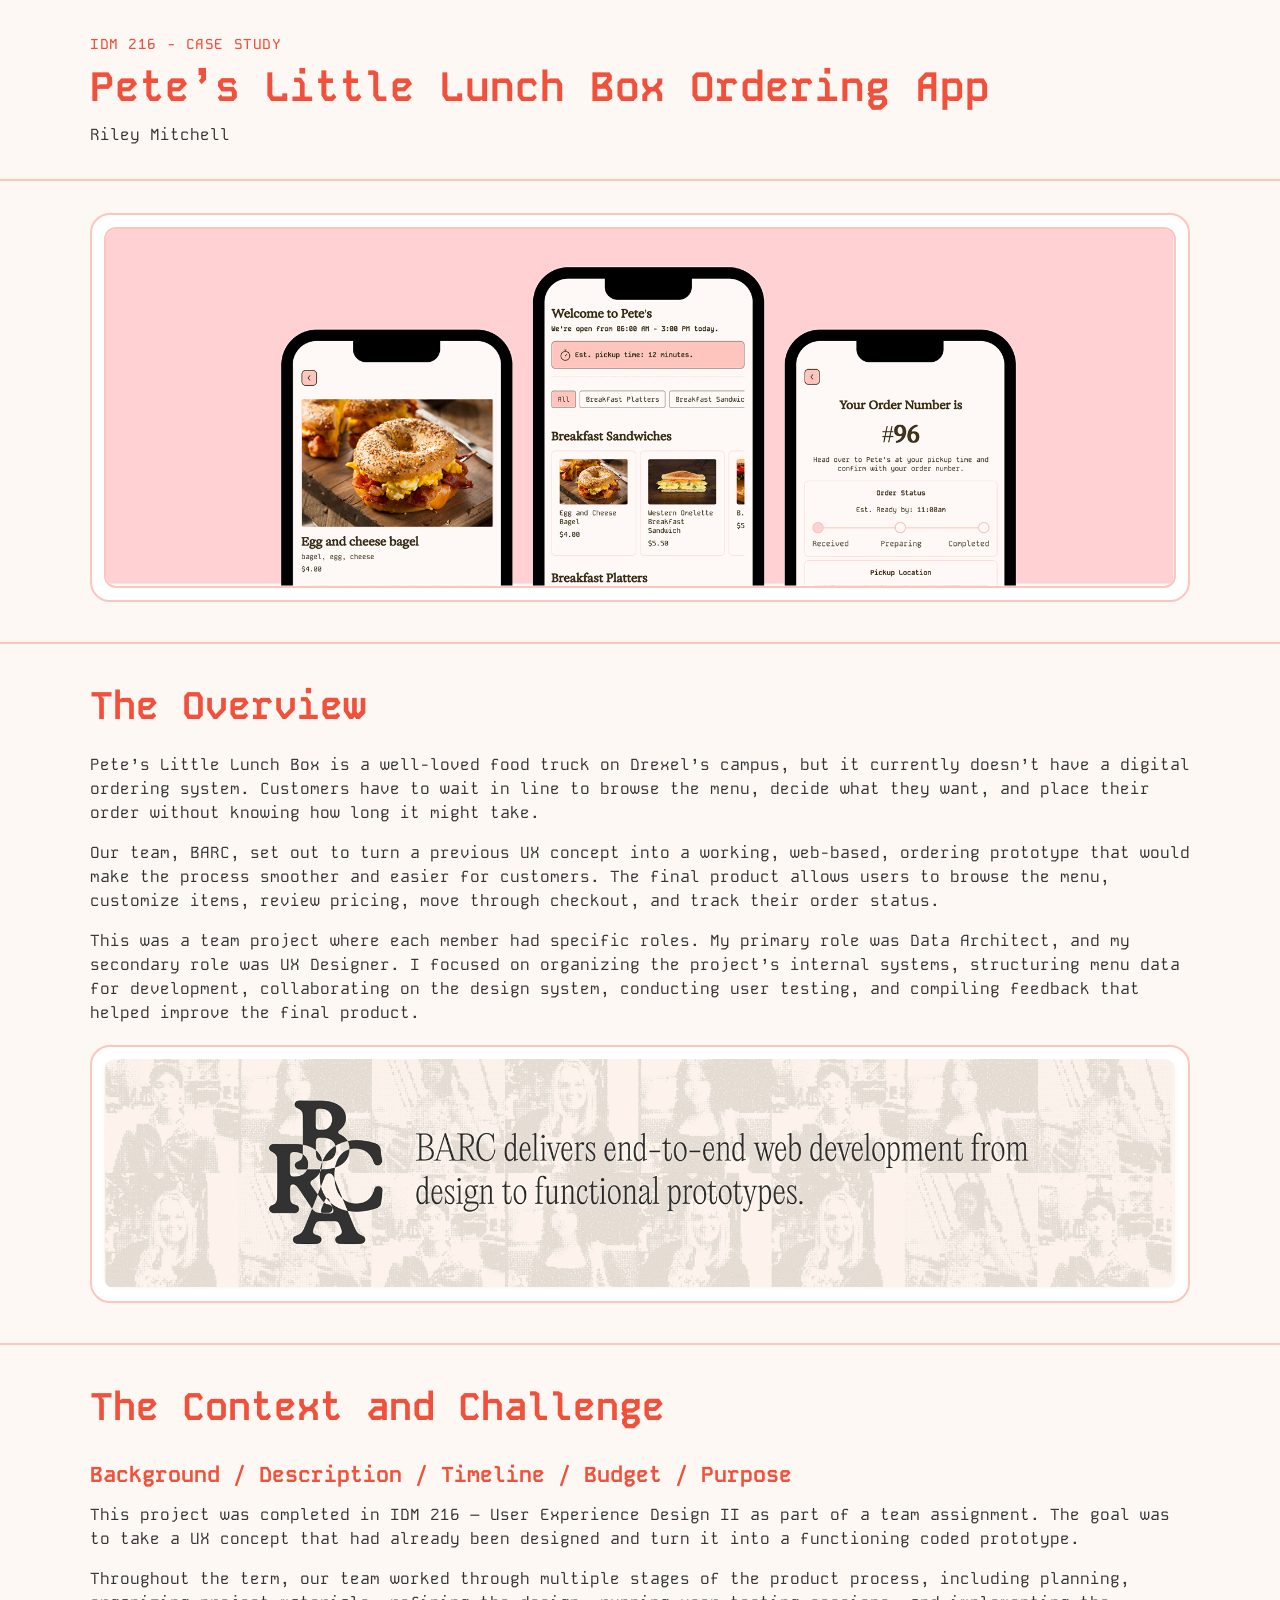
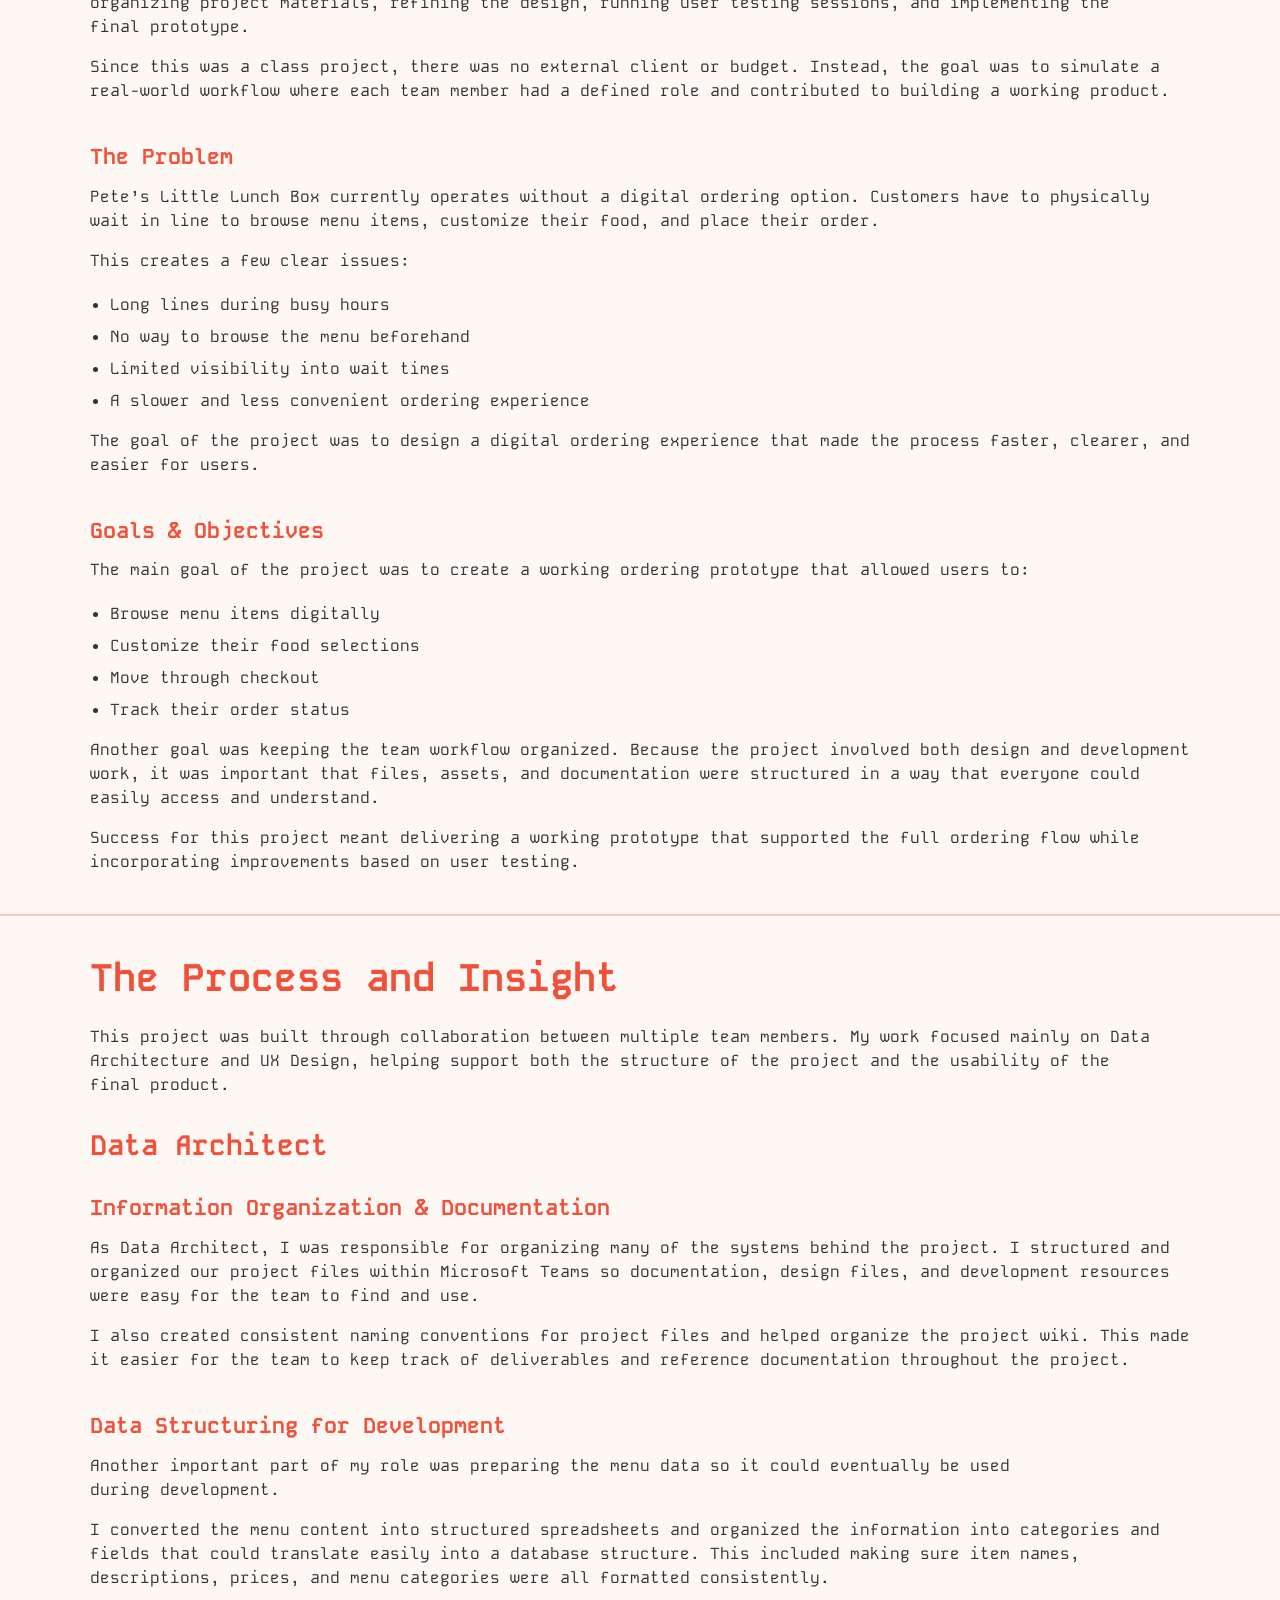
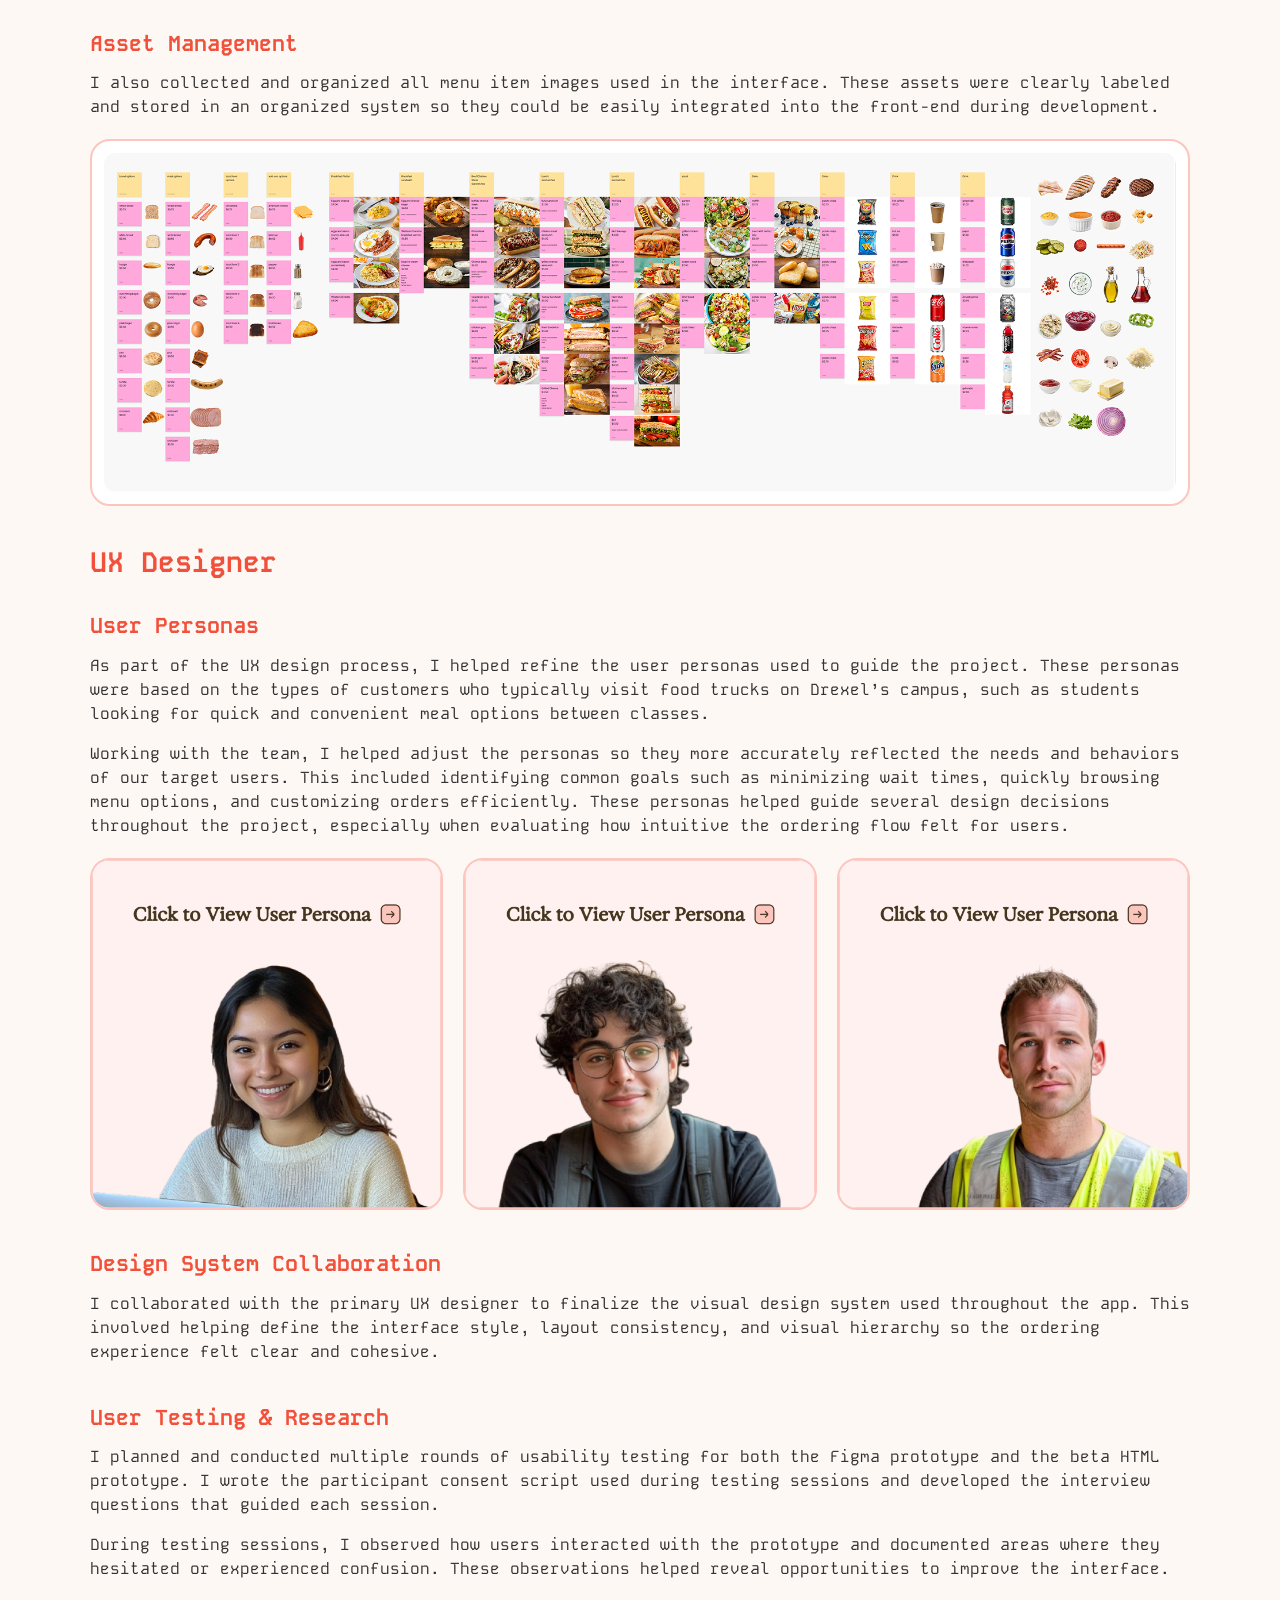
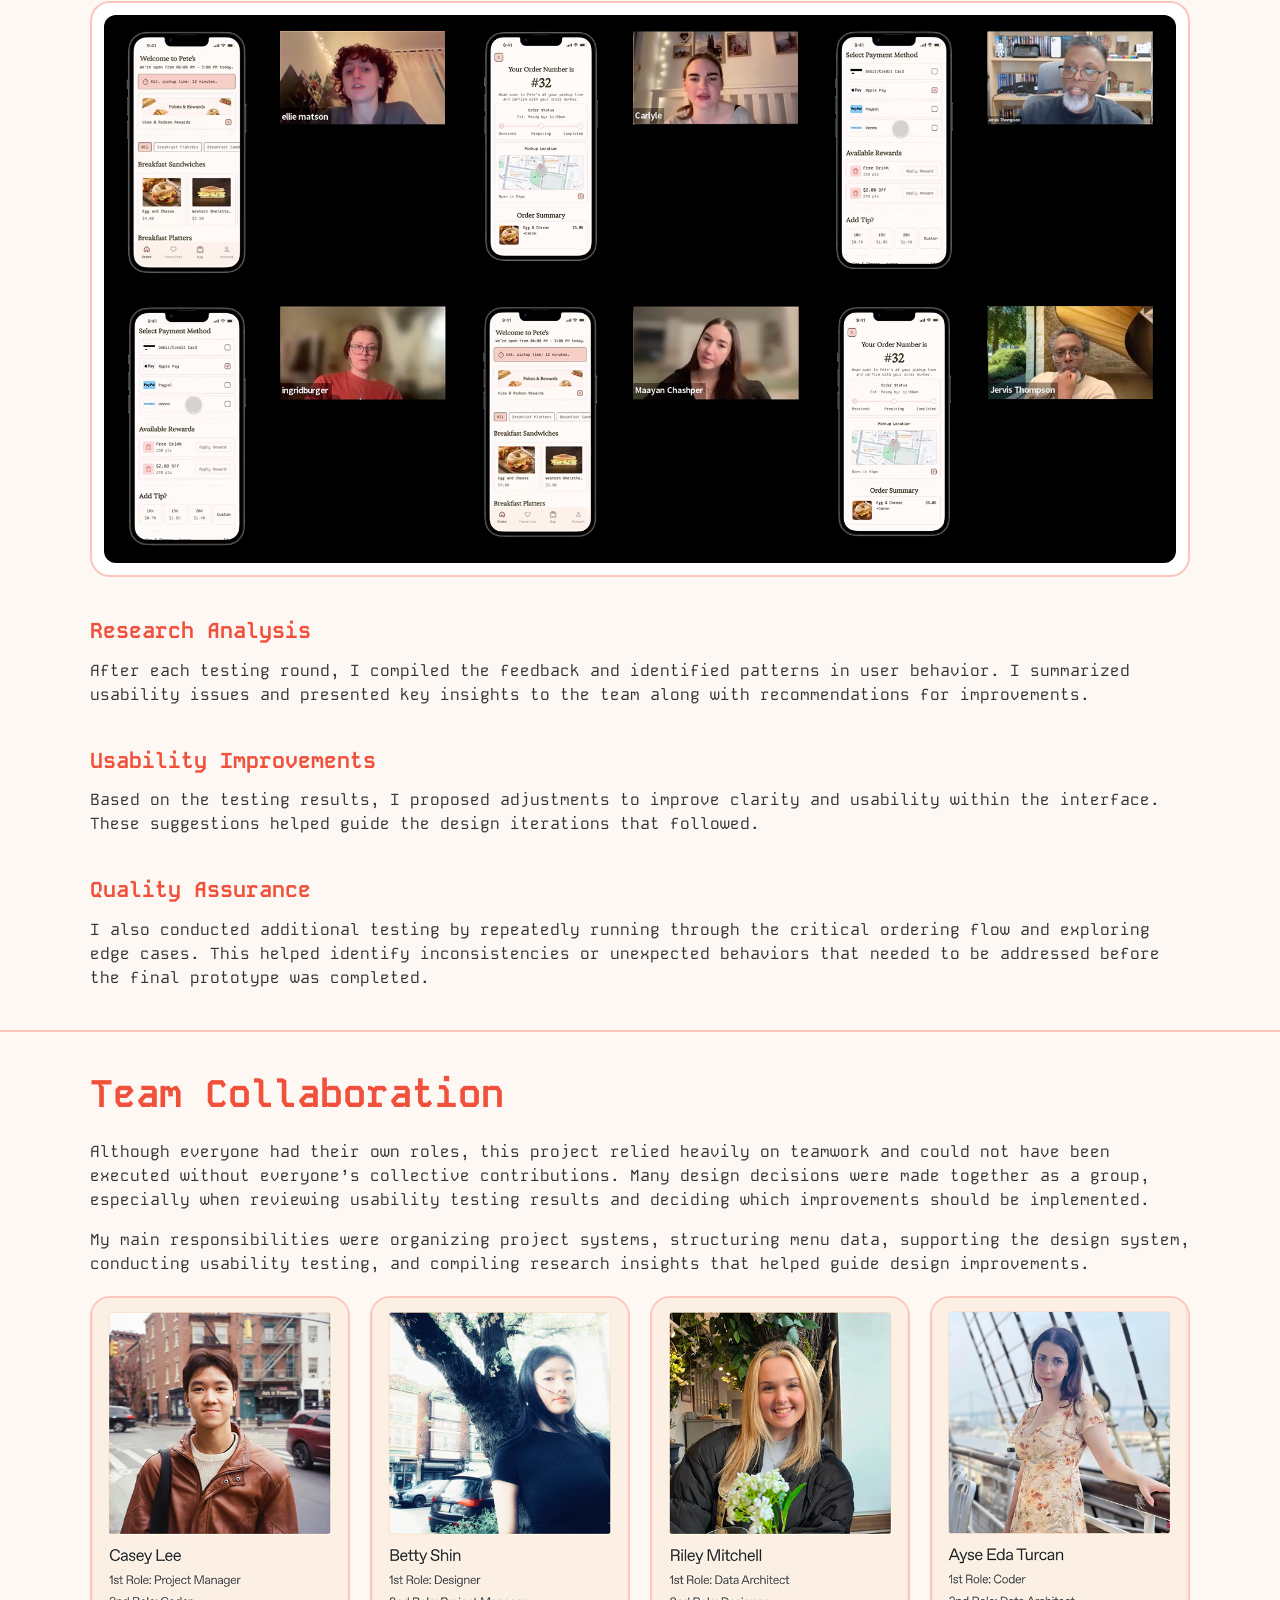
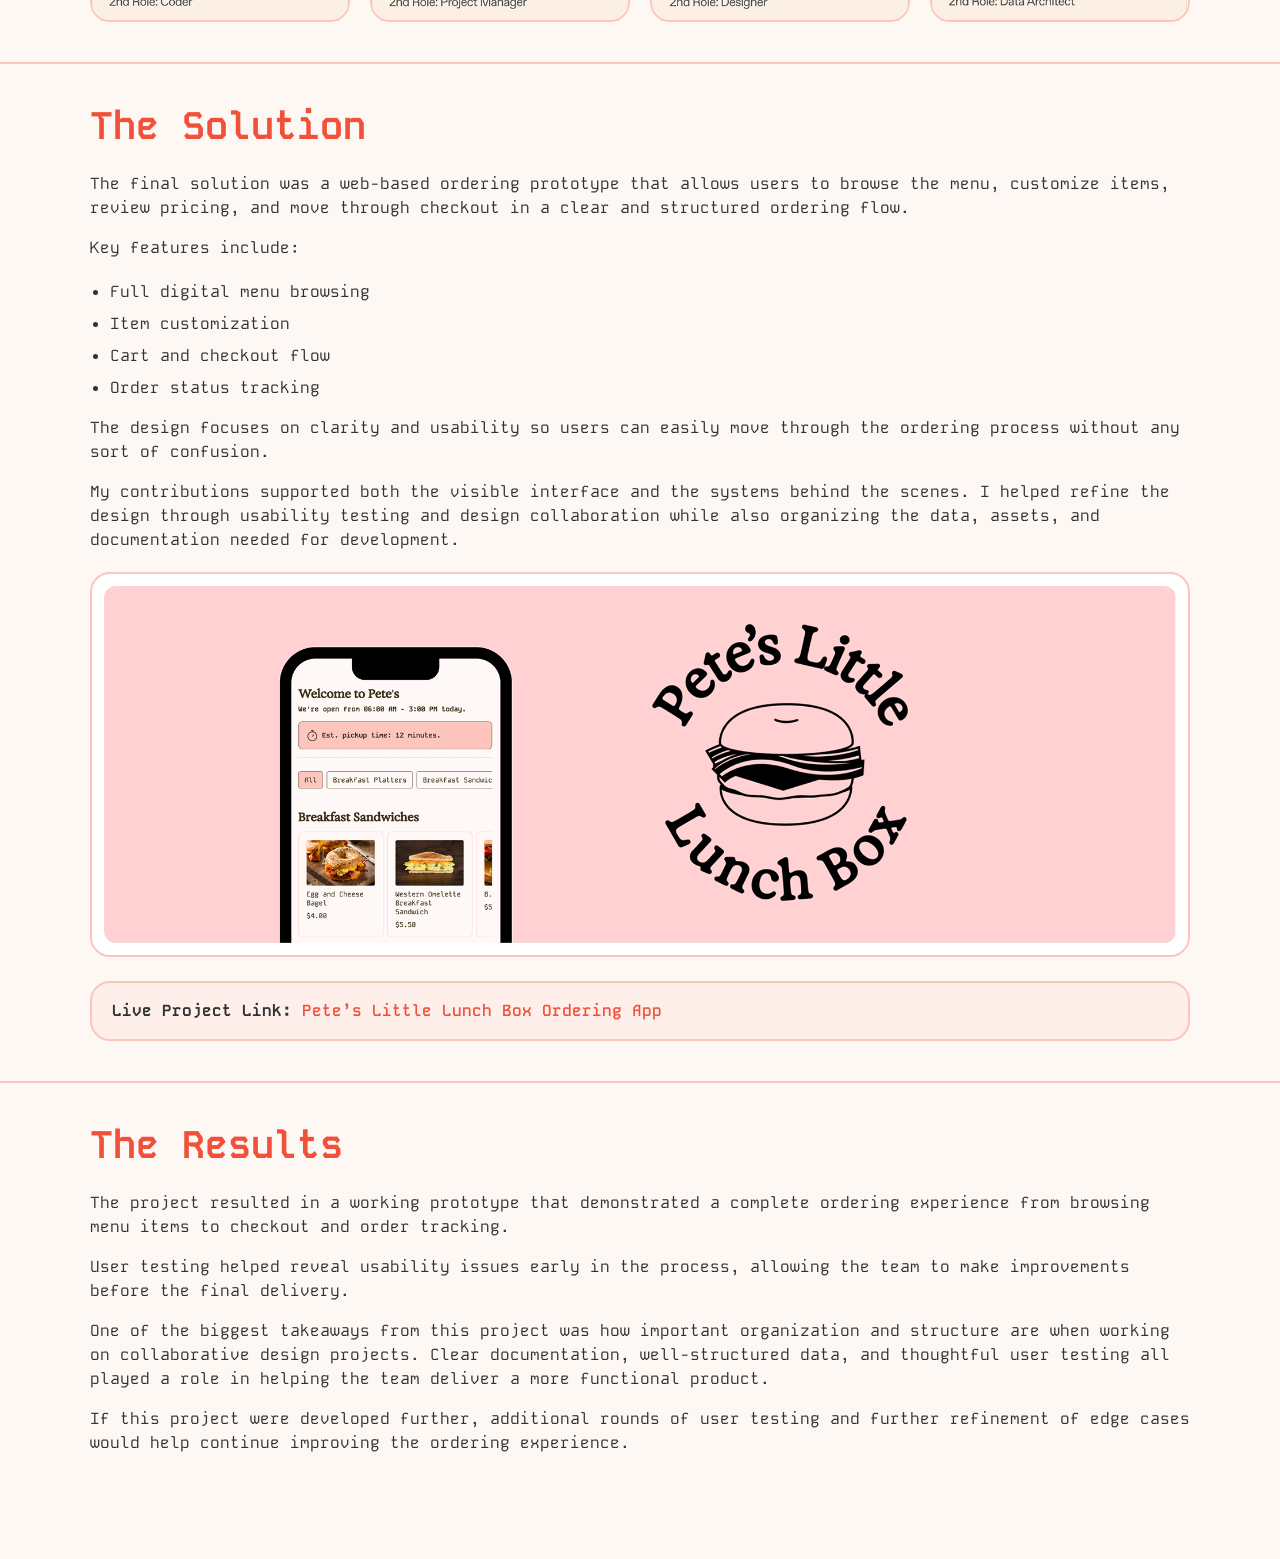
==== commit b955c0bd: "update" ====
--- a/index.html
+++ b/index.html
@@ -12,9 +12,9 @@
 
     <header class="case-study-header">
       <div class="content-wrapper">
-        <p class="eyebrow">IDM 216</p>
+        <p class="eyebrow">IDM 216 - Case Study</p>
         <h1 class="case-study-title">Pete’s Little Lunch Box Ordering App</h1>
-        <p class="case-study-subtitle">Case Study</p>
+        <p class="case-study-subtitle">Riley Mitchell</p>
       </div>
     </header>
 
@@ -291,21 +291,21 @@
           </div>
 
           <section class="team-gallery">
-            <a class="team-card">
-              <img src="images/meet-the-team-cl.png" alt="Meet the team card for Carlyle" />
-            </a>
-
-            <a class="team-card">
+            <div class="team-card">
+              <img src="images/meet-the-team-cl.png" alt="Meet the team card for Casey Lee" />
+            </div>
+
+            <div class="team-card">
               <img src="images/meet-the-team-bs.png" alt="Meet the team card for Betty Shin" />
-            </a>
-
-            <a class="team-card">
+            </div>
+
+            <div class="team-card">
               <img src="images/meet-the-team-rm.png" alt="Meet the team card for Riley Mitchell" />
-            </a>
-
-            <a class="team-card">
-              <img src="images/meet-the-team-at.png" alt="Meet the team card for Alyssa" />
-            </a>
+            </div>
+
+            <div class="team-card">
+              <img src="images/meet-the-team-at.png" alt="Meet the team card for Ayse Turcan" />
+            </div>
           </section>
         </div>
       </section>
--- a/style.css
+++ b/style.css
@@ -14,8 +14,19 @@
 }
 
 /* RESET */
-*,
-*::before,
+
+* {
+    margin: 0;
+    padding: 0;
+    box-sizing: border-box;
+}
+
+*::before {
+    margin: 0;
+    padding: 0;
+    box-sizing: border-box;
+}
+
 *::after {
     margin: 0;
     padding: 0;
@@ -26,25 +37,7 @@
     scroll-behavior: smooth;
 }
 
-body,
-a,
-p,
-h1,
-h2,
-h3,
-h4,
-h5,
-h6,
-li,
-figcaption,
-blockquote {
-    text-wrap: pretty;
-    overflow-wrap: break-word;
-    hyphens: auto;
-    text-rendering: optimizeLegibility;
-    line-height: 1.5rem;
-    text-decoration: none;
-}
+/* BASE TYPOGRAPHY */
 
 body {
     font-family: 'Kode Mono', 'Trebuchet MS', 'Lucida Sans Unicode', 'Lucida Grande', 'Lucida Sans', Arial, sans-serif;
@@ -52,7 +45,117 @@
     background: var(--background-color);
     min-height: 100vh;
     color: var(--text-color);
-}
+    text-wrap: pretty;
+    overflow-wrap: break-word;
+    hyphens: auto;
+    text-rendering: optimizeLegibility;
+    line-height: 1.5rem;
+}
+
+a {
+    text-wrap: pretty;
+    overflow-wrap: break-word;
+    hyphens: auto;
+    text-rendering: optimizeLegibility;
+    line-height: 1.5rem;
+    text-decoration: none;
+    color: var(--title-color);
+    font-weight: 600;
+}
+
+p {
+    text-wrap: pretty;
+    overflow-wrap: break-word;
+    hyphens: auto;
+    text-rendering: optimizeLegibility;
+    line-height: 1.5rem;
+}
+
+h1 {
+    text-wrap: pretty;
+    overflow-wrap: break-word;
+    hyphens: auto;
+    text-rendering: optimizeLegibility;
+    line-height: 1.5rem;
+}
+
+h2 {
+    text-wrap: pretty;
+    overflow-wrap: break-word;
+    hyphens: auto;
+    text-rendering: optimizeLegibility;
+    line-height: 1.5rem;
+}
+
+h3 {
+    text-wrap: pretty;
+    overflow-wrap: break-word;
+    hyphens: auto;
+    text-rendering: optimizeLegibility;
+    line-height: 1.5rem;
+}
+
+h4 {
+    text-wrap: pretty;
+    overflow-wrap: break-word;
+    hyphens: auto;
+    text-rendering: optimizeLegibility;
+    line-height: 1.5rem;
+}
+
+h5 {
+    text-wrap: pretty;
+    overflow-wrap: break-word;
+    hyphens: auto;
+    text-rendering: optimizeLegibility;
+    line-height: 1.5rem;
+}
+
+h6 {
+    text-wrap: pretty;
+    overflow-wrap: break-word;
+    hyphens: auto;
+    text-rendering: optimizeLegibility;
+    line-height: 1.5rem;
+}
+
+li {
+    text-wrap: pretty;
+    overflow-wrap: break-word;
+    hyphens: auto;
+    text-rendering: optimizeLegibility;
+    line-height: 1.5rem;
+}
+
+figcaption {
+    text-wrap: pretty;
+    overflow-wrap: break-word;
+    hyphens: auto;
+    text-rendering: optimizeLegibility;
+    line-height: 1.5rem;
+}
+
+blockquote {
+    text-wrap: pretty;
+    overflow-wrap: break-word;
+    hyphens: auto;
+    text-rendering: optimizeLegibility;
+    line-height: 1.5rem;
+}
+
+/* LINKS */
+
+body a:hover {
+    color: var(--text-hover-color);
+    transition: color 0.3s ease;
+}
+
+body a:active {
+    color: var(--text-active-color);
+    transition: color 0.3s ease;
+}
+
+/* IMAGES */
 
 img {
     max-width: 100%;
@@ -60,22 +163,8 @@
     display: block;
 }
 
-body a {
-    color: var(--title-color);
-    font-weight: 600;
-}
-
-body a:hover {
-    color: var(--text-hover-color);
-    transition: color 0.3s ease;
-}
-
-body a:active {
-    color: var(--text-active-color);
-    transition: color 0.3s ease;
-}
-
 /* PAGE LAYOUT */
+
 .page {
     width: 100%;
     padding-bottom: 4rem;
@@ -87,6 +176,7 @@
 }
 
 /* HEADER */
+
 .case-study-header {
     padding: 2rem 0 1rem 0;
 }
@@ -101,8 +191,8 @@
 }
 
 .case-study-title {
-    font-size: clamp(2rem, 4vw, 3.75rem);
-    line-height: 1.1;
+    font-size: clamp(1.7rem, 3.2vw, 3rem);
+    line-height: 1.15;
     color: var(--title-color);
     margin-bottom: 0.75rem;
 }
@@ -113,7 +203,22 @@
     margin-bottom: 1rem;
 }
 
-/* GENERAL SECTION STYLING */
+/* BANNER */
+
+.banner {
+    width: 100%;
+    overflow: hidden;
+}
+
+.banner img {
+    width: 100%;
+    height: auto;
+    display: block;
+    object-fit: cover;
+}
+
+/* SECTIONS */
+
 .case-study-section {
     padding: 2.5rem 0;
     border-top: 2px solid var(--secondary-color);
@@ -126,12 +231,18 @@
     margin-bottom: 1.5rem;
 }
 
-.subsection,
+.subsection {
+    margin-top: 2rem;
+}
+
 .role-section {
     margin-top: 2rem;
 }
 
-.role-section + .role-section,
+.role-section + .role-section {
+    margin-top: 2.5rem;
+}
+
 .subsection + .subsection {
     margin-top: 2.5rem;
 }
@@ -151,6 +262,7 @@
 }
 
 /* TEXT */
+
 .text-block {
     display: grid;
     gap: 1rem;
@@ -162,6 +274,7 @@
 }
 
 /* LISTS */
+
 .bullet-list {
     padding-left: 1.25rem;
     margin-top: 0.25rem;
@@ -173,20 +286,8 @@
     color: var(--text-color);
 }
 
-/* BANNER */
-.banner {
-    width: 100%;
-    overflow: hidden;
-}
-
-.banner img {
-    width: 100%;
-    height: auto;
-    display: block;
-    object-fit: cover;
-}
-
 /* HERO */
+
 .hero-section {
     padding-top: 1rem;
 }
@@ -209,6 +310,7 @@
 }
 
 /* MEDIA */
+
 .section-media-grid {
     display: grid;
     grid-template-columns: 1fr;
@@ -243,7 +345,8 @@
     color: var(--text-color);
 }
 
-/* LINKS */
+/* PROJECT LINK */
+
 .project-link-block {
     margin-top: 1.5rem;
     padding: 1rem 1.25rem;
@@ -253,6 +356,7 @@
 }
 
 /* PERSONA GALLERY */
+
 .persona-gallery {
     display: grid;
     grid-template-columns: repeat(3, 1fr);
@@ -304,6 +408,7 @@
 }
 
 /* TEAM GALLERY */
+
 .team-gallery {
     display: grid;
     grid-template-columns: repeat(4, 1fr);
@@ -318,7 +423,6 @@
     border-radius: var(--border-radius);
     overflow: hidden;
     background: white;
-    transition: transform 0.3s ease, box-shadow 0.3s ease, border-color 0.3s ease;
 }
 
 .team-card img {
@@ -327,22 +431,17 @@
     display: block;
 }
 
-.team-card:hover {
-    transform: translateY(-4px);
-    box-shadow: 0 8px 18px rgba(0, 0, 0, 0.12);
-    border-color: var(--title-color);
-}
-
-.team-card:active {
-    transform: scale(0.99);
-}
+
 
 /* RESPONSIVE */
+
 @media (max-width: 900px) {
     .persona-gallery {
         grid-template-columns: repeat(2, 1fr);
     }
-
+}
+
+@media (max-width: 900px) {
     .team-gallery {
         grid-template-columns: repeat(2, 1fr);
     }
@@ -352,60 +451,141 @@
     .page {
         padding-bottom: 2rem;
     }
-
+}
+
+@media (max-width: 768px) {
     .case-study-header {
         padding: 1.5rem 0 1rem 0;
     }
-
+}
+
+@media (max-width: 768px) {
     .case-study-section {
         padding: 2rem 0;
     }
-
+}
+
+@media (max-width: 768px) {
     .content-wrapper {
         width: min(100% - 1.25rem, 1100px);
     }
-
-    .section-media-grid.two-up,
+}
+
+@media (max-width: 768px) {
+    .section-media-grid.two-up {
+        grid-template-columns: 1fr;
+    }
+}
+
+@media (max-width: 768px) {
     .section-media-grid.three-up {
         grid-template-columns: 1fr;
     }
 }
 
 @media (max-width: 600px) {
-    .persona-gallery,
+    .persona-gallery {
+        grid-template-columns: 1fr;
+    }
+}
+
+@media (max-width: 600px) {
     .team-gallery {
         grid-template-columns: 1fr;
     }
 }
 
 @media (max-width: 480px) {
-    body,
-    a,
-    p,
-    h1,
-    h2,
-    h3,
-    h4,
-    h5,
-    h6,
-    li,
-    figcaption,
+    body {
+        line-height: 1.45rem;
+    }
+}
+
+@media (max-width: 480px) {
+    a {
+        line-height: 1.45rem;
+    }
+}
+
+@media (max-width: 480px) {
+    p {
+        line-height: 1.45rem;
+    }
+}
+
+@media (max-width: 480px) {
+    h1 {
+        line-height: 1.45rem;
+    }
+}
+
+@media (max-width: 480px) {
+    h2 {
+        line-height: 1.45rem;
+    }
+}
+
+@media (max-width: 480px) {
+    h3 {
+        line-height: 1.45rem;
+    }
+}
+
+@media (max-width: 480px) {
+    h4 {
+        line-height: 1.45rem;
+    }
+}
+
+@media (max-width: 480px) {
+    h5 {
+        line-height: 1.45rem;
+    }
+}
+
+@media (max-width: 480px) {
+    h6 {
+        line-height: 1.45rem;
+    }
+}
+
+@media (max-width: 480px) {
+    li {
+        line-height: 1.45rem;
+    }
+}
+
+@media (max-width: 480px) {
+    figcaption {
+        line-height: 1.45rem;
+    }
+}
+
+@media (max-width: 480px) {
     blockquote {
         line-height: 1.45rem;
     }
-
+}
+
+@media (max-width: 480px) {
     .case-study-title {
         margin-bottom: 0.5rem;
     }
-
+}
+
+@media (max-width: 480px) {
     .section-title {
         margin-bottom: 1rem;
     }
-
+}
+
+@media (max-width: 480px) {
     .media-frame {
         padding: 0.6rem;
     }
-
+}
+
+@media (max-width: 480px) {
     .project-link-block {
         padding: 0.9rem 1rem;
     }
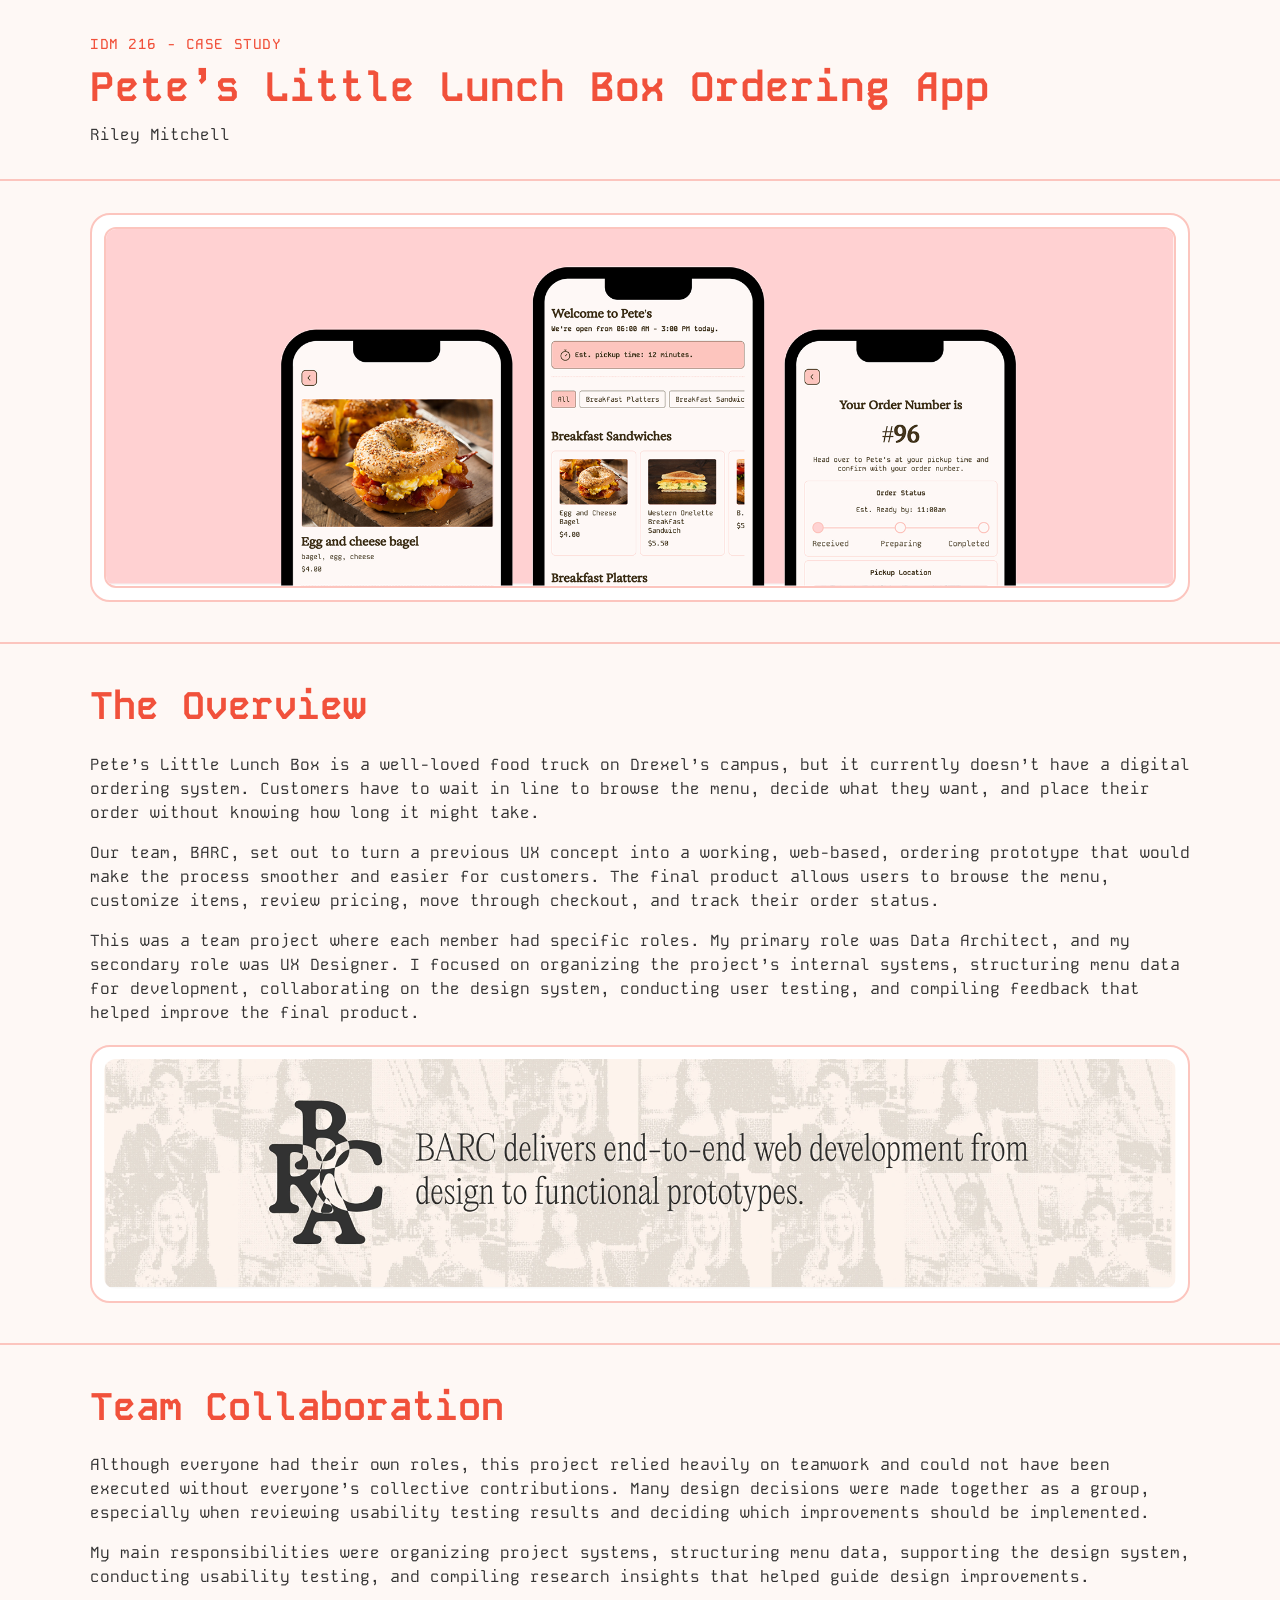
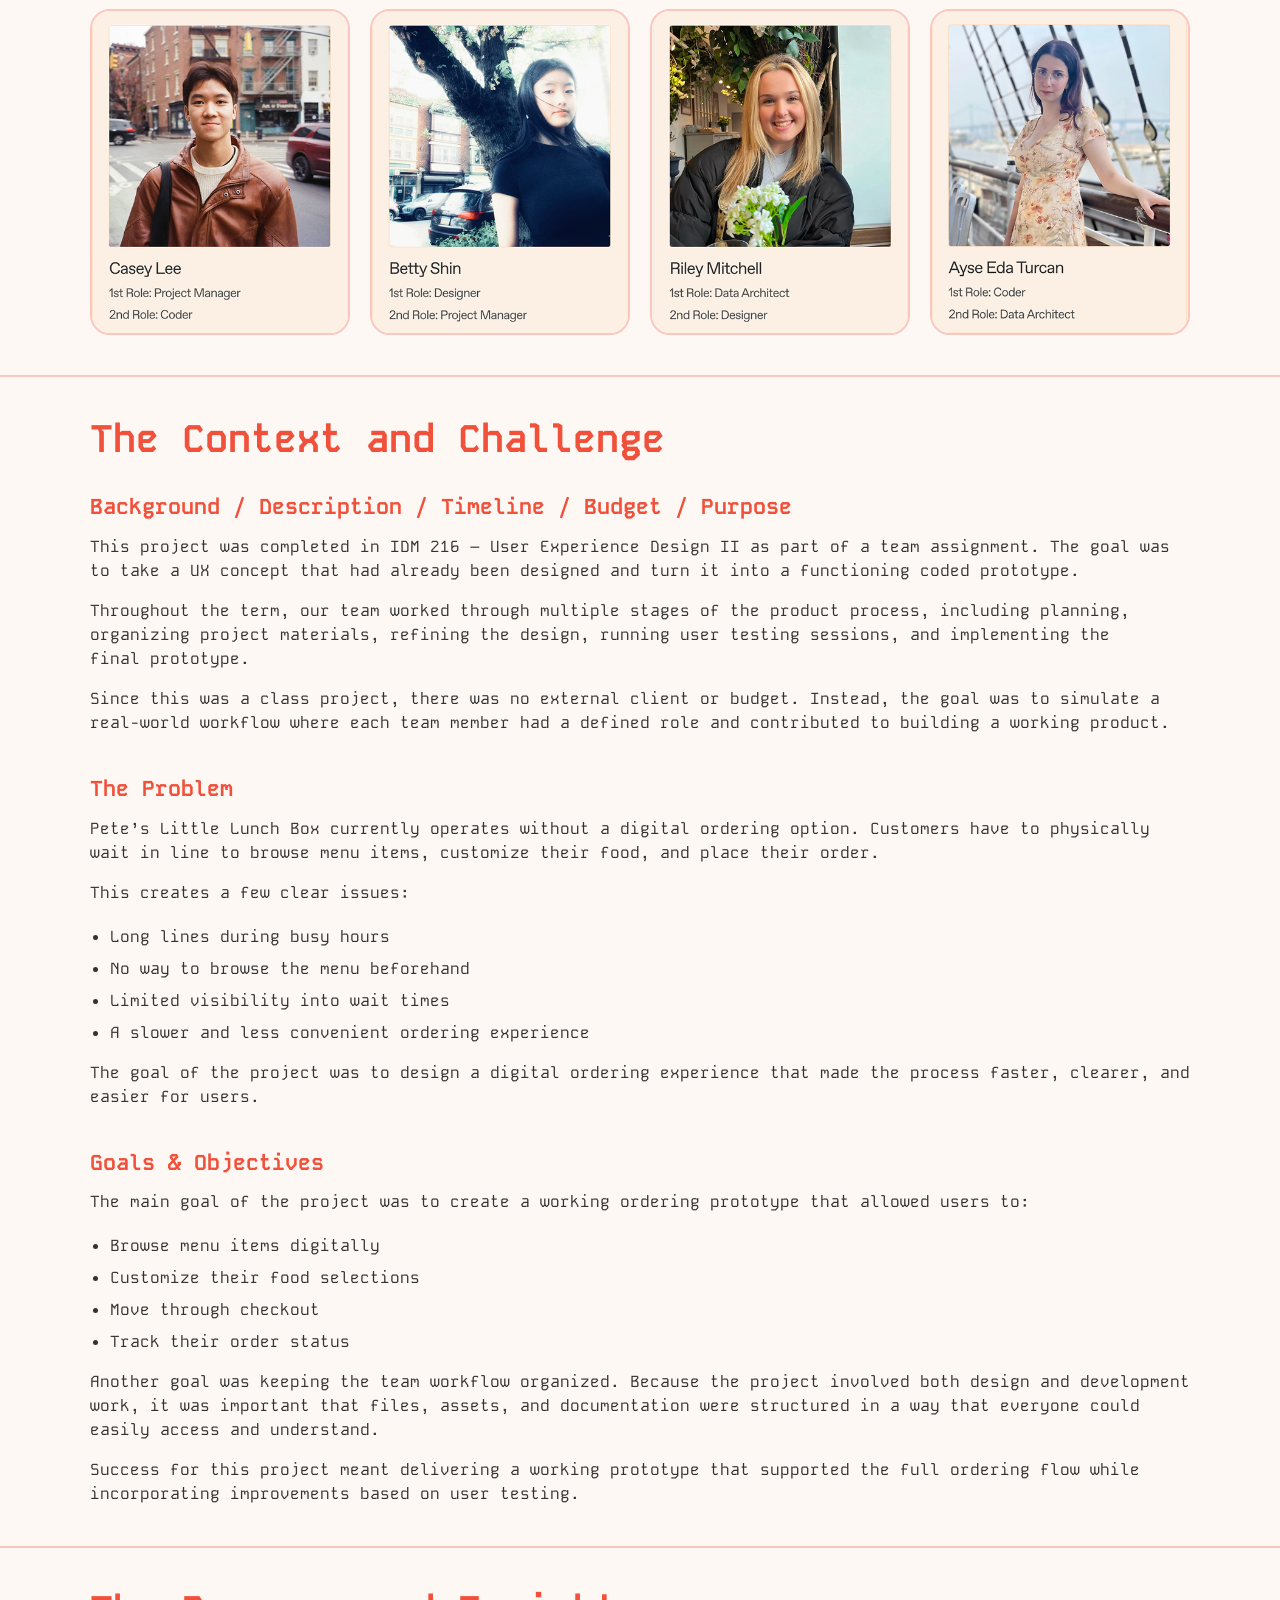
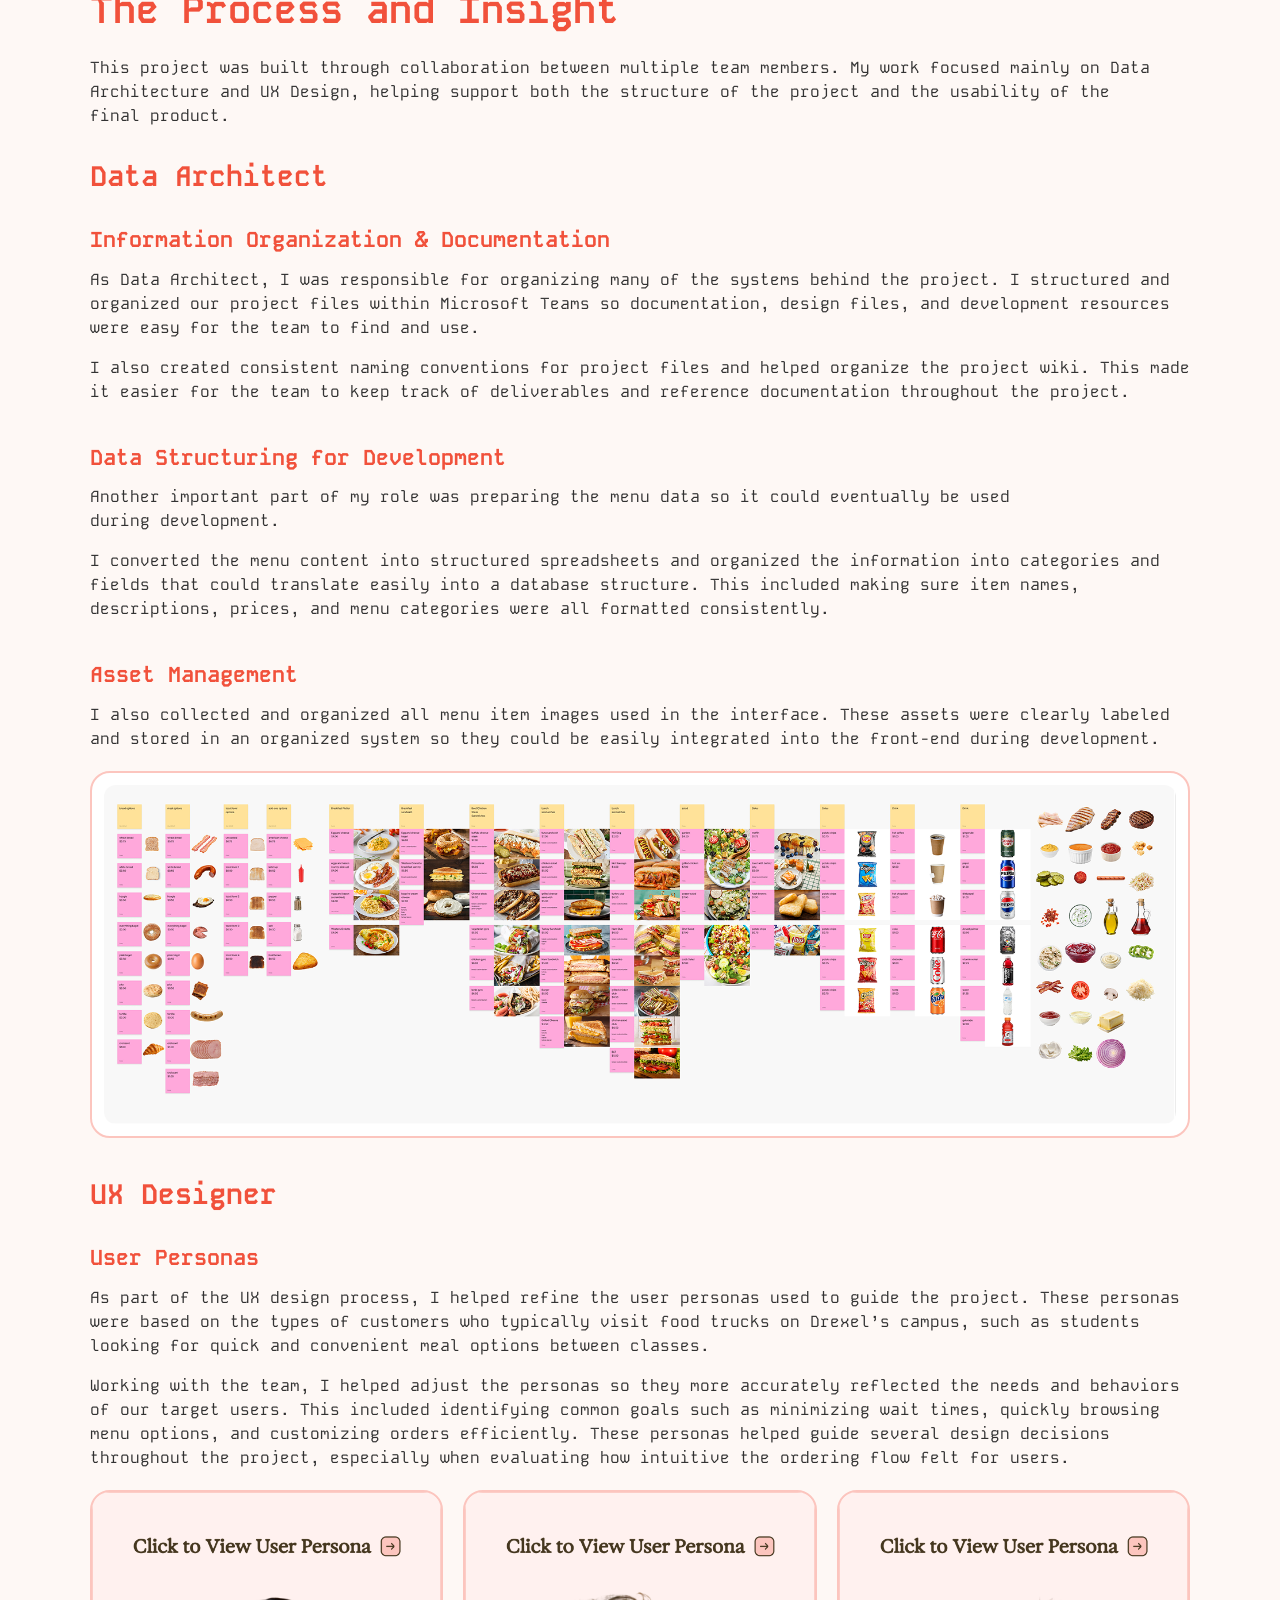
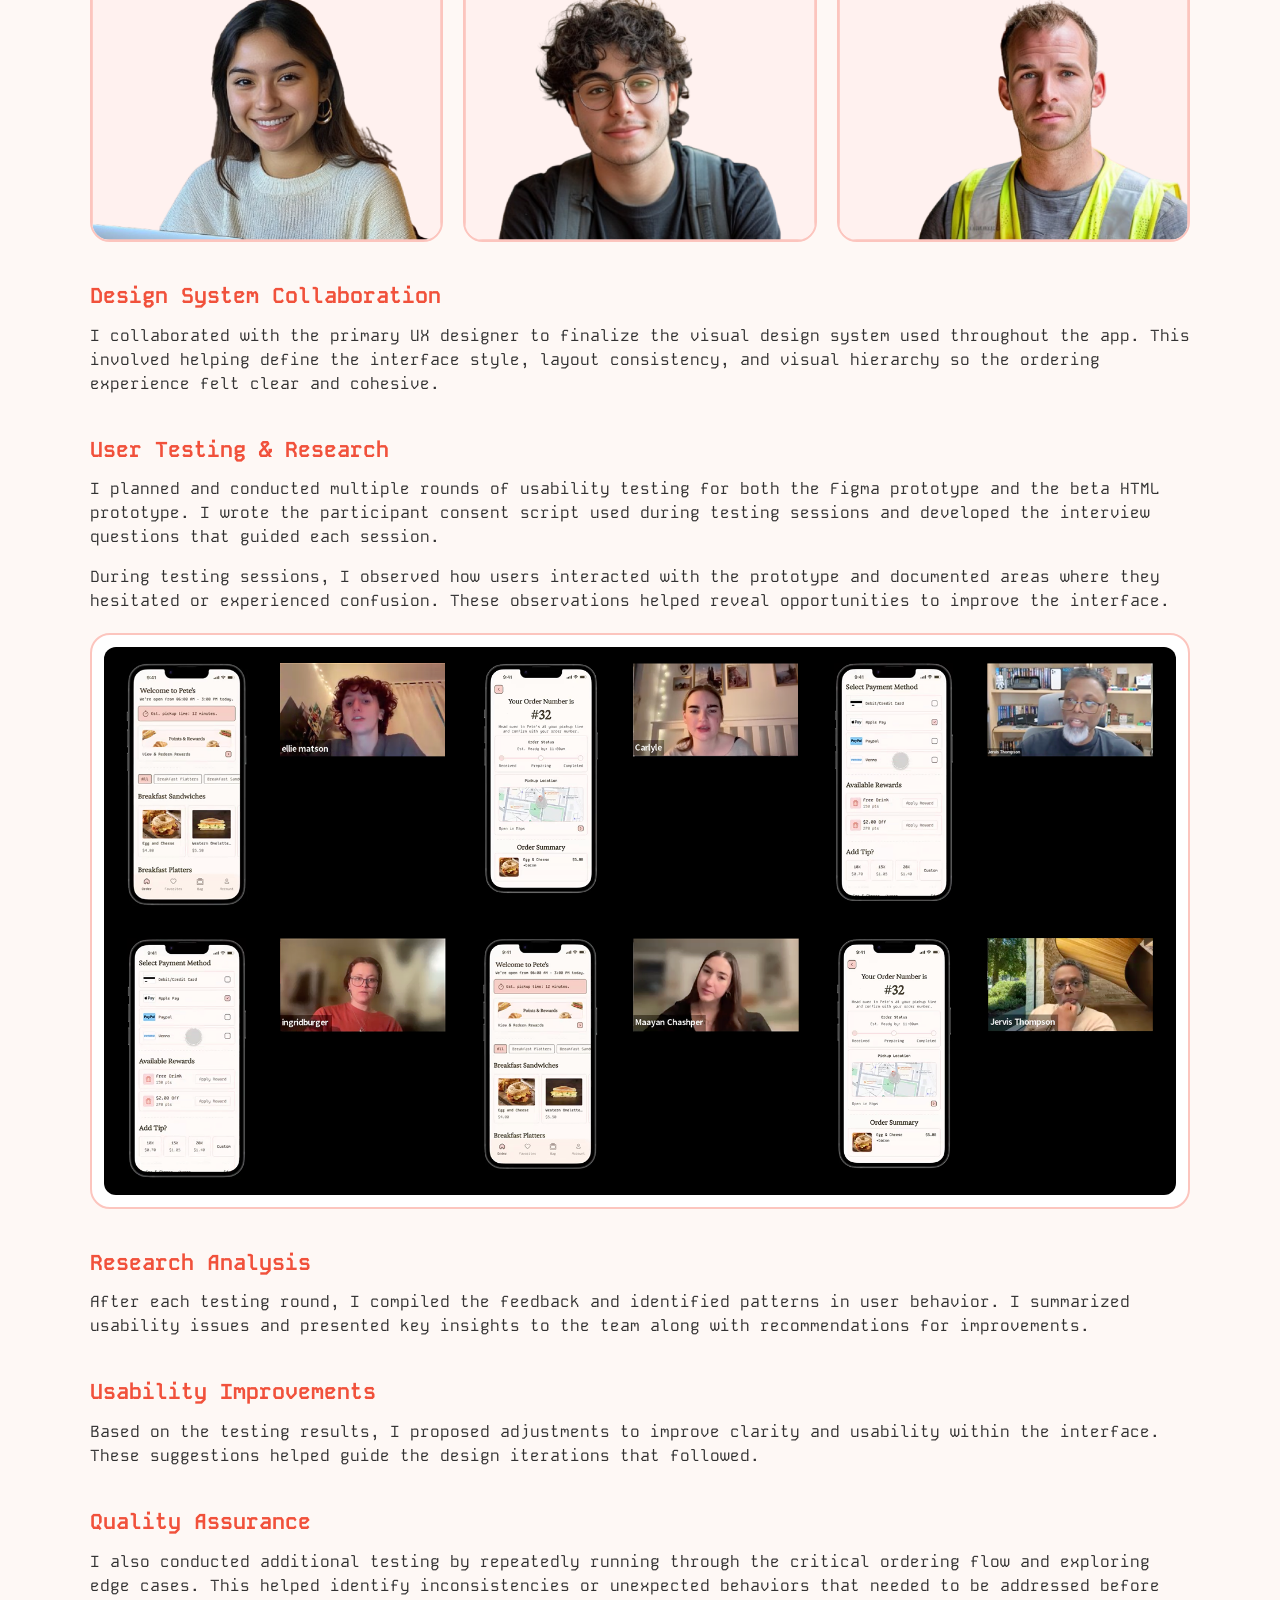
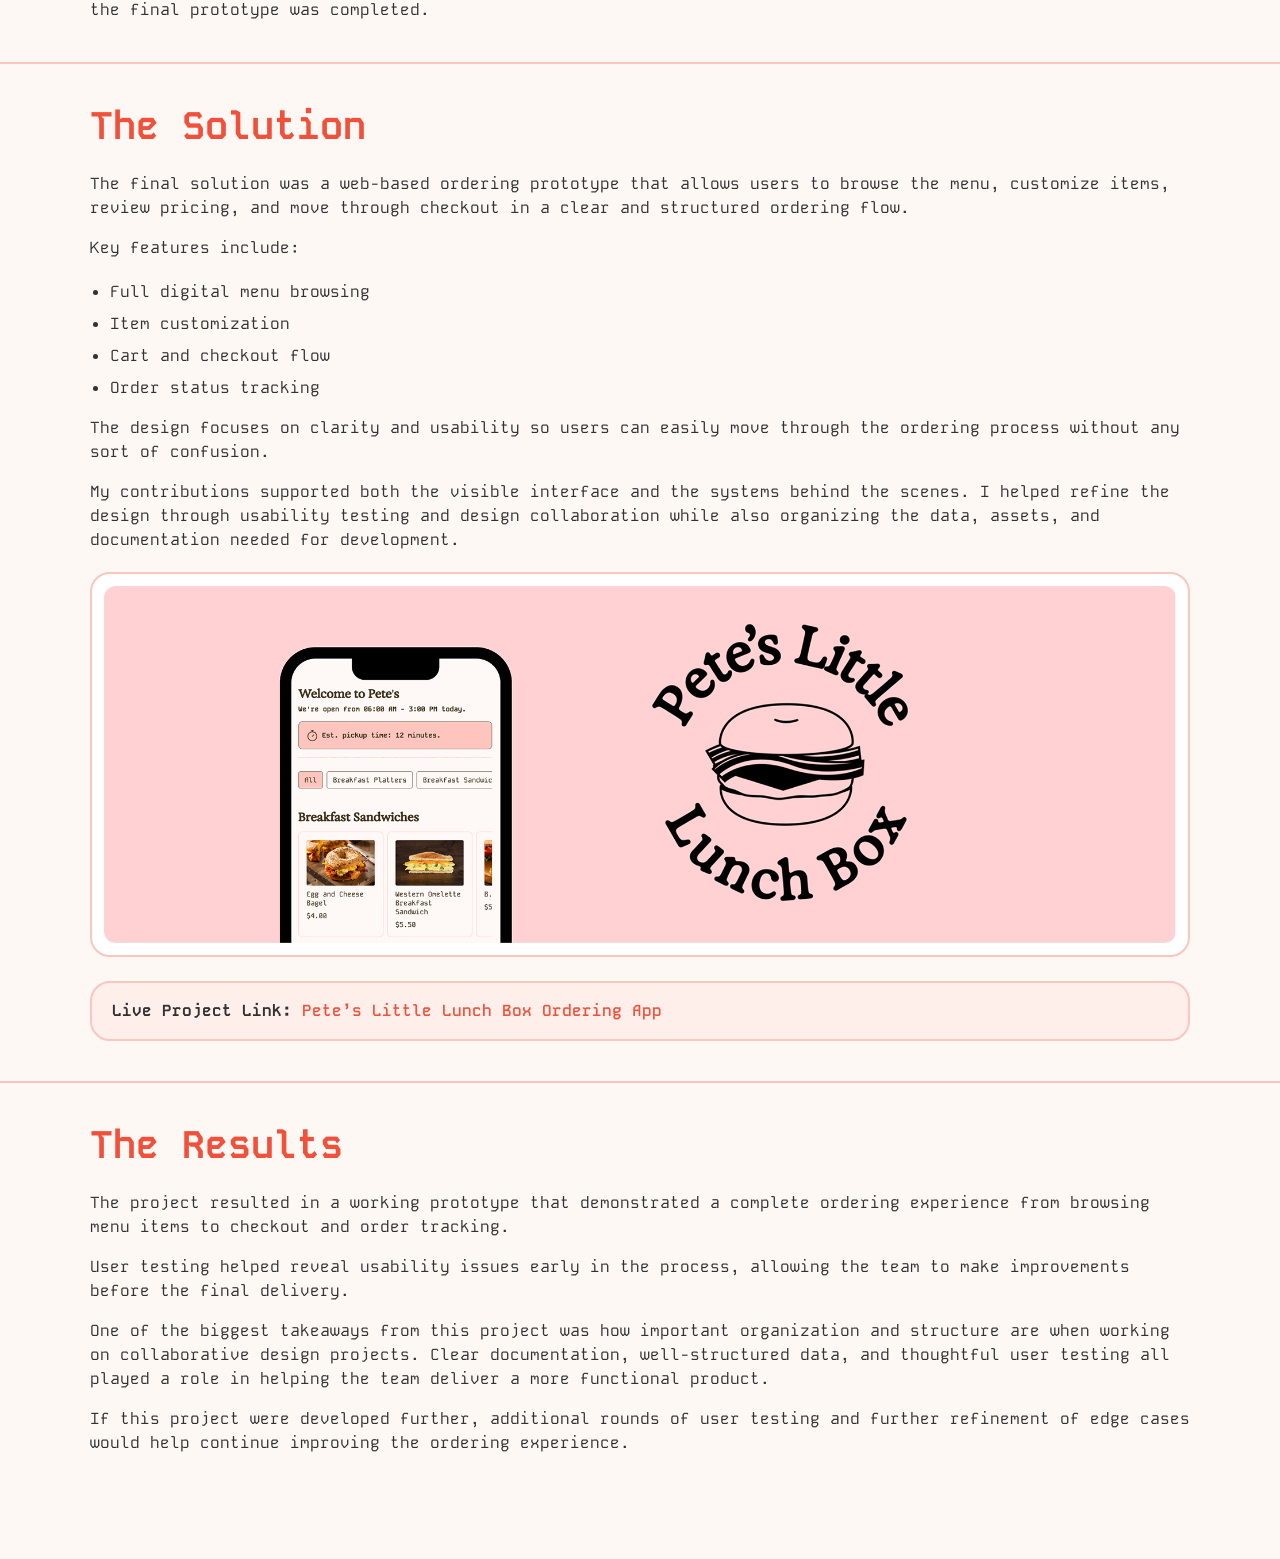
==== commit ae2a348c: "Update index.html" ====
--- a/index.html
+++ b/index.html
@@ -56,6 +56,41 @@
         </div>
       </section>
 
+      <!-- Team Collaboration -->
+      <section class="case-study-section" id="team-collaboration">
+        <div class="content-wrapper">
+          <h2 class="section-title">Team Collaboration</h2>
+
+          <div class="text-block">
+            <p>
+              Although everyone had their own roles, this project relied heavily on teamwork and could not have been executed without everyone’s collective contributions. Many design decisions were made together as a group, especially when reviewing usability testing results and deciding which improvements should be implemented.
+            </p>
+
+            <p>
+              My main responsibilities were organizing project systems, structuring menu data, supporting the design system, conducting usability testing, and compiling research insights that helped guide design improvements.
+            </p>
+          </div>
+
+          <section class="team-gallery">
+            <div class="team-card">
+              <img src="images/meet-the-team-cl.png" alt="Meet the team card for Casey Lee" />
+            </div>
+
+            <div class="team-card">
+              <img src="images/meet-the-team-bs.png" alt="Meet the team card for Betty Shin" />
+            </div>
+
+            <div class="team-card">
+              <img src="images/meet-the-team-rm.png" alt="Meet the team card for Riley Mitchell" />
+            </div>
+
+            <div class="team-card">
+              <img src="images/meet-the-team-at.png" alt="Meet the team card for Ayse Turcan" />
+            </div>
+          </section>
+        </div>
+      </section>
+
       <!-- The Context and Challenge -->
       <section class="case-study-section" id="context-and-challenge">
         <div class="content-wrapper">
@@ -275,41 +310,6 @@
         </div>
       </section>
 
-      <!-- Team Collaboration -->
-      <section class="case-study-section" id="team-collaboration">
-        <div class="content-wrapper">
-          <h2 class="section-title">Team Collaboration</h2>
-
-          <div class="text-block">
-            <p>
-              Although everyone had their own roles, this project relied heavily on teamwork and could not have been executed without everyone’s collective contributions. Many design decisions were made together as a group, especially when reviewing usability testing results and deciding which improvements should be implemented.
-            </p>
-
-            <p>
-              My main responsibilities were organizing project systems, structuring menu data, supporting the design system, conducting usability testing, and compiling research insights that helped guide design improvements.
-            </p>
-          </div>
-
-          <section class="team-gallery">
-            <div class="team-card">
-              <img src="images/meet-the-team-cl.png" alt="Meet the team card for Casey Lee" />
-            </div>
-
-            <div class="team-card">
-              <img src="images/meet-the-team-bs.png" alt="Meet the team card for Betty Shin" />
-            </div>
-
-            <div class="team-card">
-              <img src="images/meet-the-team-rm.png" alt="Meet the team card for Riley Mitchell" />
-            </div>
-
-            <div class="team-card">
-              <img src="images/meet-the-team-at.png" alt="Meet the team card for Ayse Turcan" />
-            </div>
-          </section>
-        </div>
-      </section>
-
       <!-- The Solution -->
       <section class="case-study-section" id="solution">
         <div class="content-wrapper">
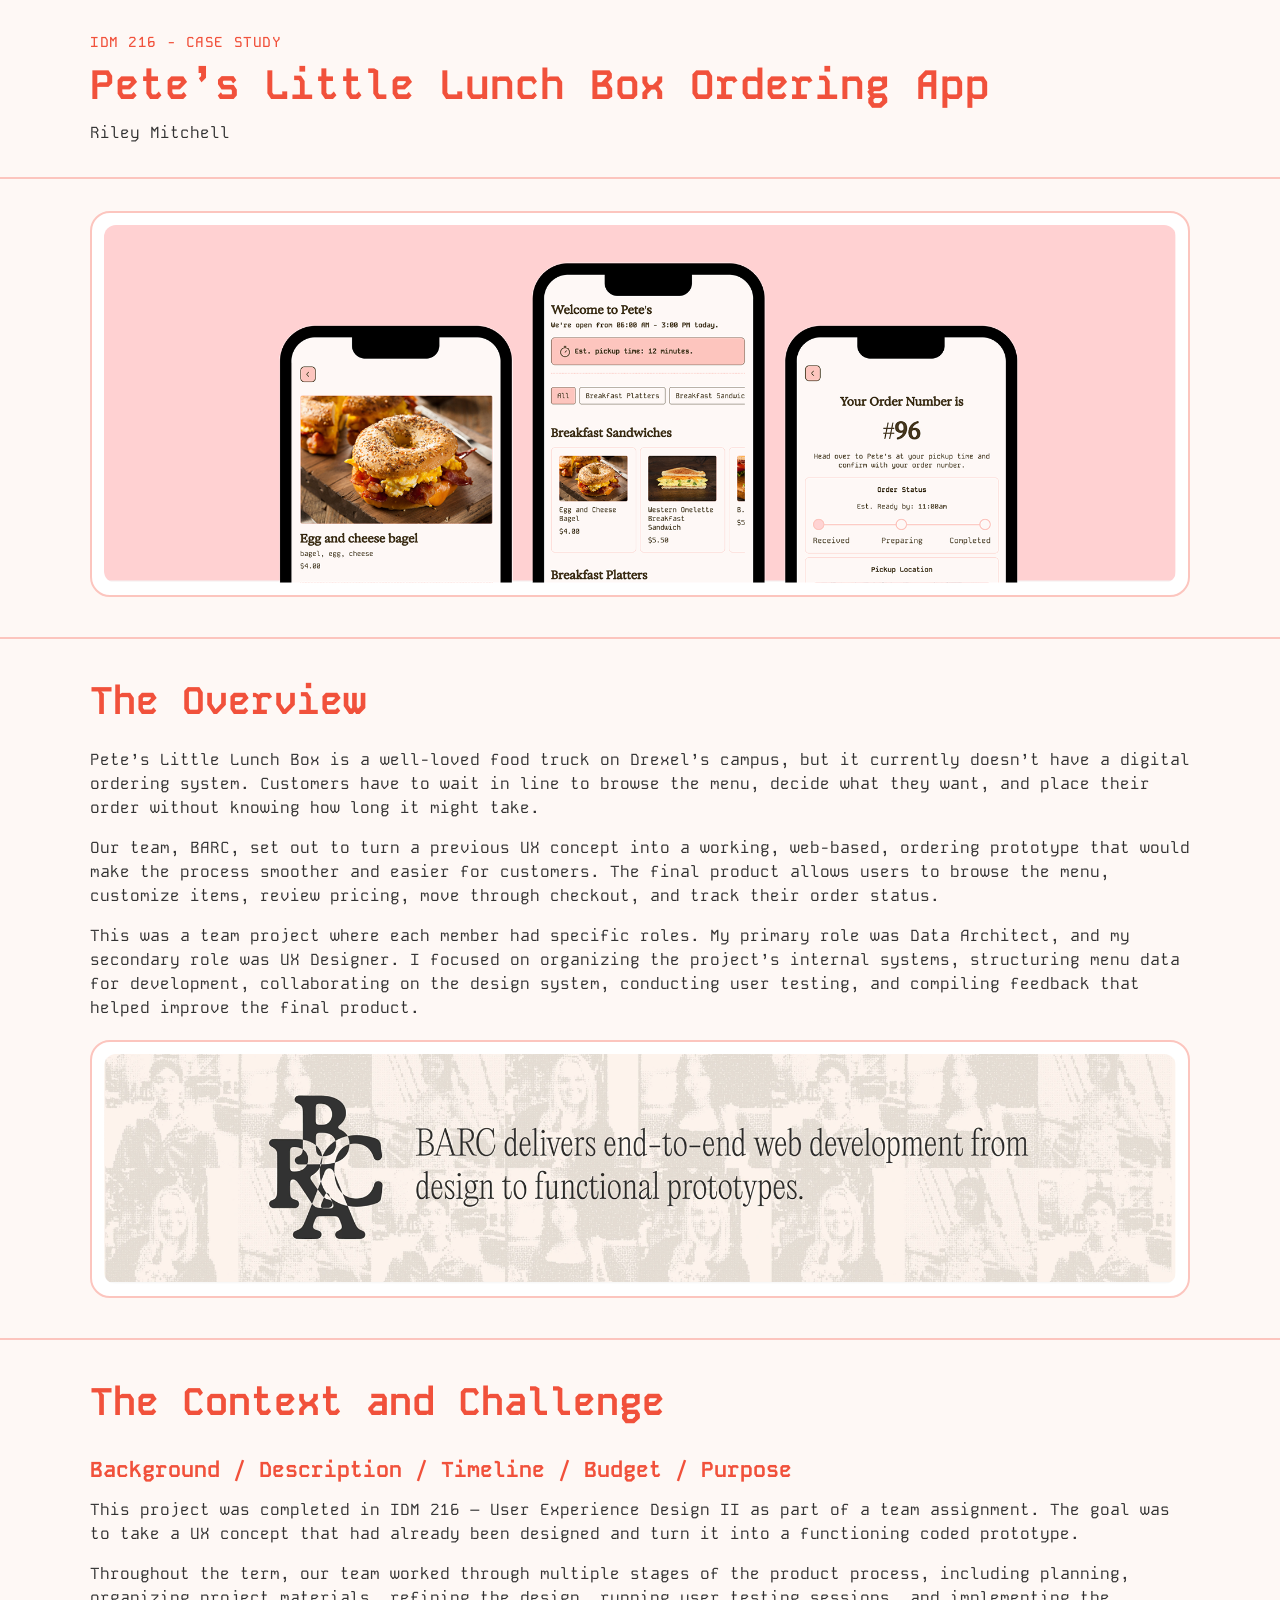
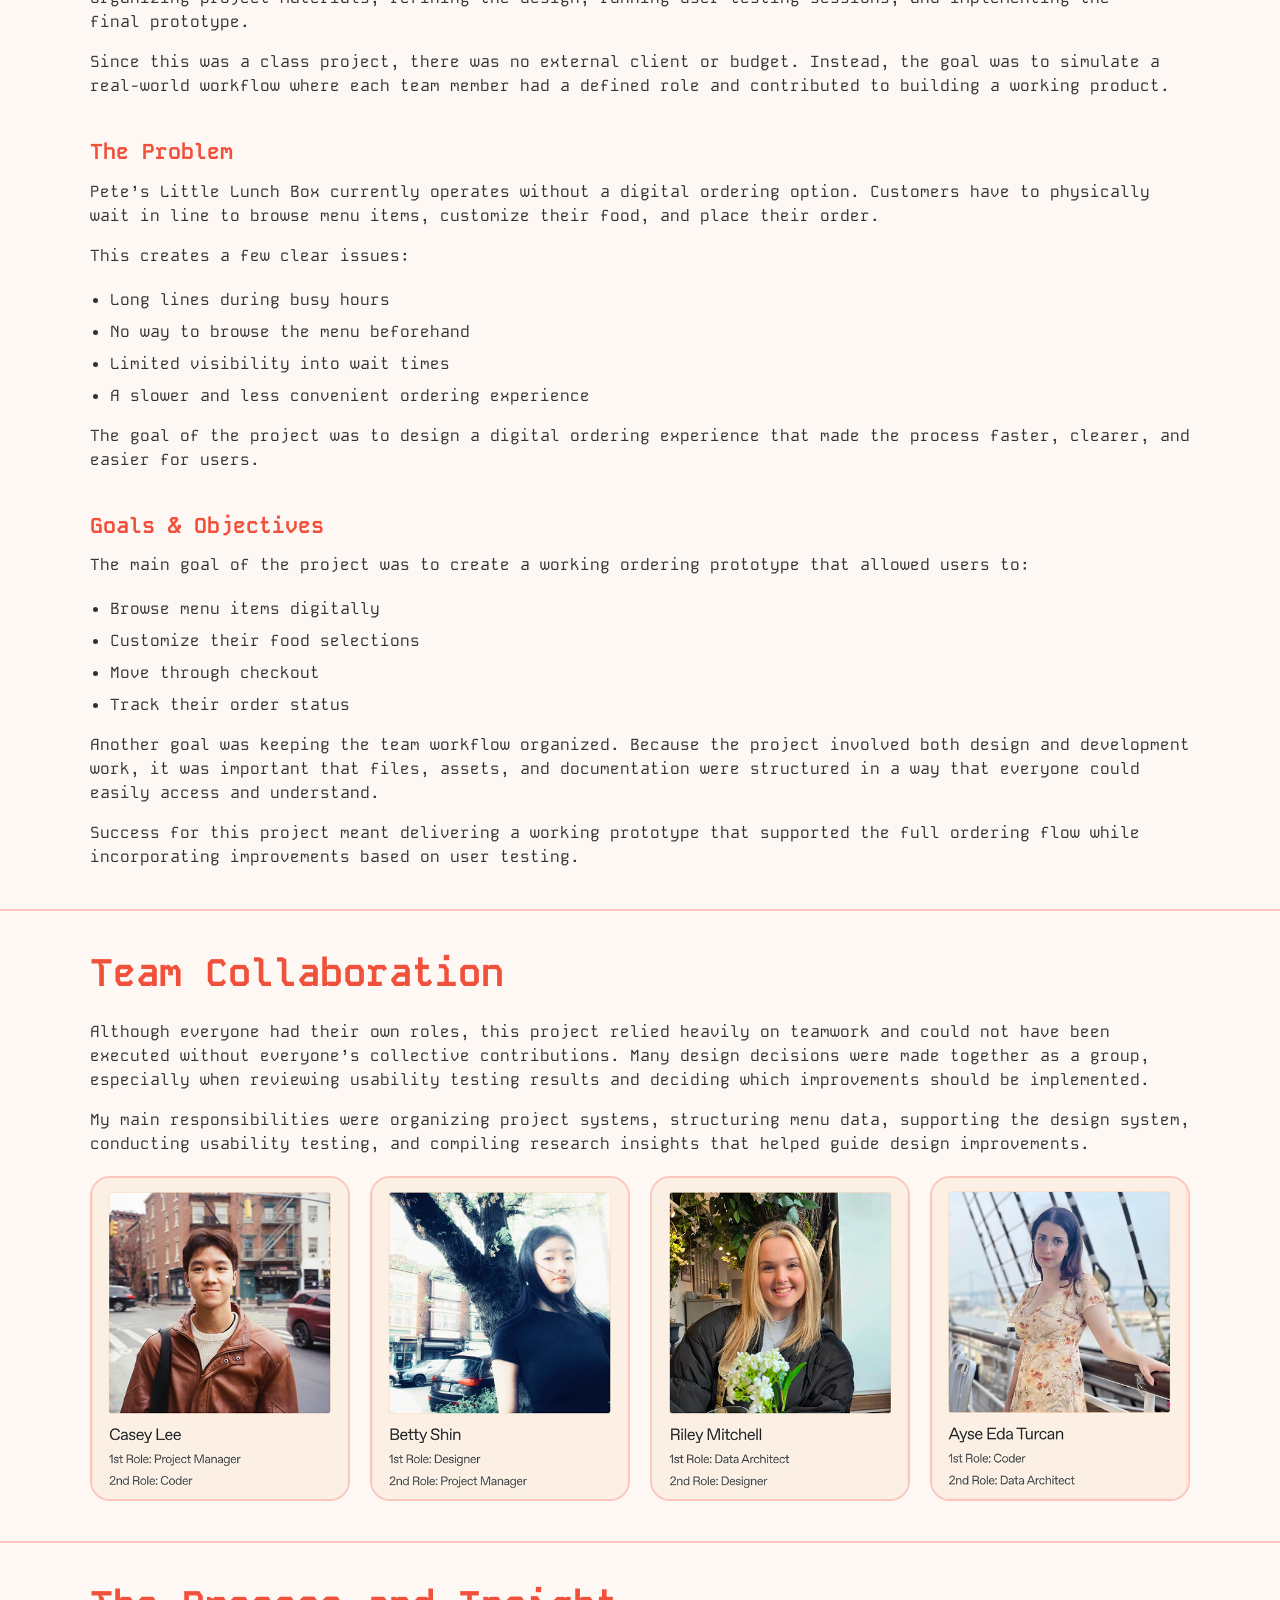
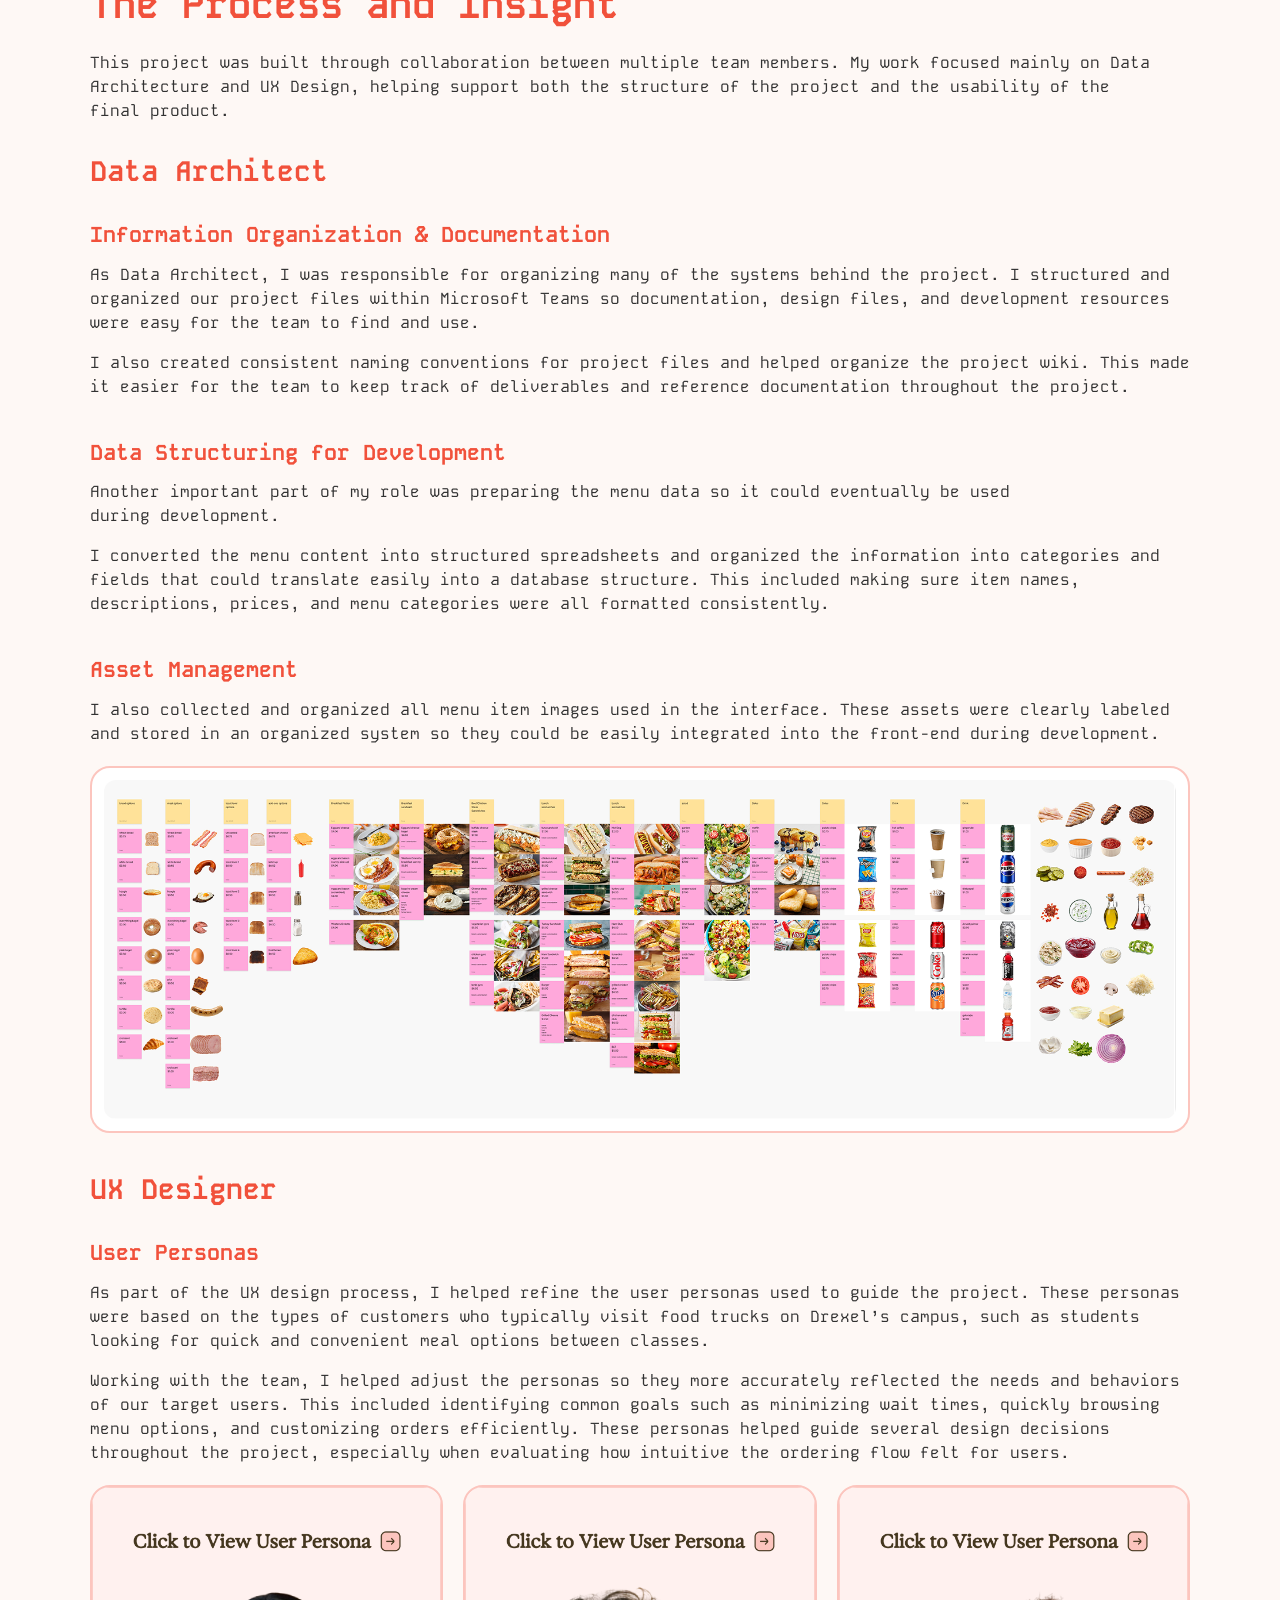
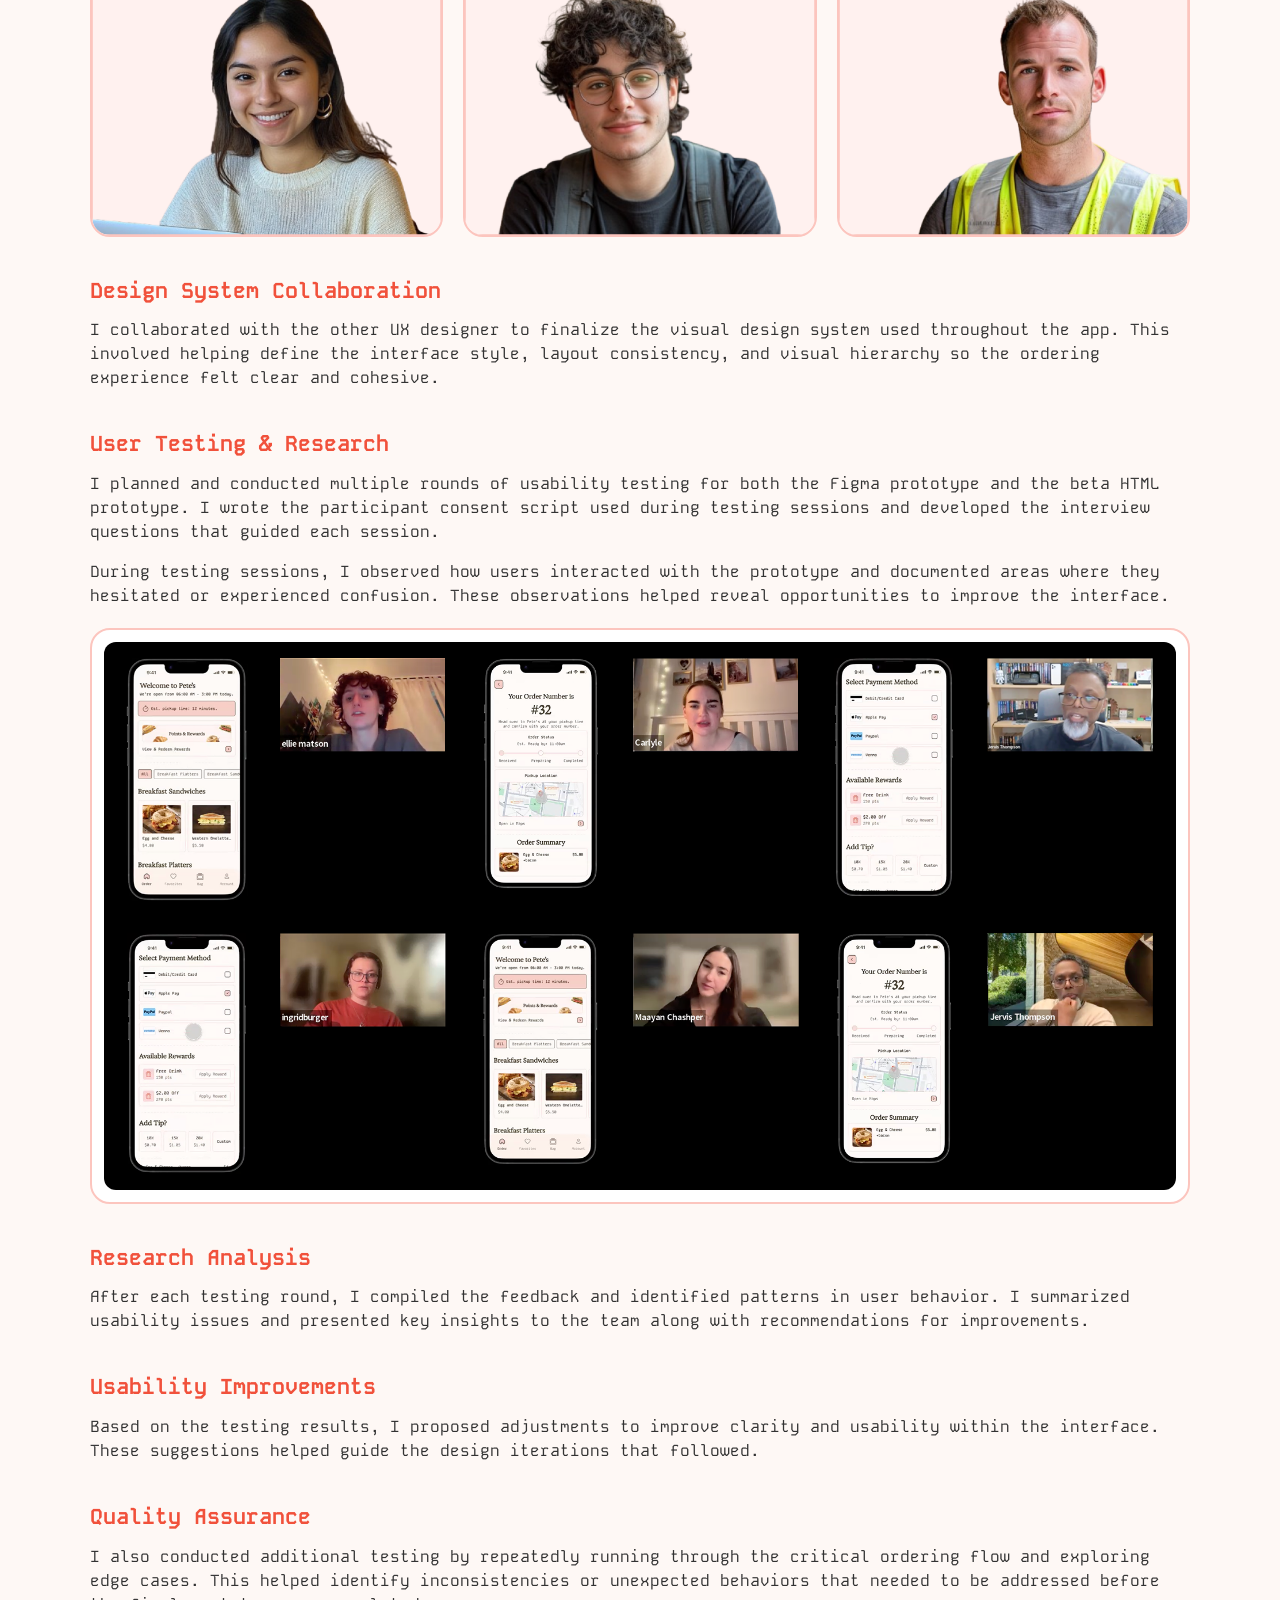
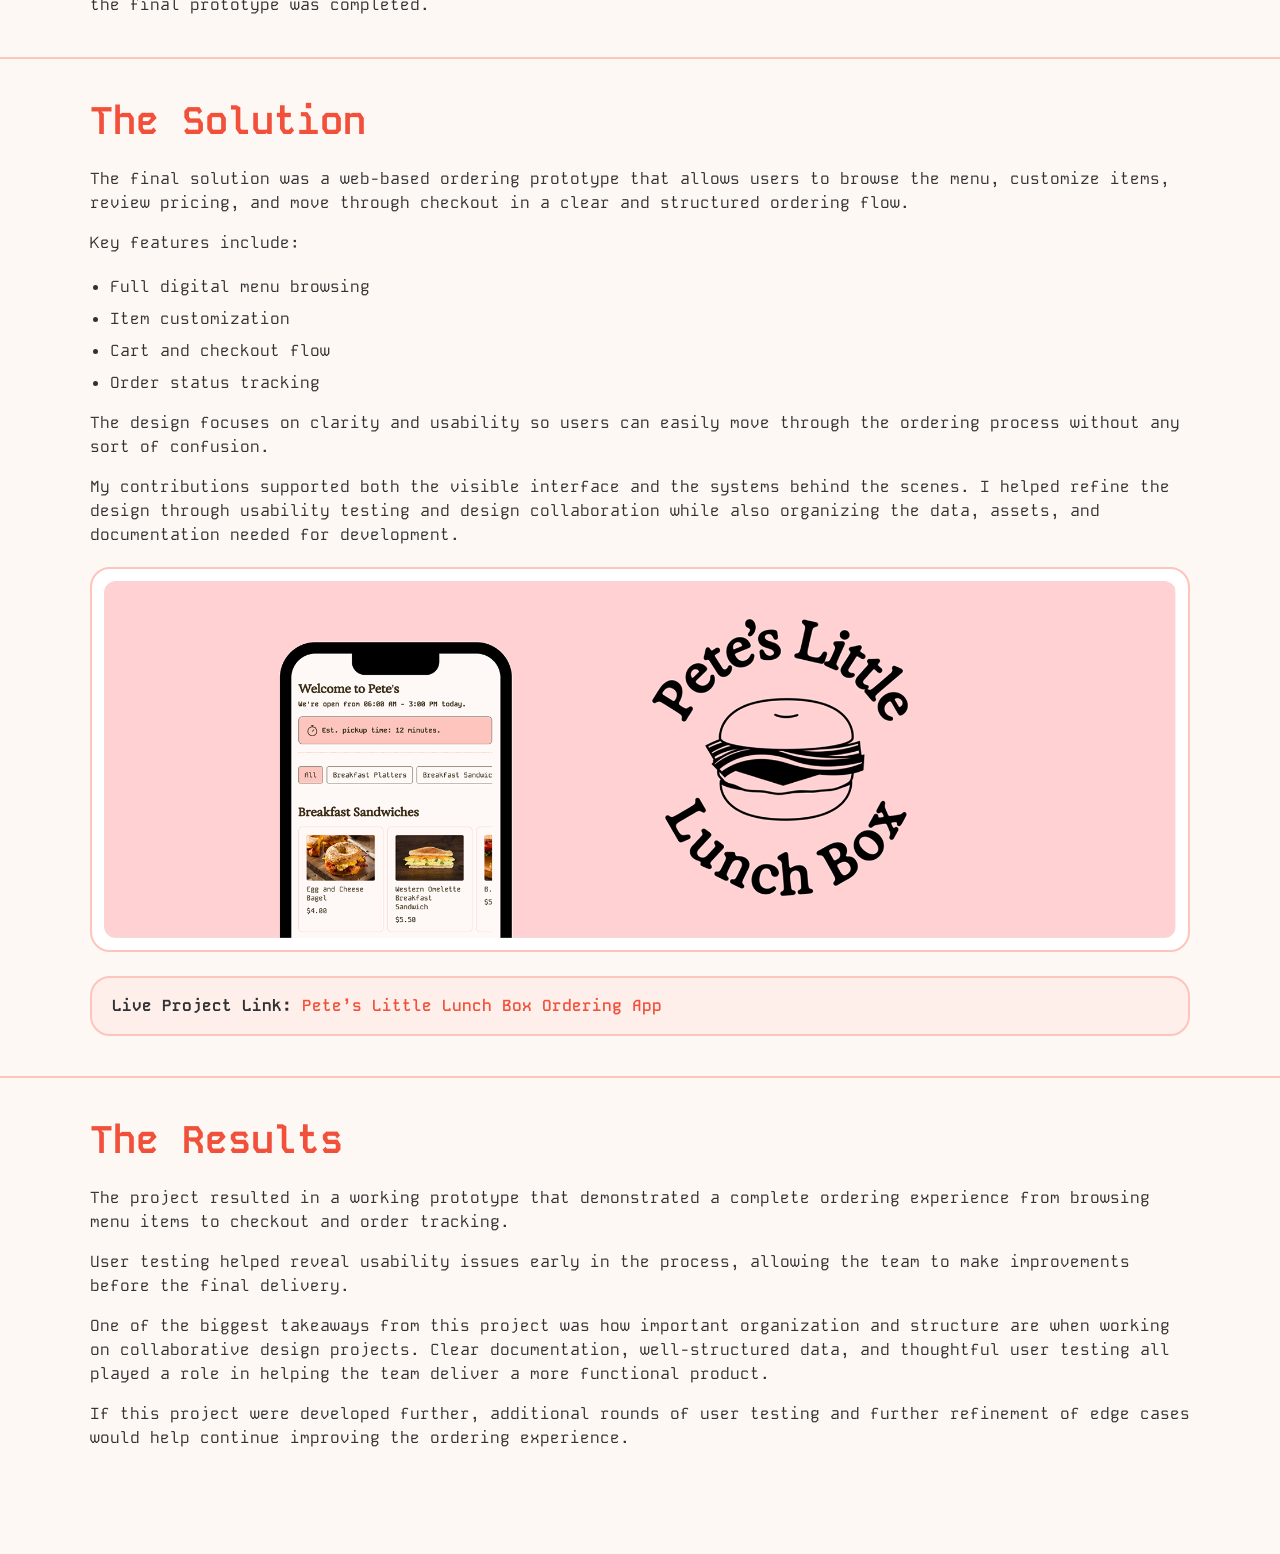
==== commit 390318c6: "update images" ====
--- a/index.html
+++ b/index.html
@@ -56,41 +56,6 @@
         </div>
       </section>
 
-      <!-- Team Collaboration -->
-      <section class="case-study-section" id="team-collaboration">
-        <div class="content-wrapper">
-          <h2 class="section-title">Team Collaboration</h2>
-
-          <div class="text-block">
-            <p>
-              Although everyone had their own roles, this project relied heavily on teamwork and could not have been executed without everyone’s collective contributions. Many design decisions were made together as a group, especially when reviewing usability testing results and deciding which improvements should be implemented.
-            </p>
-
-            <p>
-              My main responsibilities were organizing project systems, structuring menu data, supporting the design system, conducting usability testing, and compiling research insights that helped guide design improvements.
-            </p>
-          </div>
-
-          <section class="team-gallery">
-            <div class="team-card">
-              <img src="images/meet-the-team-cl.png" alt="Meet the team card for Casey Lee" />
-            </div>
-
-            <div class="team-card">
-              <img src="images/meet-the-team-bs.png" alt="Meet the team card for Betty Shin" />
-            </div>
-
-            <div class="team-card">
-              <img src="images/meet-the-team-rm.png" alt="Meet the team card for Riley Mitchell" />
-            </div>
-
-            <div class="team-card">
-              <img src="images/meet-the-team-at.png" alt="Meet the team card for Ayse Turcan" />
-            </div>
-          </section>
-        </div>
-      </section>
-
       <!-- The Context and Challenge -->
       <section class="case-study-section" id="context-and-challenge">
         <div class="content-wrapper">
@@ -164,6 +129,42 @@
         </div>
       </section>
 
+
+      <!-- Team Collaboration -->
+      <section class="case-study-section" id="team-collaboration">
+        <div class="content-wrapper">
+          <h2 class="section-title">Team Collaboration</h2>
+
+          <div class="text-block">
+            <p>
+              Although everyone had their own roles, this project relied heavily on teamwork and could not have been executed without everyone’s collective contributions. Many design decisions were made together as a group, especially when reviewing usability testing results and deciding which improvements should be implemented.
+            </p>
+
+            <p>
+              My main responsibilities were organizing project systems, structuring menu data, supporting the design system, conducting usability testing, and compiling research insights that helped guide design improvements.
+            </p>
+          </div>
+
+          <section class="team-gallery">
+            <div class="team-card">
+              <img src="images/meet-the-team-cl.png" alt="Meet the team card for Casey Lee" />
+            </div>
+
+            <div class="team-card">
+              <img src="images/meet-the-team-bs.png" alt="Meet the team card for Betty Shin" />
+            </div>
+
+            <div class="team-card">
+              <img src="images/meet-the-team-rm.png" alt="Meet the team card for Riley Mitchell" />
+            </div>
+
+            <div class="team-card">
+              <img src="images/meet-the-team-at.png" alt="Meet the team card for Ayse Turcan" />
+            </div>
+          </section>
+        </div>
+      </section>
+
       <!-- The Process and Insight -->
       <section class="case-study-section" id="process-and-insight">
         <div class="content-wrapper">
@@ -256,7 +257,7 @@
               <h4 class="subsection-title">Design System Collaboration</h4>
               <div class="text-block">
                 <p>
-                  I collaborated with the primary UX designer to finalize the visual design system used throughout the app. This involved helping define the interface style, layout consistency, and visual hierarchy so the ordering experience felt clear and cohesive.
+                  I collaborated with the other UX designer to finalize the visual design system used throughout the app. This involved helping define the interface style, layout consistency, and visual hierarchy so the ordering experience felt clear and cohesive.
                 </p>
               </div>
             </section>
--- a/style.css
+++ b/style.css
@@ -9,24 +9,11 @@
     --secondary-color: #FCC5BE;
     --text-active-color: #a92c1b;
     --text-hover-color: #ee6755;
-    --description-gradient: linear-gradient(to bottom, #1a2c07, #7f8d51);
     --border-radius: 20px;
 }
 
-/* RESET */
-
-* {
-    margin: 0;
-    padding: 0;
-    box-sizing: border-box;
-}
-
-*::before {
-    margin: 0;
-    padding: 0;
-    box-sizing: border-box;
-}
-
+*,
+*::before,
 *::after {
     margin: 0;
     padding: 0;
@@ -37,133 +24,38 @@
     scroll-behavior: smooth;
 }
 
-/* BASE TYPOGRAPHY */
-
 body {
     font-family: 'Kode Mono', 'Trebuchet MS', 'Lucida Sans Unicode', 'Lucida Grande', 'Lucida Sans', Arial, sans-serif;
-    margin: 0;
     background: var(--background-color);
+    color: var(--text-color);
     min-height: 100vh;
-    color: var(--text-color);
+    line-height: 1.5;
     text-wrap: pretty;
     overflow-wrap: break-word;
     hyphens: auto;
     text-rendering: optimizeLegibility;
-    line-height: 1.5rem;
-}
-
-a {
-    text-wrap: pretty;
-    overflow-wrap: break-word;
-    hyphens: auto;
-    text-rendering: optimizeLegibility;
-    line-height: 1.5rem;
-    text-decoration: none;
-    color: var(--title-color);
-    font-weight: 600;
-}
-
-p {
-    text-wrap: pretty;
-    overflow-wrap: break-word;
-    hyphens: auto;
-    text-rendering: optimizeLegibility;
-    line-height: 1.5rem;
-}
-
-h1 {
-    text-wrap: pretty;
-    overflow-wrap: break-word;
-    hyphens: auto;
-    text-rendering: optimizeLegibility;
-    line-height: 1.5rem;
-}
-
-h2 {
-    text-wrap: pretty;
-    overflow-wrap: break-word;
-    hyphens: auto;
-    text-rendering: optimizeLegibility;
-    line-height: 1.5rem;
-}
-
-h3 {
-    text-wrap: pretty;
-    overflow-wrap: break-word;
-    hyphens: auto;
-    text-rendering: optimizeLegibility;
-    line-height: 1.5rem;
-}
-
-h4 {
-    text-wrap: pretty;
-    overflow-wrap: break-word;
-    hyphens: auto;
-    text-rendering: optimizeLegibility;
-    line-height: 1.5rem;
-}
-
-h5 {
-    text-wrap: pretty;
-    overflow-wrap: break-word;
-    hyphens: auto;
-    text-rendering: optimizeLegibility;
-    line-height: 1.5rem;
-}
-
-h6 {
-    text-wrap: pretty;
-    overflow-wrap: break-word;
-    hyphens: auto;
-    text-rendering: optimizeLegibility;
-    line-height: 1.5rem;
-}
-
-li {
-    text-wrap: pretty;
-    overflow-wrap: break-word;
-    hyphens: auto;
-    text-rendering: optimizeLegibility;
-    line-height: 1.5rem;
-}
-
-figcaption {
-    text-wrap: pretty;
-    overflow-wrap: break-word;
-    hyphens: auto;
-    text-rendering: optimizeLegibility;
-    line-height: 1.5rem;
-}
-
-blockquote {
-    text-wrap: pretty;
-    overflow-wrap: break-word;
-    hyphens: auto;
-    text-rendering: optimizeLegibility;
-    line-height: 1.5rem;
-}
-
-/* LINKS */
-
-body a:hover {
-    color: var(--text-hover-color);
-    transition: color 0.3s ease;
-}
-
-body a:active {
-    color: var(--text-active-color);
-    transition: color 0.3s ease;
-}
-
-/* IMAGES */
+}
 
 img {
+    display: block;
     max-width: 100%;
     height: auto;
-    display: block;
-}
-
-/* PAGE LAYOUT */
+}
+
+a {
+    color: var(--title-color);
+    font-weight: 600;
+    text-decoration: none;
+    transition: color 0.3s ease;
+}
+
+a:hover {
+    color: var(--text-hover-color);
+}
+
+a:active {
+    color: var(--text-active-color);
+}
 
 .page {
     width: 100%;
@@ -175,49 +67,30 @@
     margin: 0 auto;
 }
 
-/* HEADER */
-
 .case-study-header {
-    padding: 2rem 0 1rem 0;
+    padding: 2rem 0 1rem;
 }
 
 .eyebrow {
+    margin-bottom: 0.5rem;
+    color: var(--title-color);
     font-size: 0.9rem;
     font-weight: 500;
-    color: var(--title-color);
-    margin-bottom: 0.5rem;
     text-transform: uppercase;
     letter-spacing: 0.04em;
 }
 
 .case-study-title {
+    margin-bottom: 0.75rem;
+    color: var(--title-color);
     font-size: clamp(1.7rem, 3.2vw, 3rem);
     line-height: 1.15;
-    color: var(--title-color);
-    margin-bottom: 0.75rem;
 }
 
 .case-study-subtitle {
+    margin-bottom: 1rem;
     font-size: 1rem;
-    color: var(--text-color);
-    margin-bottom: 1rem;
-}
-
-/* BANNER */
-
-.banner {
-    width: 100%;
-    overflow: hidden;
-}
-
-.banner img {
-    width: 100%;
-    height: auto;
-    display: block;
-    object-fit: cover;
-}
-
-/* SECTIONS */
+}
 
 .case-study-section {
     padding: 2.5rem 0;
@@ -225,127 +98,91 @@
 }
 
 .section-title {
+    margin-bottom: 1.5rem;
+    color: var(--title-color);
     font-size: clamp(1.6rem, 3vw, 2.5rem);
     line-height: 1.15;
-    color: var(--title-color);
-    margin-bottom: 1.5rem;
-}
-
-.subsection {
-    margin-top: 2rem;
-}
-
+}
+
+.role-title {
+    margin-bottom: 1rem;
+    color: var(--title-color);
+    font-size: clamp(1.35rem, 2.2vw, 2rem);
+    line-height: 1.2;
+}
+
+.subsection-title {
+    margin-bottom: 0.85rem;
+    color: var(--title-color);
+    font-size: clamp(1.05rem, 1.8vw, 1.35rem);
+    line-height: 1.3;
+}
+
+.subsection,
 .role-section {
     margin-top: 2rem;
 }
 
+.subsection + .subsection,
 .role-section + .role-section {
     margin-top: 2.5rem;
 }
 
-.subsection + .subsection {
-    margin-top: 2.5rem;
-}
-
-.role-title {
-    font-size: clamp(1.35rem, 2.2vw, 2rem);
-    line-height: 1.2;
-    color: var(--title-color);
-    margin-bottom: 1rem;
-}
-
-.subsection-title {
-    font-size: clamp(1.05rem, 1.8vw, 1.35rem);
-    line-height: 1.3;
-    color: var(--title-color);
-    margin-bottom: 0.85rem;
-}
-
-/* TEXT */
-
 .text-block {
     display: grid;
     gap: 1rem;
 }
 
-.text-block p {
-    font-size: 1rem;
-    color: var(--text-color);
-}
-
-/* LISTS */
-
 .bullet-list {
+    display: grid;
+    gap: 0.5rem;
     padding-left: 1.25rem;
     margin-top: 0.25rem;
-    display: grid;
-    gap: 0.5rem;
-}
-
-.bullet-list li {
-    color: var(--text-color);
-}
-
-/* HERO */
+}
 
 .hero-section {
     padding-top: 1rem;
 }
 
-.hero-frame {
-    margin-top: 1rem;
-}
-
-.hero-frame img {
-    width: 100%;
-    border: 2px solid var(--secondary-color);
-    border-radius: var(--border-radius);
-    background: white;
-}
-
-.hero-frame figcaption {
-    margin-top: 0.75rem;
-    font-size: 0.95rem;
-    color: var(--text-color);
-}
-
-/* MEDIA */
-
-.section-media-grid {
-    display: grid;
-    grid-template-columns: 1fr;
-    gap: 1rem;
-    margin-top: 1.25rem;
-}
-
-.section-media-grid.two-up {
-    grid-template-columns: repeat(auto-fit, minmax(280px, 1fr));
-}
-
-.section-media-grid.three-up {
-    grid-template-columns: repeat(auto-fit, minmax(220px, 1fr));
-}
-
+.hero-frame,
 .media-frame {
     background: white;
     border: 2px solid var(--secondary-color);
     border-radius: var(--border-radius);
     overflow: hidden;
-    padding: 0.75rem;
-}
-
+}
+
+.hero-frame {
+    margin-top: 1rem;
+}
+
+.hero-frame img,
 .media-frame img {
     width: 100%;
+}
+
+.media-frame {
+    padding: 0.75rem;
+}
+
+.media-frame img {
     border-radius: calc(var(--border-radius) - 8px);
 }
 
-.media-frame figcaption {
-    margin-top: 0.75rem;
-    font-size: 0.9rem;
-    color: var(--text-color);
-}
-
-/* PROJECT LINK */
+.section-media-grid {
+    display: grid;
+    grid-template-columns: 1fr;
+    gap: 1rem;
+    margin-top: 1.25rem;
+}
+
+.section-media-grid.two-up {
+    grid-template-columns: repeat(auto-fit, minmax(280px, 1fr));
+}
+
+.section-media-grid.three-up {
+    grid-template-columns: repeat(auto-fit, minmax(220px, 1fr));
+}
 
 .project-link-block {
     margin-top: 1.5rem;
@@ -355,8 +192,6 @@
     background: rgba(252, 197, 190, 0.18);
 }
 
-/* PERSONA GALLERY */
-
 .persona-gallery {
     display: grid;
     grid-template-columns: repeat(3, 1fr);
@@ -364,30 +199,28 @@
     margin-top: 1.25rem;
 }
 
-.persona-card {
+.persona-card,
+.team-card {
     display: block;
     position: relative;
+    overflow: hidden;
     border: 2px solid var(--secondary-color);
     border-radius: var(--border-radius);
-    overflow: hidden;
     background: white;
+}
+
+.persona-card {
     transition: transform 0.3s ease, box-shadow 0.3s ease, border-color 0.3s ease;
-}
-
-.persona-card img {
-    width: 100%;
-    height: auto;
-    display: block;
 }
 
 .persona-card::after {
     content: "View in Figma";
     position: absolute;
     inset: auto 0 0 0;
+    padding: 0.75rem;
     background: rgba(241, 81, 59, 0.9);
     color: var(--background-color);
     text-align: center;
-    padding: 0.75rem;
     font-size: 0.9rem;
     opacity: 0;
     transition: opacity 0.3s ease;
@@ -407,8 +240,6 @@
     transform: scale(0.99);
 }
 
-/* TEAM GALLERY */
-
 .team-gallery {
     display: grid;
     grid-template-columns: repeat(4, 1fr);
@@ -416,32 +247,8 @@
     margin-top: 1.25rem;
 }
 
-.team-card {
-    display: block;
-    position: relative;
-    border: 2px solid var(--secondary-color);
-    border-radius: var(--border-radius);
-    overflow: hidden;
-    background: white;
-}
-
-.team-card img {
-    width: 100%;
-    height: auto;
-    display: block;
-}
-
-
-
-/* RESPONSIVE */
-
 @media (max-width: 900px) {
-    .persona-gallery {
-        grid-template-columns: repeat(2, 1fr);
-    }
-}
-
-@media (max-width: 900px) {
+    .persona-gallery,
     .team-gallery {
         grid-template-columns: repeat(2, 1fr);
     }
@@ -451,45 +258,27 @@
     .page {
         padding-bottom: 2rem;
     }
-}
-
-@media (max-width: 768px) {
+
     .case-study-header {
-        padding: 1.5rem 0 1rem 0;
-    }
-}
-
-@media (max-width: 768px) {
+        padding: 1.5rem 0 1rem;
+    }
+
     .case-study-section {
         padding: 2rem 0;
     }
-}
-
-@media (max-width: 768px) {
+
     .content-wrapper {
         width: min(100% - 1.25rem, 1100px);
     }
-}
-
-@media (max-width: 768px) {
-    .section-media-grid.two-up {
-        grid-template-columns: 1fr;
-    }
-}
-
-@media (max-width: 768px) {
+
+    .section-media-grid.two-up,
     .section-media-grid.three-up {
         grid-template-columns: 1fr;
     }
 }
 
 @media (max-width: 600px) {
-    .persona-gallery {
-        grid-template-columns: 1fr;
-    }
-}
-
-@media (max-width: 600px) {
+    .persona-gallery,
     .team-gallery {
         grid-template-columns: 1fr;
     }
@@ -497,95 +286,21 @@
 
 @media (max-width: 480px) {
     body {
-        line-height: 1.45rem;
-    }
-}
-
-@media (max-width: 480px) {
-    a {
-        line-height: 1.45rem;
-    }
-}
-
-@media (max-width: 480px) {
-    p {
-        line-height: 1.45rem;
-    }
-}
-
-@media (max-width: 480px) {
-    h1 {
-        line-height: 1.45rem;
-    }
-}
-
-@media (max-width: 480px) {
-    h2 {
-        line-height: 1.45rem;
-    }
-}
-
-@media (max-width: 480px) {
-    h3 {
-        line-height: 1.45rem;
-    }
-}
-
-@media (max-width: 480px) {
-    h4 {
-        line-height: 1.45rem;
-    }
-}
-
-@media (max-width: 480px) {
-    h5 {
-        line-height: 1.45rem;
-    }
-}
-
-@media (max-width: 480px) {
-    h6 {
-        line-height: 1.45rem;
-    }
-}
-
-@media (max-width: 480px) {
-    li {
-        line-height: 1.45rem;
-    }
-}
-
-@media (max-width: 480px) {
-    figcaption {
-        line-height: 1.45rem;
-    }
-}
-
-@media (max-width: 480px) {
-    blockquote {
-        line-height: 1.45rem;
-    }
-}
-
-@media (max-width: 480px) {
+        line-height: 1.45;
+    }
+
     .case-study-title {
         margin-bottom: 0.5rem;
     }
-}
-
-@media (max-width: 480px) {
+
     .section-title {
         margin-bottom: 1rem;
     }
-}
-
-@media (max-width: 480px) {
+
     .media-frame {
         padding: 0.6rem;
     }
-}
-
-@media (max-width: 480px) {
+
     .project-link-block {
         padding: 0.9rem 1rem;
     }
